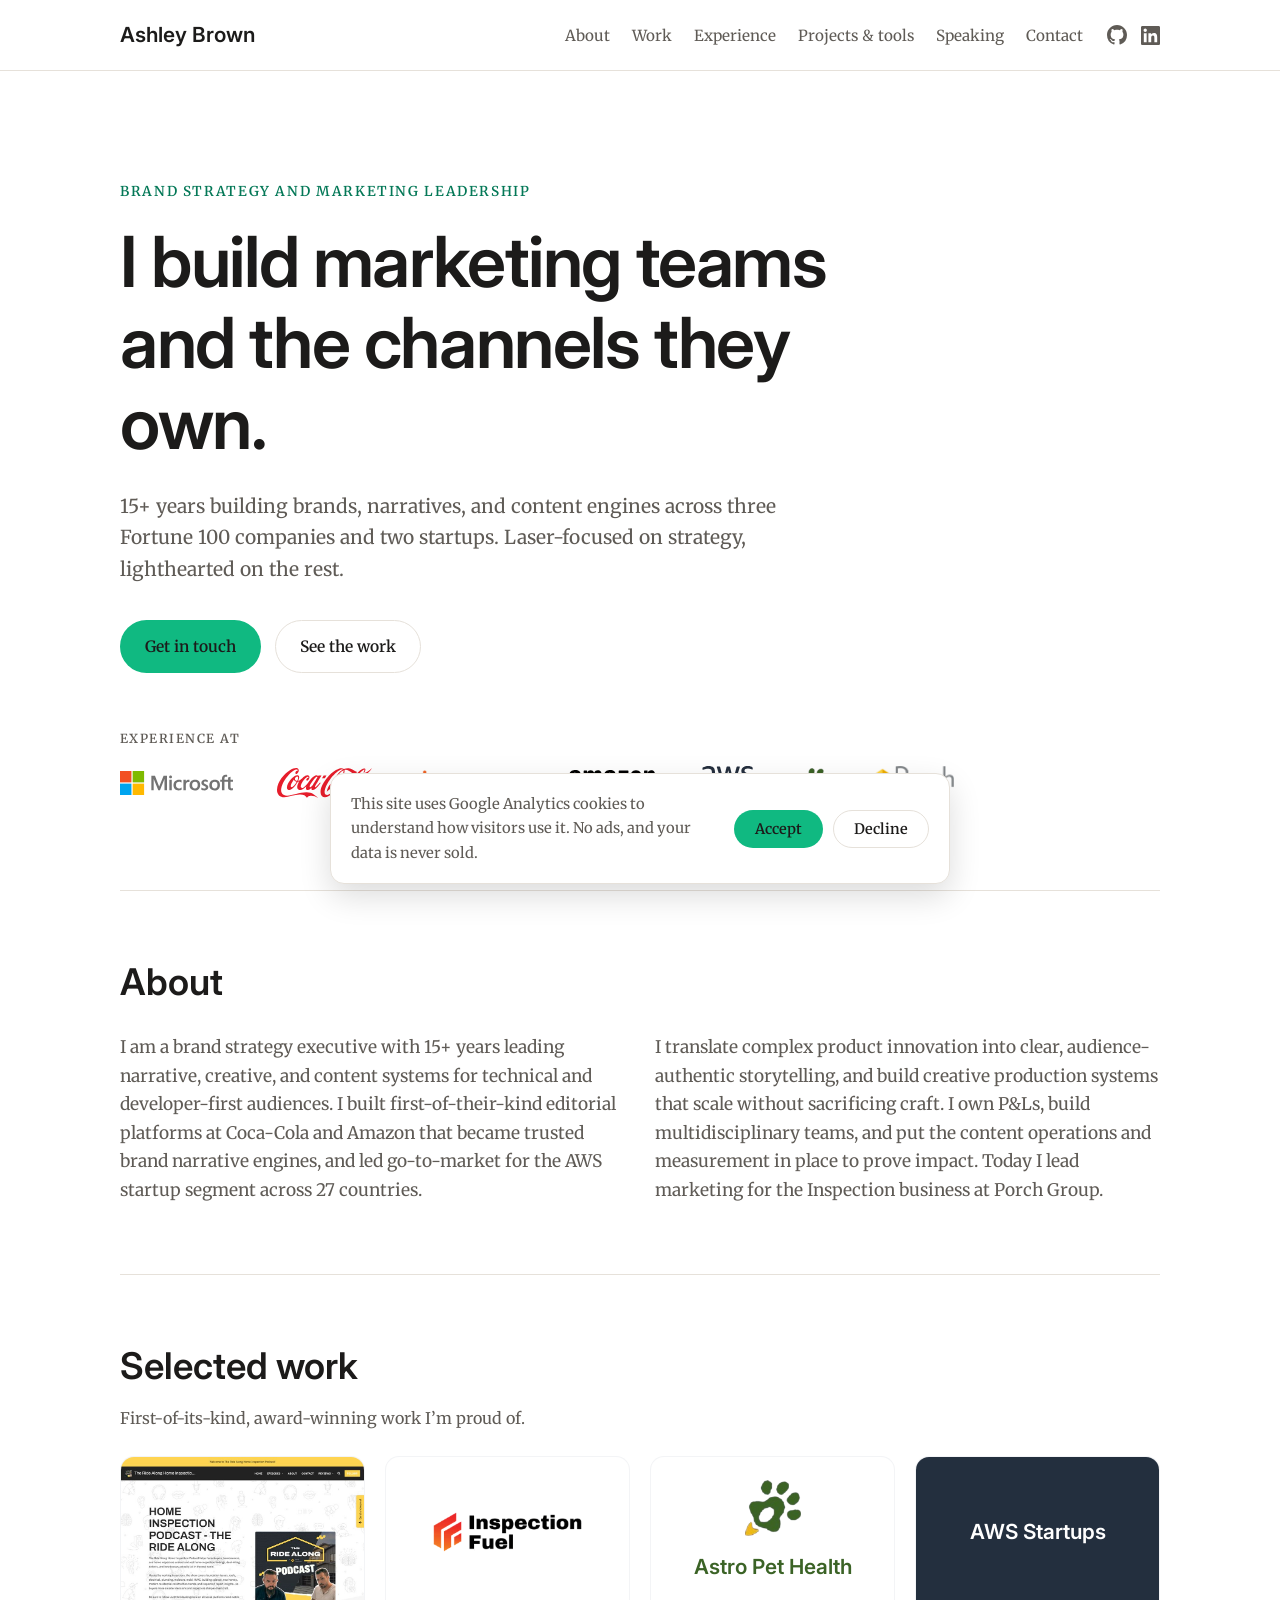
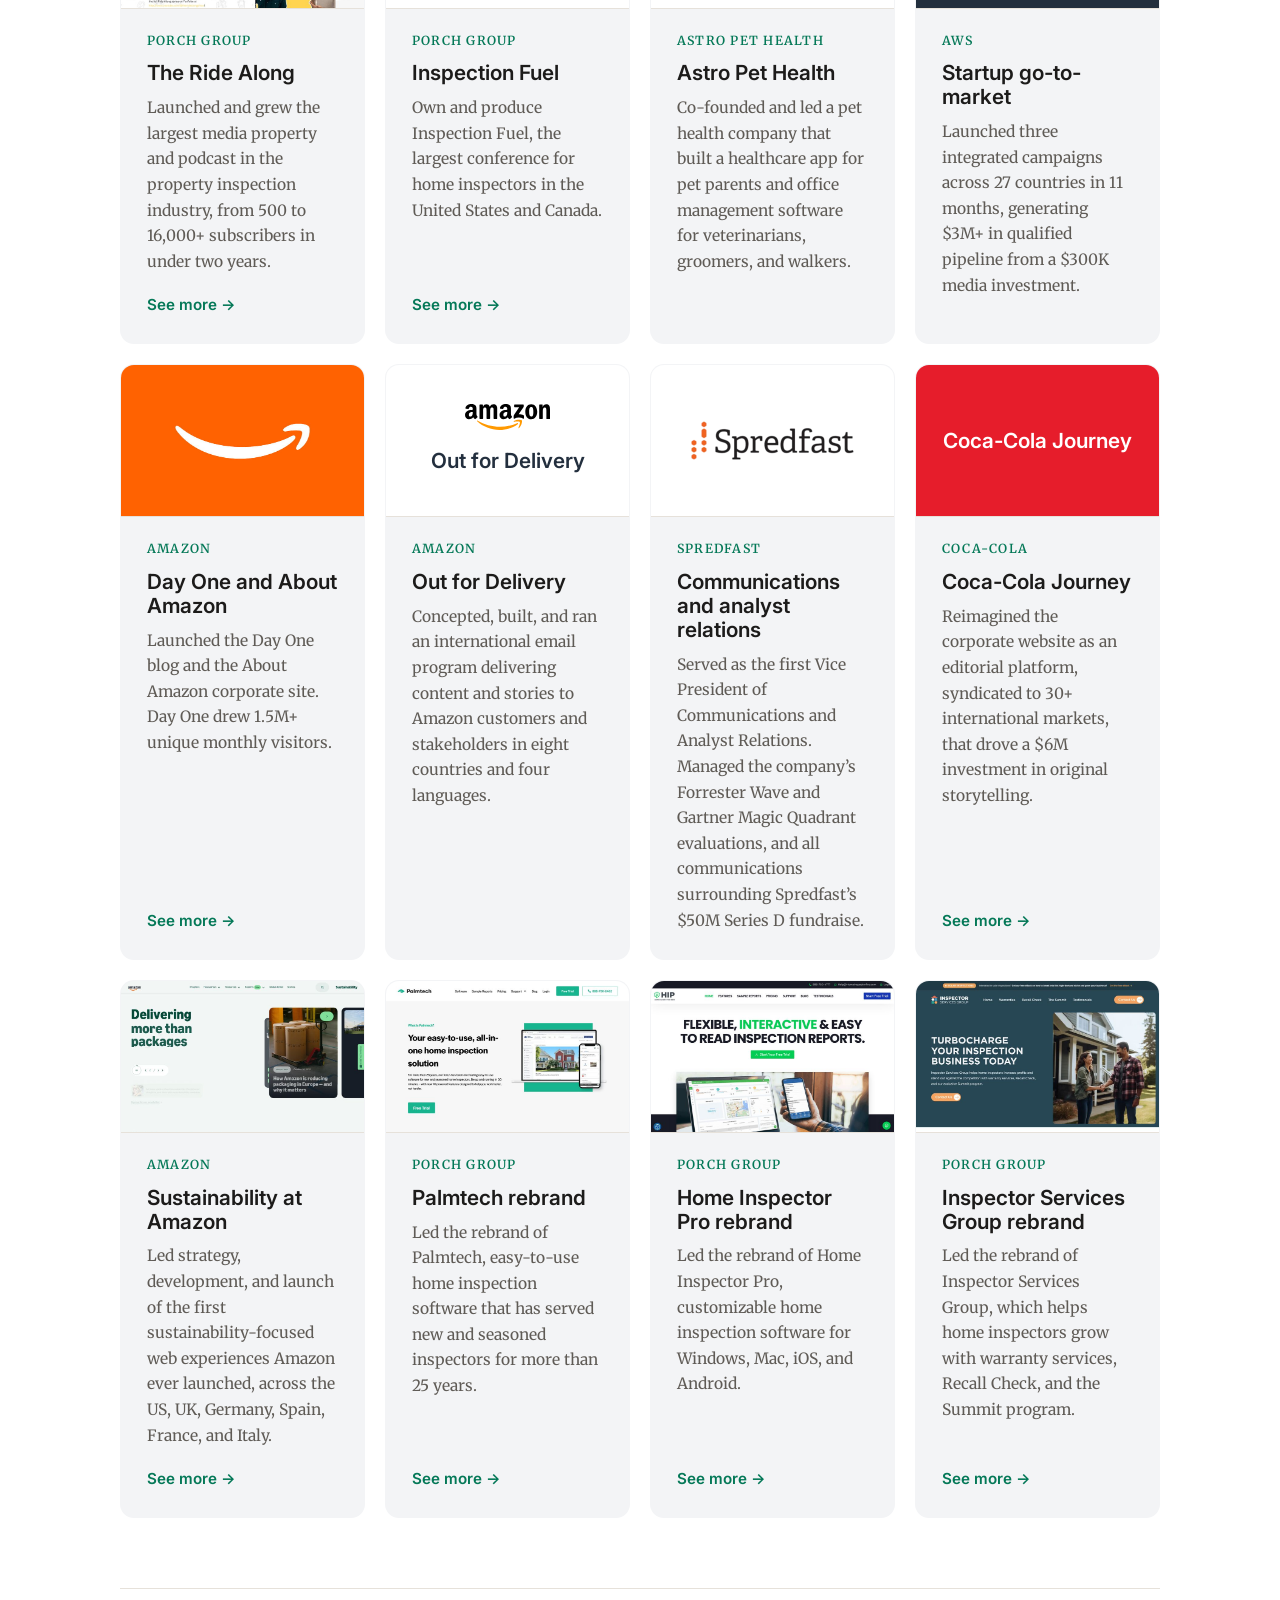
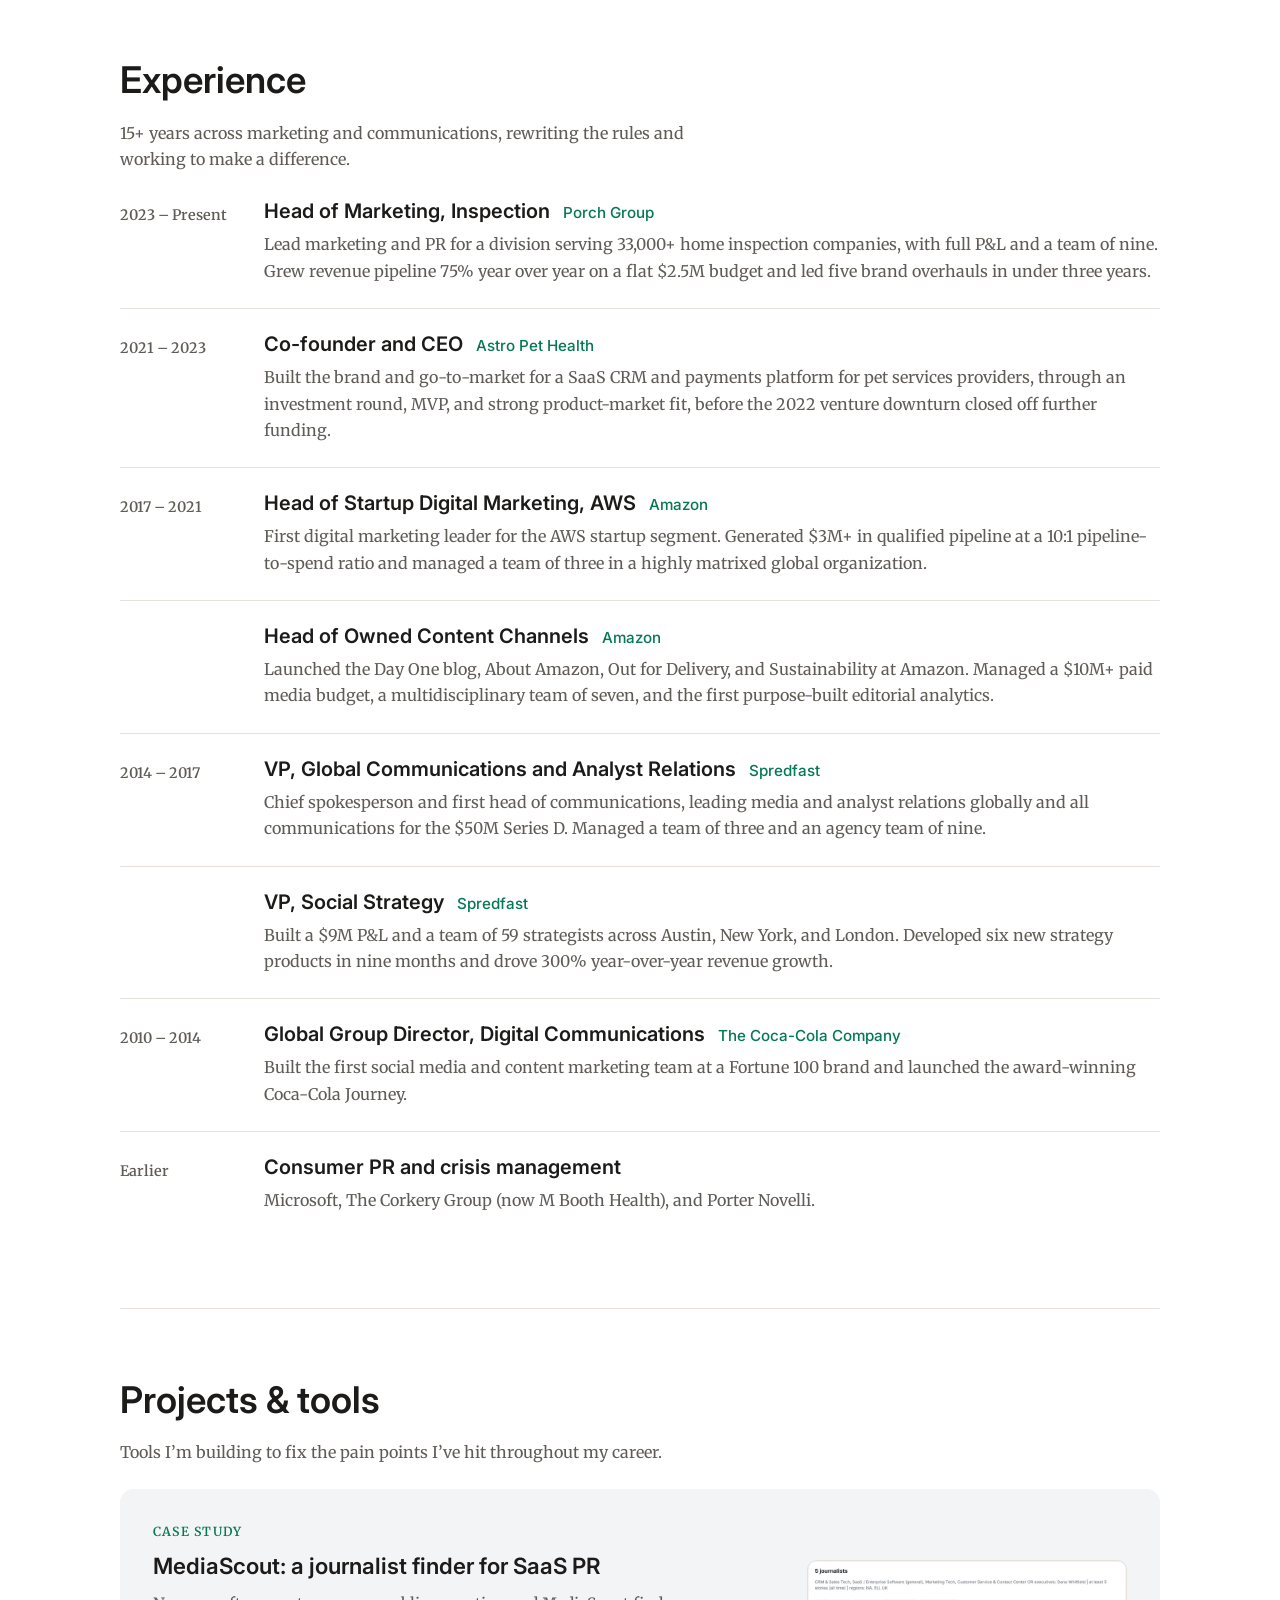
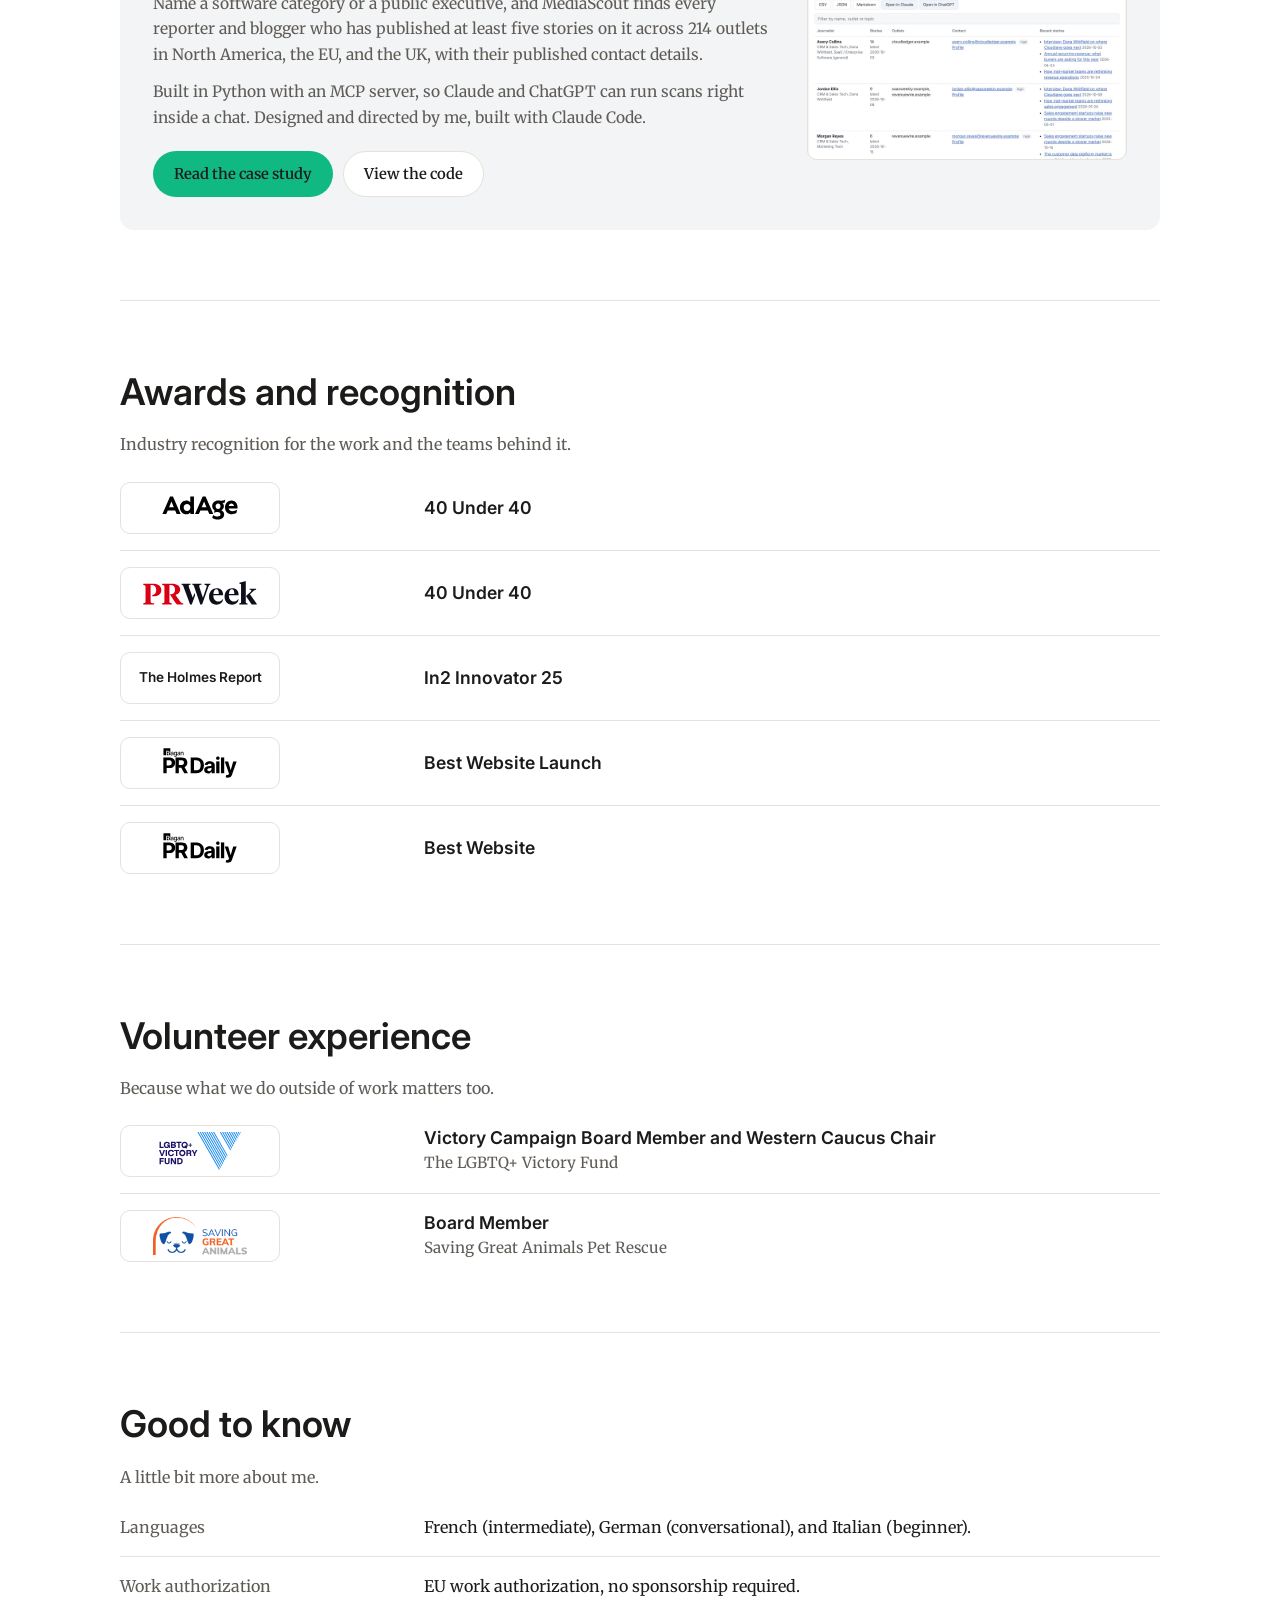
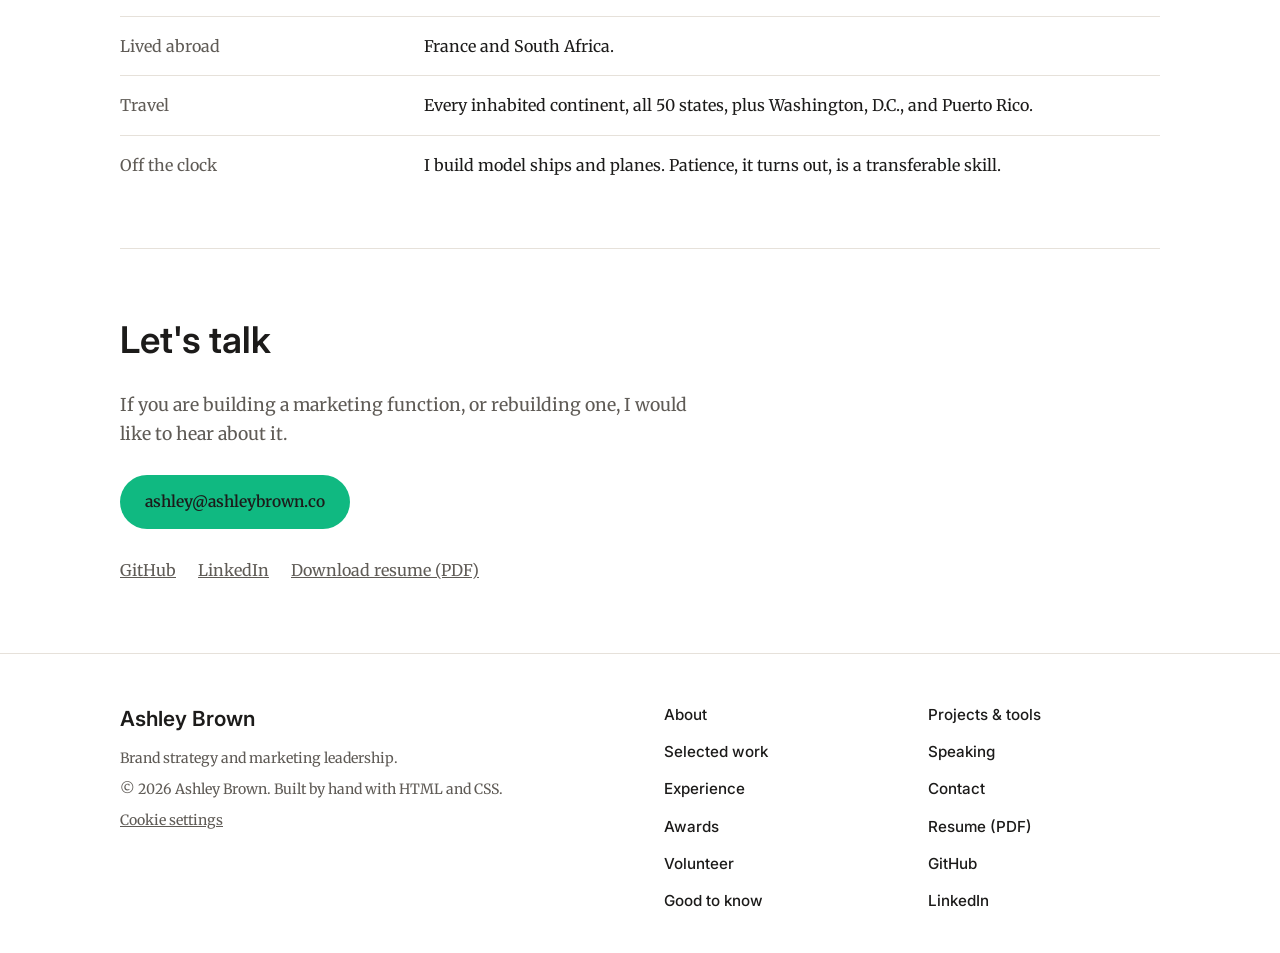
==== index.html @ cc3331e8 "Show organization names under Volunteer experience roles Add the full name of each organization in g" ====
<!DOCTYPE html>
<html lang="en">
<head>
  <!-- Google tag (gtag.js) -->
  <script async src="https://www.googletagmanager.com/gtag/js?id=G-5WRWM00K4S"></script>
  <script>
    window.dataLayer = window.dataLayer || [];
    function gtag(){dataLayer.push(arguments);}
    // Consent Mode: no ads storage; analytics stays on unless the visitor declines
    gtag('consent', 'default', { ad_storage: 'denied', ad_user_data: 'denied', ad_personalization: 'denied', analytics_storage: 'granted' });
    try {
      var saved = localStorage.getItem('ga-consent');
      if (saved === 'granted' || saved === 'denied') gtag('consent', 'update', { analytics_storage: saved });
    } catch (e) {}
    gtag('js', new Date());

    gtag('config', 'G-5WRWM00K4S');
  </script>
  <meta charset="UTF-8">
  <meta name="viewport" content="width=device-width, initial-scale=1.0">
  <title>Ashley Brown | Brand Strategy and Marketing Executive</title>
  <link rel="canonical" href="https://ashleybrown.co/">
  <meta name="description" content="Brand strategy and marketing executive. 15+ years leading narrative, creative, and content systems at Coca-Cola, Amazon, AWS, Spredfast, and Porch Group.">
  <link rel="preconnect" href="https://fonts.googleapis.com">
  <link rel="preconnect" href="https://fonts.gstatic.com" crossorigin>
  <link href="https://fonts.googleapis.com/css2?family=Inter:wght@500;600&family=Merriweather:ital,wght@0,400;0,600;0,700;1,400&display=swap" rel="stylesheet">
  <link rel="stylesheet" href="style.css">
</head>
<body>

  <header class="site-header">
    <a class="brand" href="#top">Ashley Brown</a>
    <nav aria-label="Primary">
      <a href="#about">About</a>
      <a href="#work">Work</a>
      <a href="#experience">Experience</a>
      <a href="projects.html">Projects &amp; tools</a>
      <a href="speaking.html">Speaking</a>
      <a href="#contact">Contact</a>
    </nav>
    <div class="header-social">
      <a href="https://github.com/ashleyastro" target="_blank" rel="me noopener noreferrer" aria-label="GitHub (opens in a new tab)" title="GitHub">
        <svg viewBox="0 0 16 16" width="20" height="20" aria-hidden="true" focusable="false"><path fill="currentColor" d="M8 0c4.42 0 8 3.58 8 8a8.013 8.013 0 0 1-5.45 7.59c-.4.08-.55-.17-.55-.38 0-.27.01-1.13.01-2.2 0-.75-.25-1.23-.54-1.48 1.78-.2 3.65-.88 3.65-3.95 0-.88-.31-1.59-.82-2.15.08-.2.36-1.02-.08-2.12 0 0-.67-.22-2.2.82-.64-.18-1.32-.27-2-.27-.68 0-1.36.09-2 .27-1.53-1.03-2.2-.82-2.2-.82-.44 1.1-.16 1.92-.08 2.12-.51.56-.82 1.28-.82 2.15 0 3.06 1.86 3.75 3.64 3.95-.23.2-.44.55-.51 1.07-.46.21-1.61.55-2.33-.66-.15-.24-.6-.83-1.23-.82-.67.01-.27.38.01.53.34.19.73.9.82 1.13.16.45.68 1.31 2.69.94 0 .67.01 1.3.01 1.49 0 .21-.15.45-.55.38A7.995 7.995 0 0 1 0 8c0-4.42 3.58-8 8-8Z"/></svg>
      </a>
      <a href="https://www.linkedin.com/in/tashleybrown/" target="_blank" rel="me noopener noreferrer" aria-label="LinkedIn (opens in a new tab)" title="LinkedIn">
        <svg viewBox="0 0 24 24" width="19" height="19" aria-hidden="true" focusable="false"><path fill="currentColor" d="M20.447 20.452h-3.554v-5.569c0-1.328-.027-3.037-1.852-3.037-1.853 0-2.136 1.445-2.136 2.939v5.667H9.351V9h3.414v1.561h.046c.477-.9 1.637-1.85 3.37-1.85 3.601 0 4.267 2.37 4.267 5.455v6.286zM5.337 7.433c-1.144 0-2.063-.926-2.063-2.065 0-1.138.92-2.063 2.063-2.063 1.14 0 2.064.925 2.064 2.063 0 1.139-.925 2.065-2.064 2.065zm1.782 13.019H3.555V9h3.564v11.452zM22.225 0H1.771C.792 0 0 .774 0 1.729v20.542C0 23.227.792 24 1.771 24h20.451C23.2 24 24 23.227 24 22.271V1.729C24 .774 23.2 0 22.222 0h.003z"/></svg>
      </a>
    </div>
  </header>

  <main id="top">

    <section class="hero">
      <p class="eyebrow">Brand strategy and marketing leadership</p>
      <h1>I build marketing teams and the channels they own.</h1>
      <p class="lede">15+ years building brands, narratives, and content engines across three Fortune 100 companies and two startups. Laser-focused on strategy, lighthearted on the rest.</p>
      <div class="actions">
        <a class="btn btn-primary" href="#contact">Get in touch</a>
        <a class="btn btn-ghost" href="#work">See the work</a>
      </div>
      <div class="logo-row">
        <p class="logo-row-label">Experience at</p>
        <ul>
          <li><picture><source srcset="images/companies/microsoft-dark.svg" media="(prefers-color-scheme: dark)"><img src="images/companies/microsoft.svg" alt="Microsoft" width="113" height="24" style="--h: 24px"></picture></li>
          <li><img src="images/companies/cocacola.svg" alt="Coca-Cola" width="96" height="30" style="--h: 30px"></li>
          <li><picture><source srcset="images/companies/spredfast-dark.png" media="(prefers-color-scheme: dark)"><img src="images/companies/spredfast.png" alt="Spredfast" width="109" height="26" style="--h: 26px"></picture></li>
          <li><picture><source srcset="images/companies/amazon-dark.svg" media="(prefers-color-scheme: dark)"><img src="images/companies/amazon.svg" alt="Amazon" width="86" height="26" style="--h: 26px"></picture></li>
          <li><picture><source srcset="images/companies/aws-dark.svg" media="(prefers-color-scheme: dark)"><img src="images/companies/aws.svg" alt="AWS" width="57" height="34" style="--h: 34px"></picture></li>
          <li><picture><source srcset="images/companies/astro-dark.png" media="(prefers-color-scheme: dark)"><img src="images/companies/astro.png" alt="Astro Pet Health" width="30" height="30" style="--h: 30px"></picture></li>
          <li><picture><source srcset="images/companies/porch-dark.png" media="(prefers-color-scheme: dark)"><img src="images/companies/porch.png" alt="Porch Group" width="80" height="34" style="--h: 34px"></picture></li>
        </ul>
      </div>
    </section>

    <section id="about" class="section">
      <h2>About</h2>
      <div class="about-grid">
        <p>I am a brand strategy executive with 15+ years leading narrative, creative, and content systems for technical and developer-first audiences. I built first-of-their-kind editorial platforms at Coca-Cola and Amazon that became trusted brand narrative engines, and led go-to-market for the AWS startup segment across 27 countries.</p>
        <p>I translate complex product innovation into clear, audience-authentic storytelling, and build creative production systems that scale without sacrificing craft. I own P&amp;Ls, build multidisciplinary teams, and put the content operations and measurement in place to prove impact. Today I lead marketing for the Inspection business at Porch Group.</p>
      </div>
    </section>

    <section id="work" class="section">
      <h2>Selected work</h2>
      <p class="section-intro">First-of-its-kind, award-winning work I&rsquo;m proud of.</p>
      <div class="cards">
        <article class="card">
          <img class="card-thumb" src="images/ridealong.jpg" alt="The Ride Along podcast homepage" width="800" height="500" loading="lazy">
          <p class="card-tag">Porch Group</p>
          <h3>The Ride Along</h3>
          <p>Launched and grew the largest media property and podcast in the property inspection industry, from 500 to 16,000+ subscribers in under two years.</p>
          <a class="card-link" href="https://theridealong.show" target="_blank" rel="noopener noreferrer" aria-label="See more about The Ride Along (opens in a new tab)">See more <span aria-hidden="true">&rarr;</span></a>
        </article>
        <article class="card">
          <div class="card-thumb card-thumb-text thumb-fuel" aria-hidden="true"><img src="images/companies/inspectionfuel.png" alt="" width="246" height="71"></div>
          <p class="card-tag">Porch Group</p>
          <h3>Inspection Fuel</h3>
          <p>Own and produce Inspection Fuel, the largest conference for home inspectors in the United States and Canada.</p>
          <a class="card-link" href="https://inspectionfuel.com" target="_blank" rel="noopener noreferrer" aria-label="See more about Inspection Fuel (opens in a new tab)">See more <span aria-hidden="true">&rarr;</span></a>
        </article>
        <article class="card">
          <div class="card-thumb card-thumb-text thumb-astro" aria-hidden="true"><img src="images/companies/astro.png" alt="" width="56" height="56">Astro Pet Health</div>
          <p class="card-tag">Astro Pet Health</p>
          <h3>Astro Pet Health</h3>
          <p>Co-founded and led a pet health company that built a healthcare app for pet parents and office management software for veterinarians, groomers, and walkers.</p>
        </article>
        <article class="card">
          <div class="card-thumb card-thumb-text thumb-aws" aria-hidden="true">AWS Startups</div>
          <p class="card-tag">AWS</p>
          <h3>Startup go-to-market</h3>
          <p>Launched three integrated campaigns across 27 countries in 11 months, generating $3M+ in qualified pipeline from a $300K media investment.</p>
        </article>
        <article class="card">
          <img class="card-thumb" src="images/aboutamazon.jpg" alt="Amazon smile logo on orange" width="800" height="500" loading="lazy">
          <p class="card-tag">Amazon</p>
          <h3>Day One and About Amazon</h3>
          <p>Launched the Day One blog and the About Amazon corporate site. Day One drew 1.5M+ unique monthly visitors.</p>
          <a class="card-link" href="https://www.aboutamazon.com" target="_blank" rel="noopener noreferrer" aria-label="See more about Day One and About Amazon (opens in a new tab)">See more <span aria-hidden="true">&rarr;</span></a>
        </article>
        <article class="card">
          <div class="card-thumb card-thumb-text thumb-amazon" aria-hidden="true"><img src="images/companies/amazon.svg" alt="" width="150" height="45">Out for Delivery</div>
          <p class="card-tag">Amazon</p>
          <h3>Out for Delivery</h3>
          <p>Concepted, built, and ran an international email program delivering content and stories to Amazon customers and stakeholders in eight countries and four languages.</p>
        </article>
        <article class="card">
          <div class="card-thumb card-thumb-text thumb-spredfast" aria-hidden="true"><img src="images/companies/spredfast.png" alt="" width="326" height="78"></div>
          <p class="card-tag">Spredfast</p>
          <h3>Communications and analyst relations</h3>
          <p>Served as the first Vice President of Communications and Analyst Relations. Managed the company&rsquo;s Forrester Wave and Gartner Magic Quadrant evaluations, and all communications surrounding Spredfast&rsquo;s $50M Series D fundraise.</p>
        </article>
        <article class="card">
          <div class="card-thumb card-thumb-text thumb-coke" aria-hidden="true">Coca-Cola Journey</div>
          <p class="card-tag">Coca-Cola</p>
          <h3>Coca-Cola Journey</h3>
          <p>Reimagined the corporate website as an editorial platform, syndicated to 30+ international markets, that drove a $6M investment in original storytelling.</p>
          <a class="card-link" href="https://www.nytimes.com/2012/11/12/business/media/coke-revamps-web-site-to-tell-its-story.html" target="_blank" rel="noopener noreferrer" aria-label="See more about Coca-Cola Journey (opens in a new tab)">See more <span aria-hidden="true">&rarr;</span></a>
        </article>
        <article class="card">
          <img class="card-thumb" src="images/sustainability.jpg" alt="Sustainability at Amazon homepage" width="800" height="500" loading="lazy">
          <p class="card-tag">Amazon</p>
          <h3>Sustainability at Amazon</h3>
          <p>Led strategy, development, and launch of the first sustainability-focused web experiences Amazon ever launched, across the US, UK, Germany, Spain, France, and Italy.</p>
          <a class="card-link" href="https://sustainability.aboutamazon.com" target="_blank" rel="noopener noreferrer" aria-label="See more about Sustainability at Amazon (opens in a new tab)">See more <span aria-hidden="true">&rarr;</span></a>
        </article>
        <article class="card">
          <img class="card-thumb" src="images/palmtech.jpg" alt="Palmtech homepage" width="800" height="500" loading="lazy">
          <p class="card-tag">Porch Group</p>
          <h3>Palmtech rebrand</h3>
          <p>Led the rebrand of Palmtech, easy-to-use home inspection software that has served new and seasoned inspectors for more than 25 years.</p>
          <a class="card-link" href="https://www.palmtech.com" target="_blank" rel="noopener noreferrer" aria-label="See more about Palmtech rebrand (opens in a new tab)">See more <span aria-hidden="true">&rarr;</span></a>
        </article>
        <article class="card">
          <img class="card-thumb" src="images/hip.jpg" alt="Home Inspector Pro homepage" width="800" height="500" loading="lazy">
          <p class="card-tag">Porch Group</p>
          <h3>Home Inspector Pro rebrand</h3>
          <p>Led the rebrand of Home Inspector Pro, customizable home inspection software for Windows, Mac, iOS, and Android.</p>
          <a class="card-link" href="https://homeinspectorpro.com" target="_blank" rel="noopener noreferrer" aria-label="See more about Home Inspector Pro rebrand (opens in a new tab)">See more <span aria-hidden="true">&rarr;</span></a>
        </article>
        <article class="card">
          <img class="card-thumb" src="images/isg.jpg" alt="Inspector Services Group homepage" width="800" height="500" loading="lazy">
          <p class="card-tag">Porch Group</p>
          <h3>Inspector Services Group rebrand</h3>
          <p>Led the rebrand of Inspector Services Group, which helps home inspectors grow with warranty services, Recall Check, and the Summit program.</p>
          <a class="card-link" href="https://inspectorservicesgroup.com" target="_blank" rel="noopener noreferrer" aria-label="See more about Inspector Services Group rebrand (opens in a new tab)">See more <span aria-hidden="true">&rarr;</span></a>
        </article>
      </div>
    </section>

    <section id="experience" class="section">
      <h2>Experience</h2>
      <p class="section-intro">15+ years across marketing and communications, rewriting the rules and working to make a difference.</p>
      <ul class="timeline">
        <li>
          <div class="when">2023 – Present</div>
          <div class="what">
            <h3>Head of Marketing, Inspection <span>Porch Group</span></h3>
            <p>Lead marketing and PR for a division serving 33,000+ home inspection companies, with full P&amp;L and a team of nine. Grew revenue pipeline 75% year over year on a flat $2.5M budget and led five brand overhauls in under three years.</p>
          </div>
        </li>
        <li>
          <div class="when">2021 – 2023</div>
          <div class="what">
            <h3>Co-founder and CEO <span>Astro Pet Health</span></h3>
            <p>Built the brand and go-to-market for a SaaS CRM and payments platform for pet services providers, through an investment round, MVP, and strong product-market fit, before the 2022 venture downturn closed off further funding.</p>
          </div>
        </li>
        <li>
          <div class="when">2017 – 2021</div>
          <div class="what">
            <h3>Head of Startup Digital Marketing, AWS <span>Amazon</span></h3>
            <p>First digital marketing leader for the AWS startup segment. Generated $3M+ in qualified pipeline at a 10:1 pipeline-to-spend ratio and managed a team of three in a highly matrixed global organization.</p>
          </div>
        </li>
        <li>
          <div class="when"></div>
          <div class="what">
            <h3>Head of Owned Content Channels <span>Amazon</span></h3>
            <p>Launched the Day One blog, About Amazon, Out for Delivery, and Sustainability at Amazon. Managed a $10M+ paid media budget, a multidisciplinary team of seven, and the first purpose-built editorial analytics.</p>
          </div>
        </li>
        <li>
          <div class="when">2014 – 2017</div>
          <div class="what">
            <h3>VP, Global Communications and Analyst Relations <span>Spredfast</span></h3>
            <p>Chief spokesperson and first head of communications, leading media and analyst relations globally and all communications for the $50M Series D. Managed a team of three and an agency team of nine.</p>
          </div>
        </li>
        <li>
          <div class="when"></div>
          <div class="what">
            <h3>VP, Social Strategy <span>Spredfast</span></h3>
            <p>Built a $9M P&amp;L and a team of 59 strategists across Austin, New York, and London. Developed six new strategy products in nine months and drove 300% year-over-year revenue growth.</p>
          </div>
        </li>
        <li>
          <div class="when">2010 – 2014</div>
          <div class="what">
            <h3>Global Group Director, Digital Communications <span>The Coca-Cola Company</span></h3>
            <p>Built the first social media and content marketing team at a Fortune 100 brand and launched the award-winning Coca-Cola Journey.</p>
          </div>
        </li>
        <li>
          <div class="when">Earlier</div>
          <div class="what">
            <h3>Consumer PR and crisis management</h3>
            <p>Microsoft, The Corkery Group (now M Booth Health), and Porter Novelli.</p>
          </div>
        </li>
      </ul>
    </section>

    <section id="projects" class="section">
      <h2>Projects &amp; tools</h2>
      <p class="section-intro">Tools I&rsquo;m building to fix the pain points I&rsquo;ve hit throughout my career.</p>
      <article class="feature">
        <div class="feature-body">
          <p class="card-tag">Case study</p>
          <h3>MediaScout: a journalist finder for SaaS PR</h3>
          <p>Name a software category or a public executive, and MediaScout finds every reporter and blogger who has published at least five stories on it across 214 outlets in North America, the EU, and the UK, with their published contact details.</p>
          <p>Built in Python with an MCP server, so Claude and ChatGPT can run scans right inside a chat. Designed and directed by me, built with Claude Code.</p>
          <div class="actions">
            <a class="btn btn-primary" href="projects.html#mediascout">Read the case study</a>
            <a class="btn btn-ghost" href="https://github.com/ashleyastro/mediascout" target="_blank" rel="noopener noreferrer">View the code</a>
          </div>
        </div>
        <a class="feature-media" href="projects.html#mediascout" tabindex="-1" aria-hidden="true">
          <img src="images/mediascout.jpg" alt="" width="1600" height="1000" loading="lazy">
        </a>
      </article>
    </section>

    <section id="awards" class="section">
      <h2>Awards and recognition</h2>
      <p class="section-intro">Industry recognition for the work and the teams behind it.</p>
      <ul class="honors honors-logos">
        <li>
          <span class="logo-chip"><img class="logo" src="images/logos/adage.svg" alt="Advertising Age" width="78" height="24" loading="lazy"></span>
          <h3>40 Under 40</h3>
        </li>
        <li>
          <span class="logo-chip"><img class="logo" src="images/logos/prweek.svg" alt="PR Week" width="116" height="24" loading="lazy"></span>
          <h3>40 Under 40</h3>
        </li>
        <li>
          <span class="logo-chip logo-chip-text">The Holmes Report</span>
          <h3>In2 Innovator 25</h3>
        </li>
        <li>
          <span class="logo-chip"><img class="logo logo-tall" src="images/logos/prdaily.svg" alt="Ragan PR Daily" width="75" height="30" loading="lazy"></span>
          <h3>Best Website Launch</h3>
        </li>
        <li>
          <span class="logo-chip"><img class="logo logo-tall" src="images/logos/prdaily.svg" alt="Ragan PR Daily" width="75" height="30" loading="lazy"></span>
          <h3>Best Website</h3>
        </li>
      </ul>
    </section>

    <section id="volunteer" class="section">
      <h2>Volunteer experience</h2>
      <p class="section-intro">Because what we do outside of work matters too.</p>
      <ul class="honors honors-logos">
        <li>
          <span class="logo-chip"><img class="logo logo-xl" src="images/logos/victoryfund.svg" alt="" width="83" height="38" loading="lazy"></span>
          <div>
            <h3>Victory Campaign Board Member and Western Caucus Chair</h3>
            <p class="honors-org">The LGBTQ+ Victory Fund</p>
          </div>
        </li>
        <li>
          <span class="logo-chip"><img class="logo logo-xl" src="images/logos/savinggreatanimals.png" alt="" width="94" height="38" loading="lazy"></span>
          <div>
            <h3>Board Member</h3>
            <p class="honors-org">Saving Great Animals Pet Rescue</p>
          </div>
        </li>
      </ul>
    </section>

    <section id="facts" class="section">
      <h2>Good to know</h2>
      <p class="section-intro">A little bit more about me.</p>
      <ul class="honors">
        <li>
          <p>Languages</p>
          <p class="fact">French (intermediate), German (conversational), and Italian (beginner).</p>
        </li>
        <li>
          <p>Work authorization</p>
          <p class="fact">EU work authorization, no sponsorship required.</p>
        </li>
        <li>
          <p>Lived abroad</p>
          <p class="fact">France and South Africa.</p>
        </li>
        <li>
          <p>Travel</p>
          <p class="fact">Every inhabited continent, all 50 states, plus Washington, D.C., and Puerto Rico.</p>
        </li>
        <li>
          <p>Off the clock</p>
          <p class="fact">I build model ships and planes. Patience, it turns out, is a transferable skill.</p>
        </li>
      </ul>
    </section>

    <section id="contact" class="section contact">
      <h2>Let's talk</h2>
      <p>If you are building a marketing function, or rebuilding one, I would like to hear about it.</p>
      <a class="btn btn-primary" href="mailto:ashley@ashleybrown.co">ashley@ashleybrown.co</a>
      <ul class="links">
        <li><a href="https://github.com/ashleyastro" target="_blank" rel="me noopener noreferrer">GitHub</a></li>
        <li><a href="https://www.linkedin.com/in/tashleybrown/" target="_blank" rel="me noopener noreferrer">LinkedIn</a></li>
        <li><a href="Ashley_Brown_Resume.pdf" download>Download resume (PDF)</a></li>
      </ul>
    </section>

  </main>

  <footer class="site-footer">
    <div class="footer-inner">
      <div class="footer-id">
        <a class="brand" href="#top">Ashley Brown</a>
        <p>Brand strategy and marketing leadership.</p>
        <p>&copy; <span id="year">2026</span> Ashley Brown. Built by hand with HTML and CSS.</p>
        <p><button type="button" class="link-button" id="consent-settings">Cookie settings</button></p>
      </div>
      <nav class="footer-nav" aria-label="Footer">
        <a href="#about">About</a>
        <a href="#work">Selected work</a>
        <a href="#experience">Experience</a>
        <a href="#awards">Awards</a>
        <a href="#volunteer">Volunteer</a>
        <a href="#facts">Good to know</a>
        <a href="projects.html">Projects &amp; tools</a>
        <a href="speaking.html">Speaking</a>
        <a href="#contact">Contact</a>
        <a href="Ashley_Brown_Resume.pdf" download>Resume (PDF)</a>
        <a href="https://github.com/ashleyastro" target="_blank" rel="me noopener noreferrer">GitHub</a>
        <a href="https://www.linkedin.com/in/tashleybrown/" target="_blank" rel="me noopener noreferrer">LinkedIn</a>
      </nav>
    </div>
  </footer>

  <div class="consent" id="consent" role="region" aria-label="Cookie consent" hidden>
    <p>This site uses Google Analytics cookies to understand how visitors use it. No ads, and your data is never sold.</p>
    <div class="consent-actions">
      <button type="button" class="btn btn-primary" id="consent-accept">Accept</button>
      <button type="button" class="btn btn-ghost" id="consent-decline">Decline</button>
    </div>
  </div>

  <script src="site.js"></script>
</body>
</html>
---- style.css ----
:root {
  --bg: #FFFFFF;
  --surface: #ffffff;
  --card: #F3F4F6;
  --text: #1c1b1a;
  --muted: #5f5b56;
  --line: #e6e1da;
  --accent: #10B981;
  --accent-text: #047857;
  --accent-ink: #1c1b1a;
  --radius: 14px;
  --max: 1040px;
}

@media (prefers-color-scheme: dark) {
  :root {
    --bg: #141312;
    --surface: #1d1b1a;
    --card: #1d1b1a;
    --text: #f2efea;
    --muted: #a8a29a;
    --line: #2d2a28;
    --accent: #10B981;
    --accent-text: #10B981;
    --accent-ink: #141312;
  }
}

* { box-sizing: border-box; }

html { scroll-behavior: smooth; }

body {
  margin: 0;
  background: var(--bg);
  color: var(--text);
  font-family: "Merriweather", Georgia, "Times New Roman", serif;
  line-height: 1.65;
  -webkit-font-smoothing: antialiased;
}

a { color: inherit; }

h1, h2, h3 {
  font-family: "Inter", system-ui, -apple-system, "Segoe UI", sans-serif;
  font-weight: 600;
  line-height: 1.15;
  margin: 0;
}

/* Header */
.site-header {
  position: sticky;
  top: 0;
  z-index: 10;
  display: flex;
  justify-content: space-between;
  align-items: center;
  padding: 18px max(24px, calc((100% - var(--max)) / 2));
  background: color-mix(in srgb, var(--bg) 88%, transparent);
  backdrop-filter: blur(10px);
  border-bottom: 1px solid var(--line);
}

.brand {
  font-family: "Inter", system-ui, -apple-system, "Segoe UI", sans-serif;
  font-size: 1.3rem;
  font-weight: 600;
  text-decoration: none;
}

.site-header nav { display: flex; gap: 22px; margin-left: auto; }

.header-social {
  display: flex;
  align-items: center;
  gap: 14px;
  margin-left: 24px;
}

.header-social a {
  display: flex;
  color: var(--muted);
  transition: color 0.2s;
}

.header-social a:hover { color: var(--accent-text); }

.site-header nav a {
  text-decoration: none;
  font-size: 0.95rem;
  color: var(--muted);
  transition: color 0.2s;
}

.site-header nav a:hover,
.site-header nav a[aria-current="page"] { color: var(--accent-text); }

/* Layout */
main { padding: 0 24px; }

.hero,
.section {
  max-width: var(--max);
  margin: 0 auto;
}

.hero { padding: 110px 0 90px; }

.eyebrow {
  margin: 0 0 18px;
  font-size: 0.85rem;
  font-weight: 600;
  letter-spacing: 0.12em;
  text-transform: uppercase;
  color: var(--accent-text);
}

.hero h1 {
  font-size: clamp(2.4rem, 6vw, 4.4rem);
  max-width: 16ch;
  letter-spacing: -0.02em;
}

.lede {
  max-width: 56ch;
  margin: 26px 0 34px;
  font-size: 1.2rem;
  color: var(--muted);
}

.actions { display: flex; flex-wrap: wrap; gap: 14px; }

/* Company logo row */
.logo-row { margin-top: 56px; }

.logo-row-label {
  margin: 0 0 16px;
  font-size: 0.78rem;
  font-weight: 600;
  letter-spacing: 0.12em;
  text-transform: uppercase;
  color: var(--muted);
}

.logo-row ul {
  display: flex;
  flex-wrap: wrap;
  align-items: center;
  gap: 22px 44px;
  margin: 0;
  padding: 0;
  list-style: none;
}

/* Full-color logos; dark mode swaps in white-text versions via <picture> */
.logo-row picture { display: block; }

.logo-row img {
  display: block;
  width: auto;
  height: var(--h);
}



/* Buttons */
.btn {
  display: inline-block;
  padding: 13px 24px;
  border-radius: 999px;
  font-weight: 600;
  font-size: 0.97rem;
  text-decoration: none;
  border: 1px solid transparent;
  transition: transform 0.15s, background 0.2s, border-color 0.2s;
}

.btn:hover { transform: translateY(-2px); }

.btn-primary {
  background: var(--accent);
  color: var(--accent-ink);
}

.btn-ghost {
  border-color: var(--line);
  background: var(--surface);
}

.btn-ghost:hover { border-color: var(--accent); }

/* Sections */
.section {
  padding: 70px 0;
  border-top: 1px solid var(--line);
}

.section h2 {
  font-size: clamp(1.7rem, 3.5vw, 2.3rem);
  margin-bottom: 30px;
}

.about-grid {
  display: grid;
  grid-template-columns: repeat(auto-fit, minmax(280px, 1fr));
  gap: 30px;
  font-size: 1.08rem;
  color: var(--muted);
}

.about-grid p { margin: 0; }

/* Cards */
.cards {
  display: grid;
  grid-template-columns: repeat(auto-fit, minmax(240px, 1fr));
  gap: 20px;
}

.card {
  display: flex;
  flex-direction: column;
  overflow: hidden;
  padding: 26px;
  background: var(--card);
  border: 1px solid transparent;
  border-radius: var(--radius);
  transition: transform 0.2s, border-color 0.2s;
}

.card:hover {
  transform: translateY(-4px);
  border-color: var(--accent);
}

.card-tag {
  margin: 0 0 10px;
  font-size: 0.78rem;
  font-weight: 600;
  letter-spacing: 0.1em;
  text-transform: uppercase;
  color: var(--accent-text);
}

.card h3 { font-size: 1.3rem; margin-bottom: 10px; }
.card h3 + p { margin: 0; color: var(--muted); font-size: 0.97rem; }

.card-thumb {
  display: block;
  width: calc(100% + 52px);
  height: auto;
  aspect-ratio: 16 / 10;
  margin: -26px -26px 22px;
  object-fit: cover;
  object-position: top;
  border-bottom: 1px solid var(--line);
}

.card-thumb-text {
  display: flex;
  align-items: center;
  justify-content: center;
  padding: 0 20px;
  font-family: "Inter", system-ui, -apple-system, "Segoe UI", sans-serif;
  font-size: 1.3rem;
  font-weight: 600;
  text-align: center;
  color: #ffffff;
}

.thumb-coke { background: #E61D2B; }
.thumb-aws { background: #232F3E; }
.thumb-astro { background: #ffffff; color: #3B6326; }
.thumb-fuel { background: #ffffff; }
.thumb-spredfast { background: #ffffff; }
.thumb-spredfast img { width: 80%; max-width: 326px; height: auto; }
.thumb-fuel img { width: 75%; max-width: 246px; height: auto; }
.thumb-amazon { background: #ffffff; color: #232F3E; }

/* Logo tiles: logo stacked above the label */
.thumb-astro, .thumb-amazon { flex-direction: column; gap: 14px; }
.thumb-astro img { width: 56px; height: 56px; }
.thumb-amazon img { width: 42%; max-width: 150px; height: auto; }

.card-link {
  margin-top: auto;
  padding-top: 18px;
  font-family: "Inter", system-ui, -apple-system, "Segoe UI", sans-serif;
  font-size: 0.95rem;
  font-weight: 600;
  color: var(--accent-text);
  text-decoration: none;
}

.card-link:hover { text-decoration: underline; }

/* Projects feature */
.section-intro { max-width: 62ch; margin: -12px 0 24px; color: var(--muted); }
.section-intro + .timeline > li:first-child { padding-top: 4px; }

.feature {
  display: grid;
  grid-template-columns: minmax(0, 1fr) 320px;
  gap: 36px;
  align-items: center;
  padding: 32px;
  background: var(--card);
  border: 1px solid transparent;
  border-radius: var(--radius);
  transition: border-color 0.2s;
}

.feature:hover { border-color: var(--accent); }

.feature-body h3 { font-size: 1.4rem; margin-bottom: 12px; }
.feature-body p:not(.card-tag) { margin: 0 0 12px; color: var(--muted); font-size: 0.97rem; }
.feature-body .actions { gap: 10px; margin-top: 20px; }
.feature-body .btn { padding: 10px 20px; font-size: 0.92rem; }

.feature-media { display: block; }

.feature-media img {
  display: block;
  width: 100%;
  height: auto;
  aspect-ratio: 16 / 10;
  object-fit: cover;
  object-position: left top;
  border: 1px solid var(--line);
  border-radius: 10px;
}

/* Timeline */
.timeline {
  list-style: none;
  margin: 0;
  padding: 0;
}

.timeline li {
  display: grid;
  grid-template-columns: 120px 1fr;
  gap: 24px;
  padding: 24px 0;
  border-bottom: 1px solid var(--line);
}

.timeline li:last-child { border-bottom: 0; }

.when {
  font-size: 0.9rem;
  font-weight: 600;
  color: var(--muted);
  padding-top: 4px;
}

.what h3 { font-size: 1.25rem; }

.what h3 span {
  font-family: "Inter", sans-serif;
  font-size: 0.95rem;
  font-weight: 500;
  color: var(--accent-text);
  margin-left: 8px;
}

.what p { margin: 8px 0 0; color: var(--muted); }

/* Speaking */
.speaking-hero {
  display: grid;
  grid-template-columns: minmax(0, 1fr) 240px;
  gap: 64px;
  align-items: center;
  padding: 72px 0 64px;
}

.speaking-hero h1 {
  max-width: 18ch;
  font-size: clamp(2.2rem, 4.6vw, 3.4rem);
}

.speaking-hero .lede { max-width: 60ch; margin: 22px 0 30px; }

.headshot {
  display: block;
  width: 100%;
  height: auto;
  aspect-ratio: 1;
  object-fit: cover;
  border-radius: 50%;
}

.cards-2 { grid-template-columns: repeat(2, minmax(0, 1fr)); }

.cta-band {
  display: flex;
  flex-wrap: wrap;
  align-items: center;
  justify-content: space-between;
  gap: 18px 32px;
  margin-top: 20px;
  padding: 28px 32px;
  background: var(--card);
  border-radius: var(--radius);
}

.cta-band h3 { font-size: 1.3rem; }
.cta-band p { margin: 6px 0 0; color: var(--muted); }

/* Projects and tools */
.projects-hero { padding: 72px 0 56px; }
.projects-hero h1 { font-size: clamp(2.2rem, 4.6vw, 3.4rem); max-width: 18ch; }
.projects-hero .lede { max-width: 60ch; margin: 22px 0 0; }

.case-study h2 { margin-bottom: 18px; }
.case-summary { max-width: 62ch; margin: 0 0 28px; font-size: 1.12rem; color: var(--muted); }

.case-figure { margin: 40px 0 0; }
.case-figure img {
  display: block;
  width: 100%;
  height: auto;
  border: 1px solid var(--line);
  border-radius: var(--radius);
}
.case-figure figcaption { margin-top: 10px; font-size: 0.88rem; color: var(--muted); }

.case-grid {
  display: grid;
  grid-template-columns: repeat(2, minmax(0, 1fr));
  gap: 20px;
  margin-top: 40px;
}
.case-block { padding: 26px; background: var(--card); border-radius: var(--radius); }
.case-block h3 { font-size: 1.2rem; margin-bottom: 12px; }
.case-block p { margin: 0; color: var(--muted); font-size: 0.97rem; }
.case-list { margin: 0; padding-left: 1.1em; color: var(--muted); font-size: 0.97rem; }
.case-list li + li { margin-top: 8px; }

/* Awards and volunteer */
.honors {
  list-style: none;
  margin: 0;
  padding: 0;
}

.honors li {
  display: grid;
  grid-template-columns: 280px minmax(0, 1fr);
  gap: 24px;
  align-items: baseline;
  padding: 16px 0;
  border-bottom: 1px solid var(--line);
}

.honors li:first-child { padding-top: 0; }
.honors li:last-child { border-bottom: 0; padding-bottom: 0; }

.honors h3 { font-size: 1.1rem; }
.honors p { margin: 0; color: var(--muted); }
.honors .fact { color: var(--text); }
.honors .honors-org { margin-top: 2px; font-size: 0.95rem; }

.honors-logos li { align-items: center; }

.logo-chip {
  display: flex;
  align-items: center;
  justify-content: center;
  width: 160px;
  height: 52px;
  padding: 0 16px;
  background: #ffffff;
  border: 1px solid var(--line);
  border-radius: 10px;
}

.logo-chip .logo { display: block; width: auto; max-width: 100%; height: 24px; }
.logo-chip .logo-tall { height: 30px; }
.logo-chip .logo-xl { height: 38px; }

.logo-chip-text {
  font-family: "Inter", system-ui, -apple-system, "Segoe UI", sans-serif;
  font-size: 0.85rem;
  font-weight: 600;
  line-height: 1.2;
  text-align: center;
  color: #1c1b1a;
}

/* Contact */
.contact p { max-width: 52ch; margin: 0 0 26px; color: var(--muted); font-size: 1.1rem; }

.links {
  display: flex;
  flex-wrap: wrap;
  gap: 12px 22px;
  list-style: none;
  padding: 0;
  margin: 28px 0 0;
}

.links a { color: var(--muted); }
.links a:hover { color: var(--accent-text); }

/* Footer */
.site-footer {
  padding: 48px 24px 40px;
  font-size: 0.88rem;
  color: var(--muted);
  border-top: 1px solid var(--line);
}

.footer-inner {
  display: grid;
  grid-template-columns: minmax(0, 1fr) minmax(0, 1fr);
  gap: 32px 48px;
  max-width: var(--max);
  margin: 0 auto;
}

.site-footer p { margin: 0; }
.footer-id .brand { display: inline-block; margin-bottom: 10px; color: var(--text); }
.footer-id p + p { margin-top: 8px; }

.footer-nav {
  display: grid;
  grid-template-columns: repeat(2, minmax(0, 1fr));
  grid-template-rows: repeat(6, auto);
  grid-auto-flow: column;
  gap: 12px 32px;
  align-content: start;
}

.footer-nav a {
  font-family: "Inter", system-ui, -apple-system, "Segoe UI", sans-serif;
  font-size: 0.95rem;
  font-weight: 500;
  color: var(--text);
  text-decoration: none;
}

.footer-nav a:hover,
.footer-nav a[aria-current="page"] { color: var(--accent-text); }

.link-button {
  padding: 0;
  border: 0;
  background: none;
  font: inherit;
  color: inherit;
  text-decoration: underline;
  cursor: pointer;
}

.link-button:hover { color: var(--accent-text); }

/* Consent banner */
.consent {
  position: fixed;
  left: 50%;
  bottom: 16px;
  z-index: 20;
  transform: translateX(-50%);
  display: flex;
  flex-wrap: wrap;
  align-items: center;
  gap: 14px 20px;
  width: calc(100% - 32px);
  max-width: 620px;
  padding: 18px 20px;
  background: var(--surface);
  border: 1px solid var(--line);
  border-radius: var(--radius);
  box-shadow: 0 12px 32px rgba(0, 0, 0, 0.14);
}

.consent[hidden] { display: none; }

.consent p {
  flex: 1 1 280px;
  margin: 0;
  font-size: 0.92rem;
  color: var(--muted);
}

.consent-actions { display: flex; gap: 10px; }

.consent .btn {
  padding: 9px 20px;
  font-family: inherit;
  font-size: 0.9rem;
  cursor: pointer;
}

.consent .btn-ghost { color: var(--text); }

/* Mobile */
@media (max-width: 640px) {
  .site-header nav { gap: 14px; }
  .site-header nav a { font-size: 0.85rem; }
  .hero { padding: 70px 0 60px; }
  .logo-row { margin-top: 44px; }
  .logo-row ul { gap: 16px 22px; }
  .logo-row img { height: calc(var(--h) * 0.72); }
  .site-header { flex-wrap: wrap; row-gap: 10px; }
  .site-header nav { width: 100%; justify-content: space-between; order: 2; }
  .header-social { order: 1; }
  .speaking-hero { grid-template-columns: 1fr; gap: 28px; padding: 48px 0 44px; }
  .headshot { width: 160px; order: -1; }
  .footer-inner { grid-template-columns: 1fr; }
  .cta-band { padding: 24px; }
  .cards-2 { grid-template-columns: 1fr; }
  .feature { grid-template-columns: 1fr; gap: 20px; padding: 24px; }
  .feature-media { order: -1; max-width: 320px; }
  .feature-body .actions { flex-direction: column; }
  .feature-body .btn { text-align: center; }
  .case-grid { grid-template-columns: 1fr; }
  .projects-hero { padding: 48px 0 40px; }
  .site-header nav { display: grid; grid-template-columns: repeat(3, auto); justify-content: space-between; row-gap: 6px; }
  .timeline li { grid-template-columns: 1fr; gap: 4px; }
  .honors li { grid-template-columns: 1fr; gap: 4px; }
  .honors-logos li { gap: 10px; }
}

@media (prefers-reduced-motion: reduce) {
  html { scroll-behavior: auto; }
  * { transition: none !important; }
}
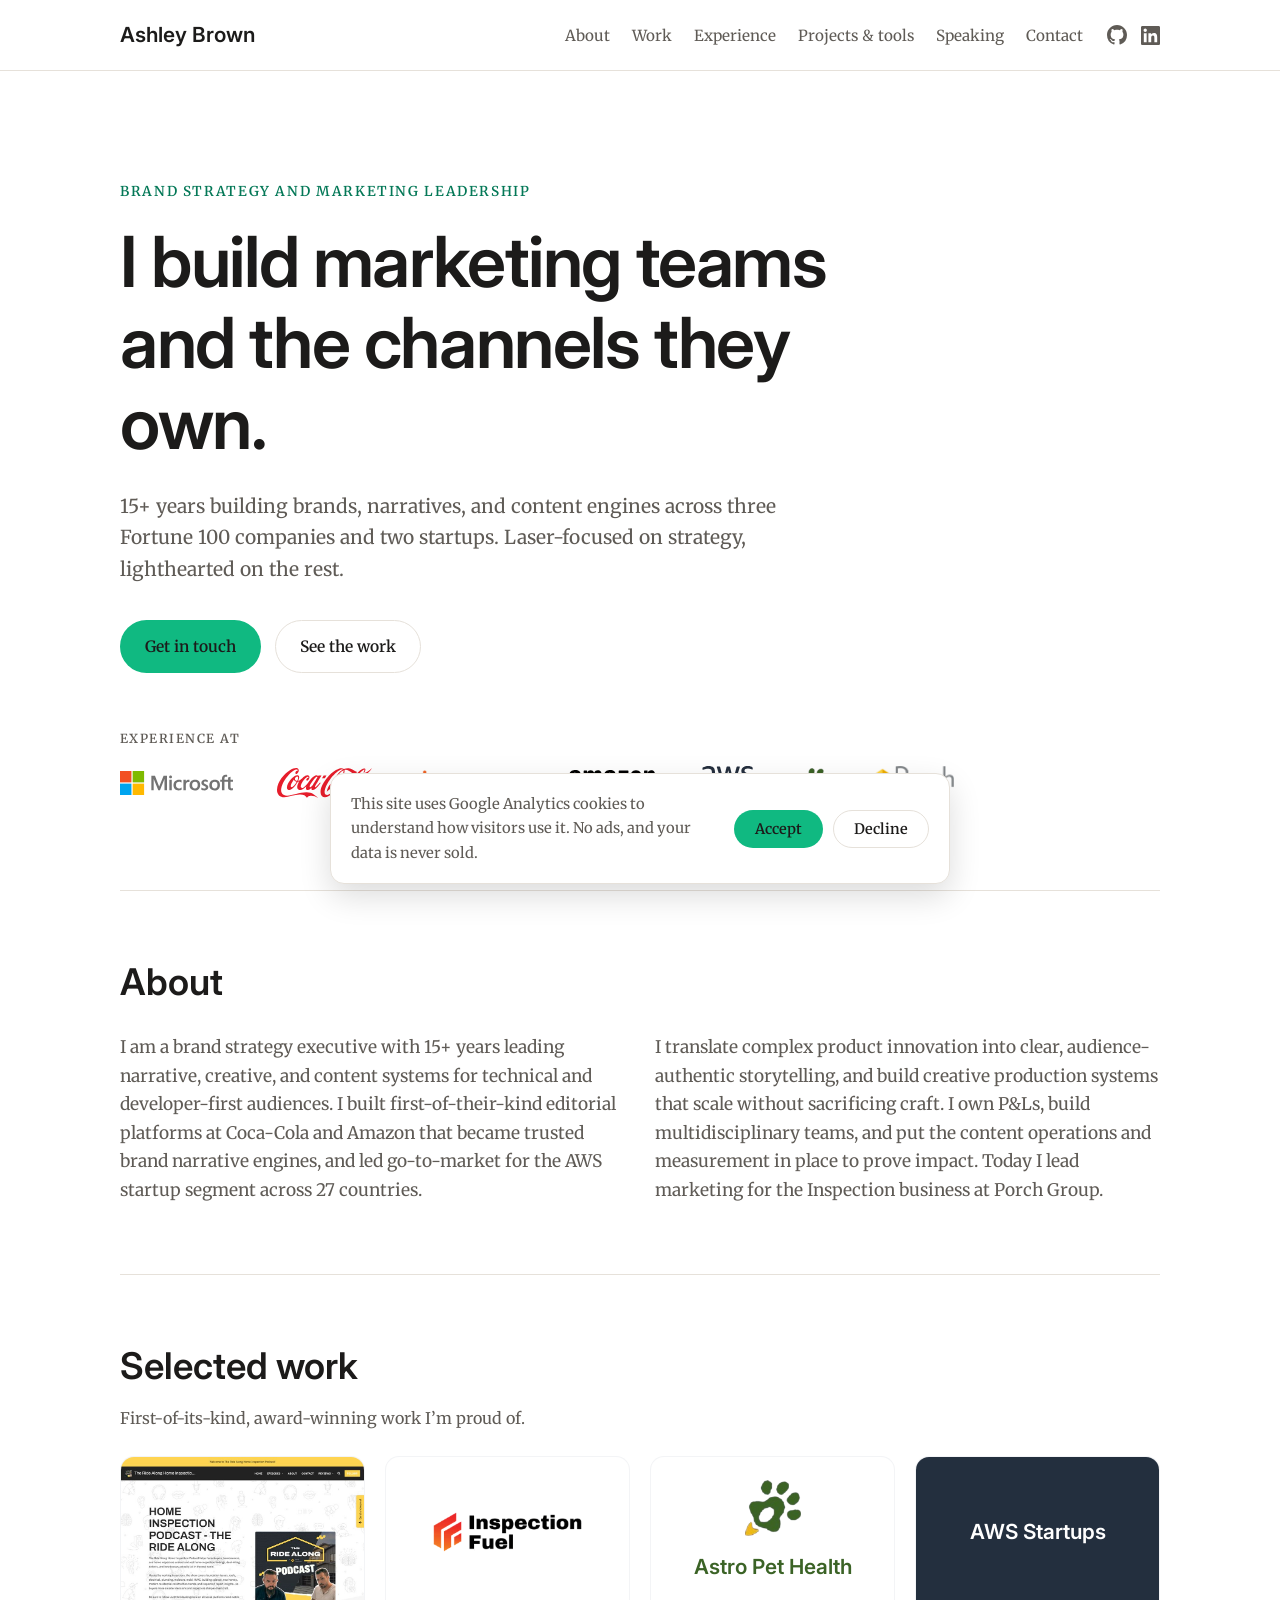
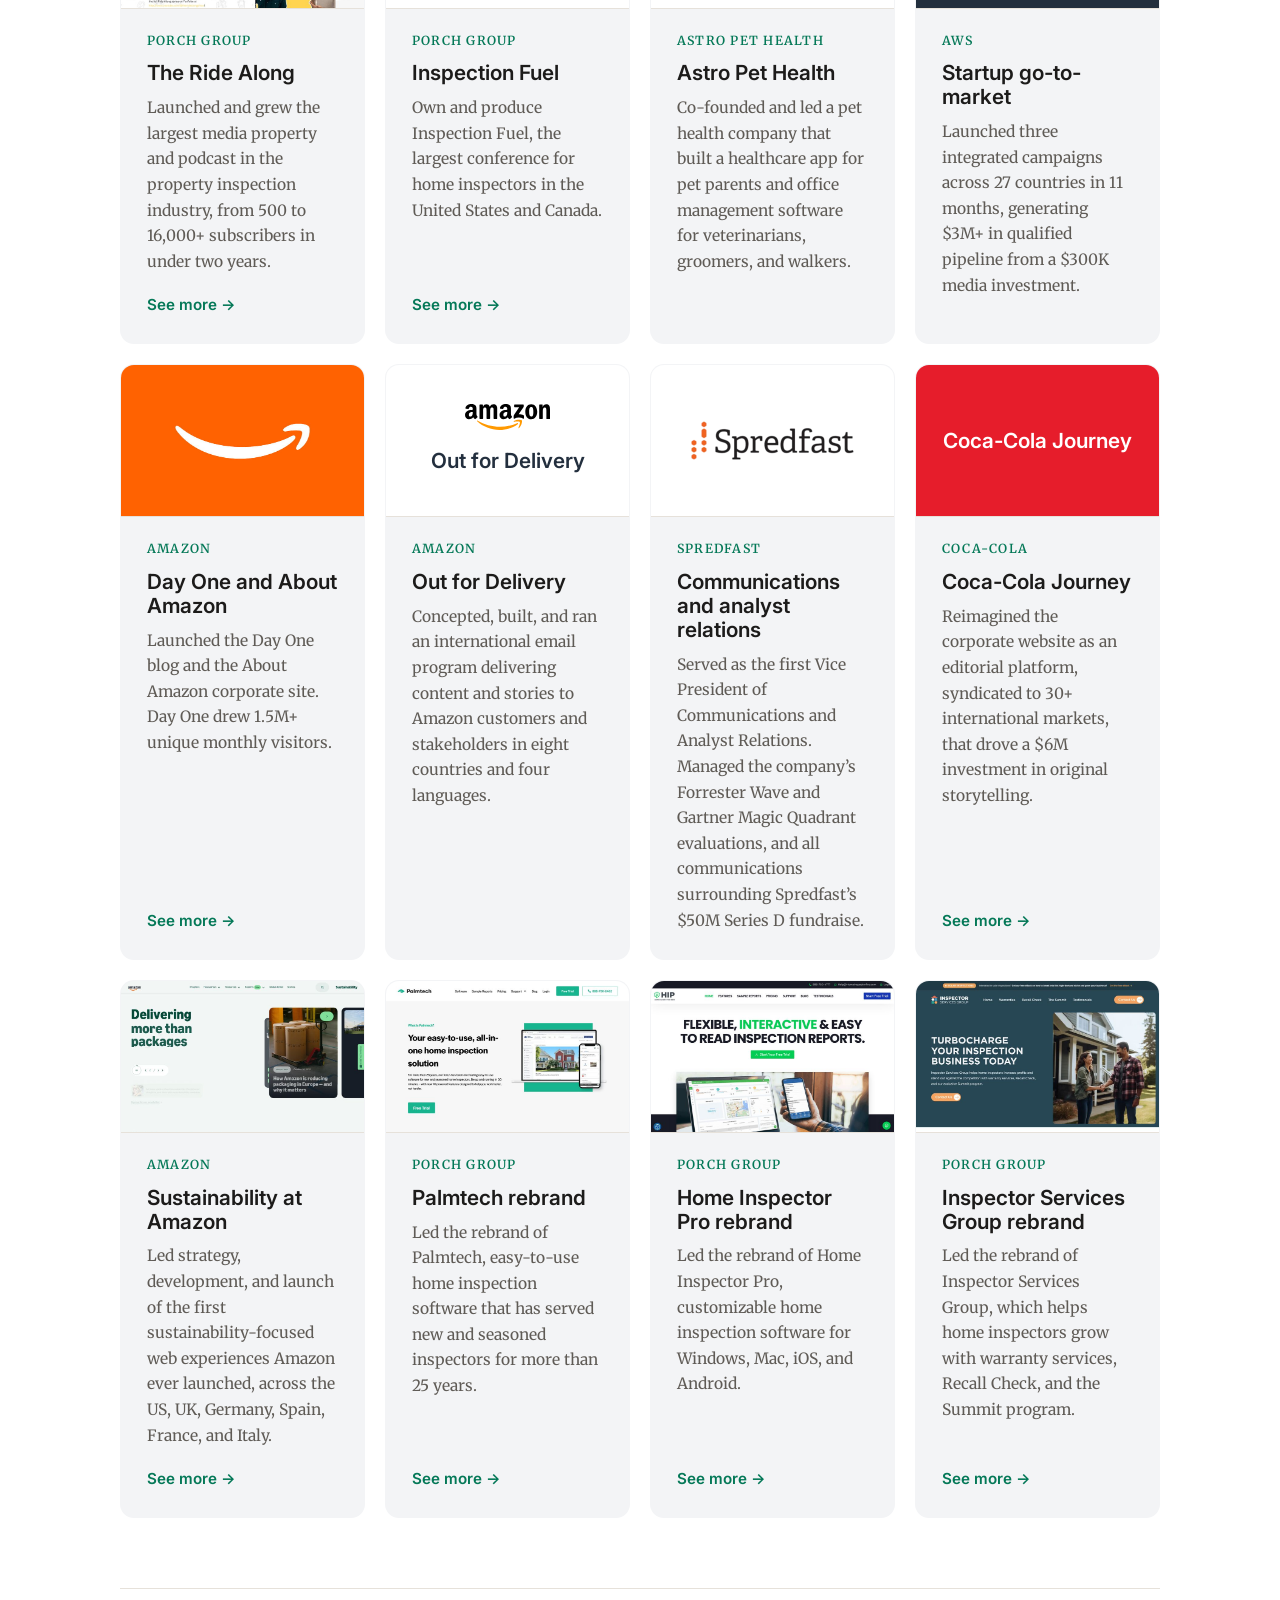
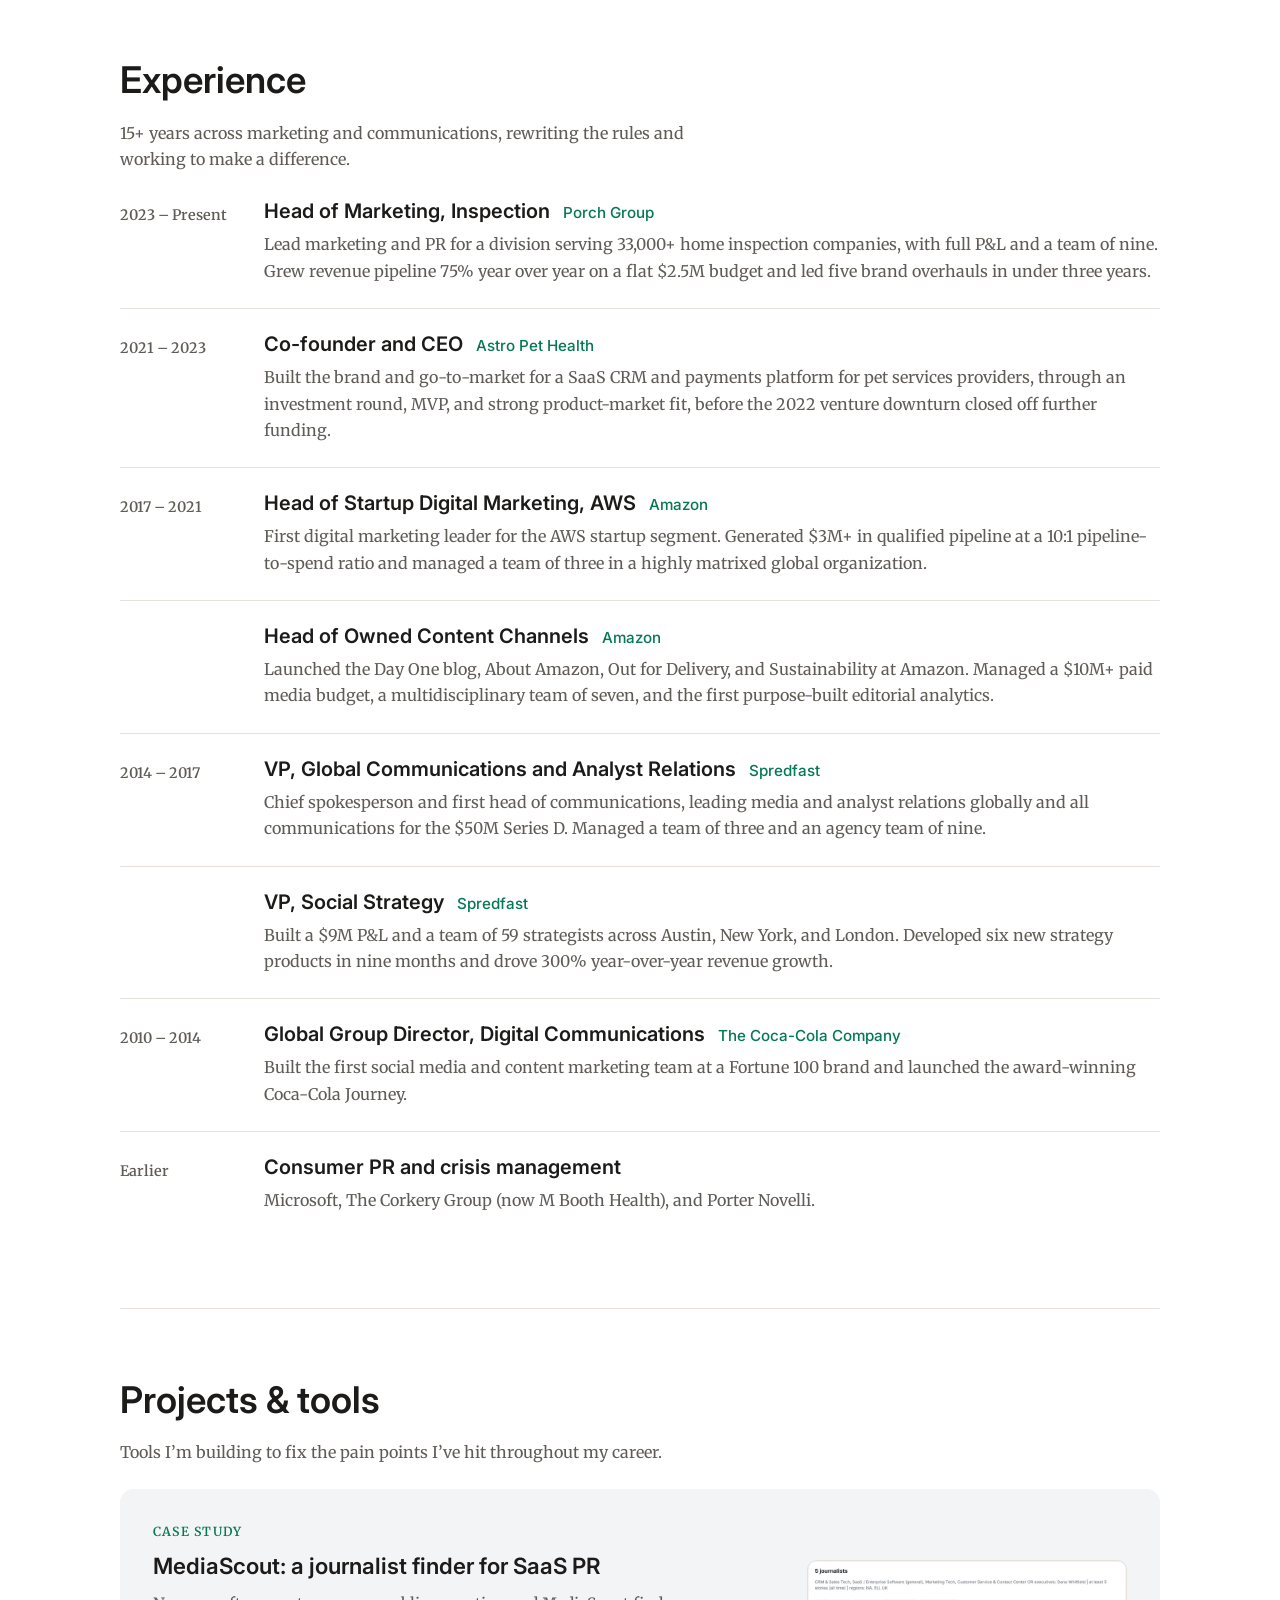
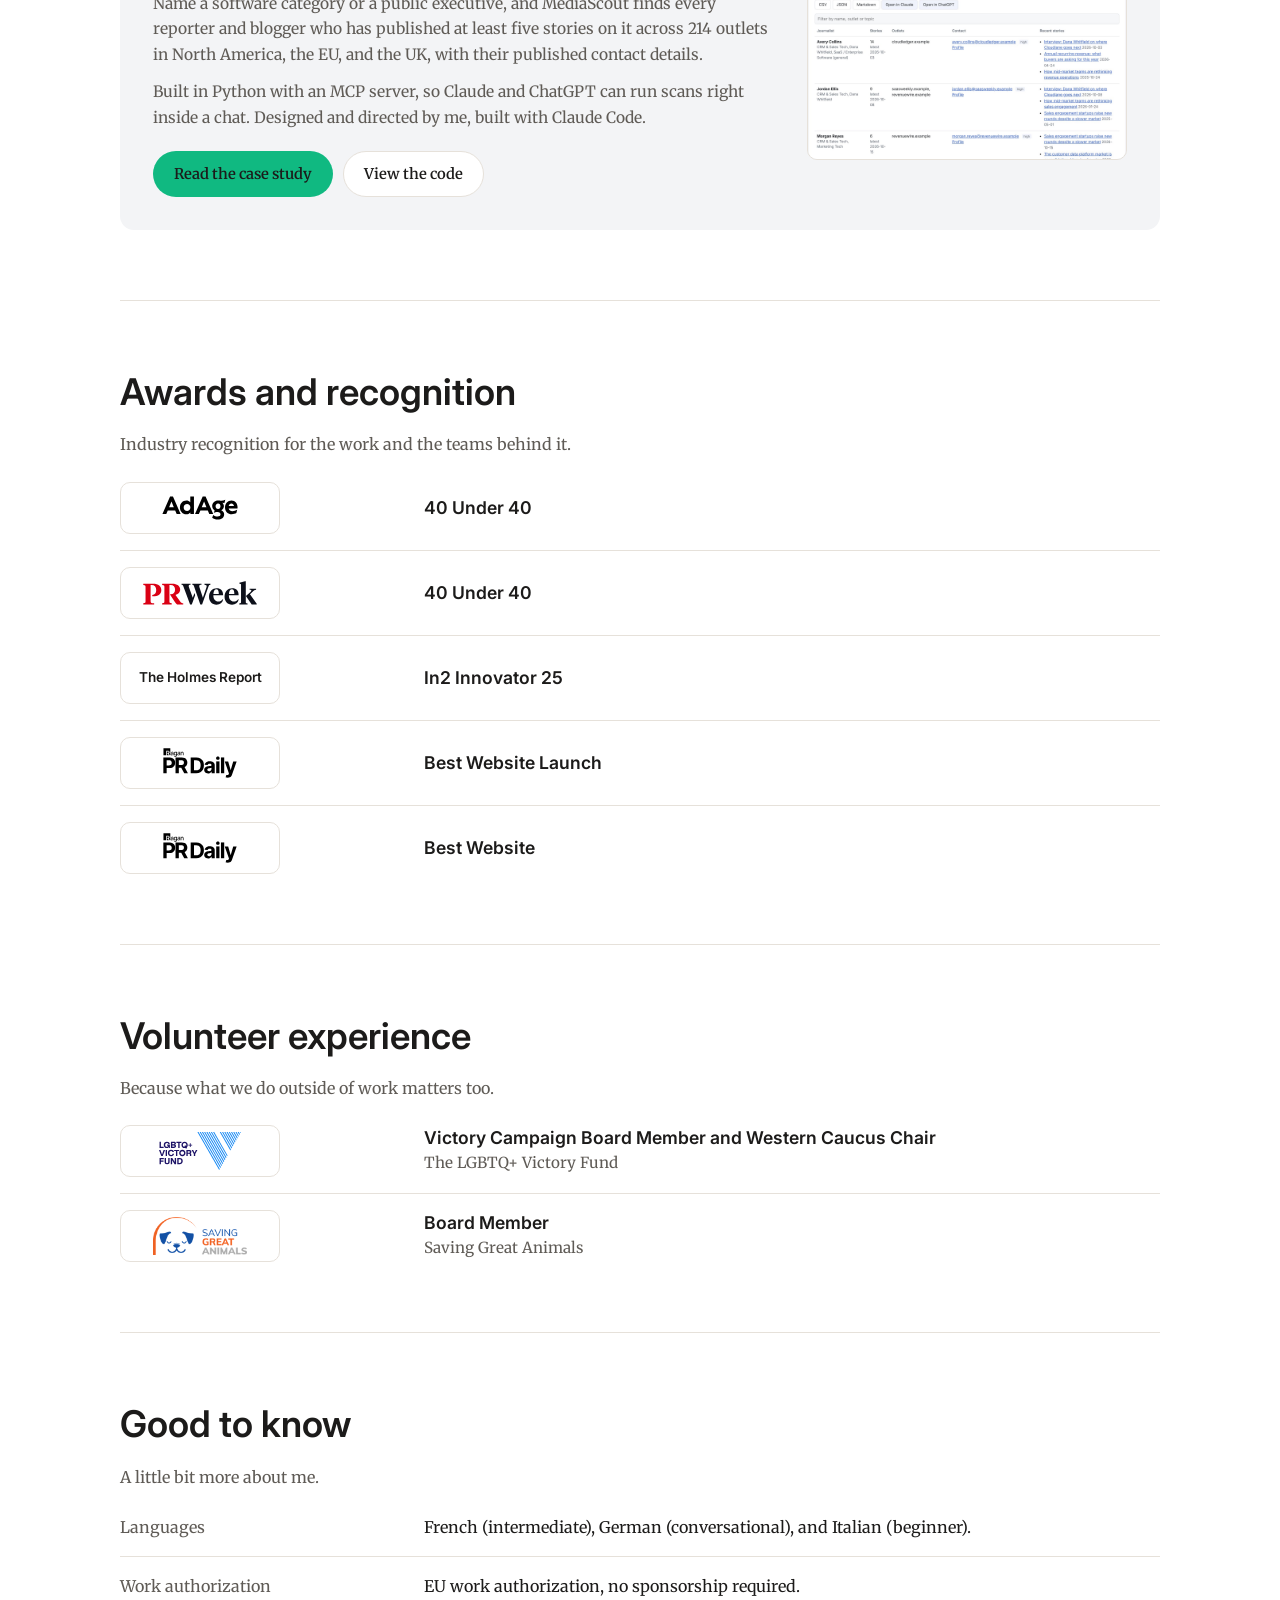
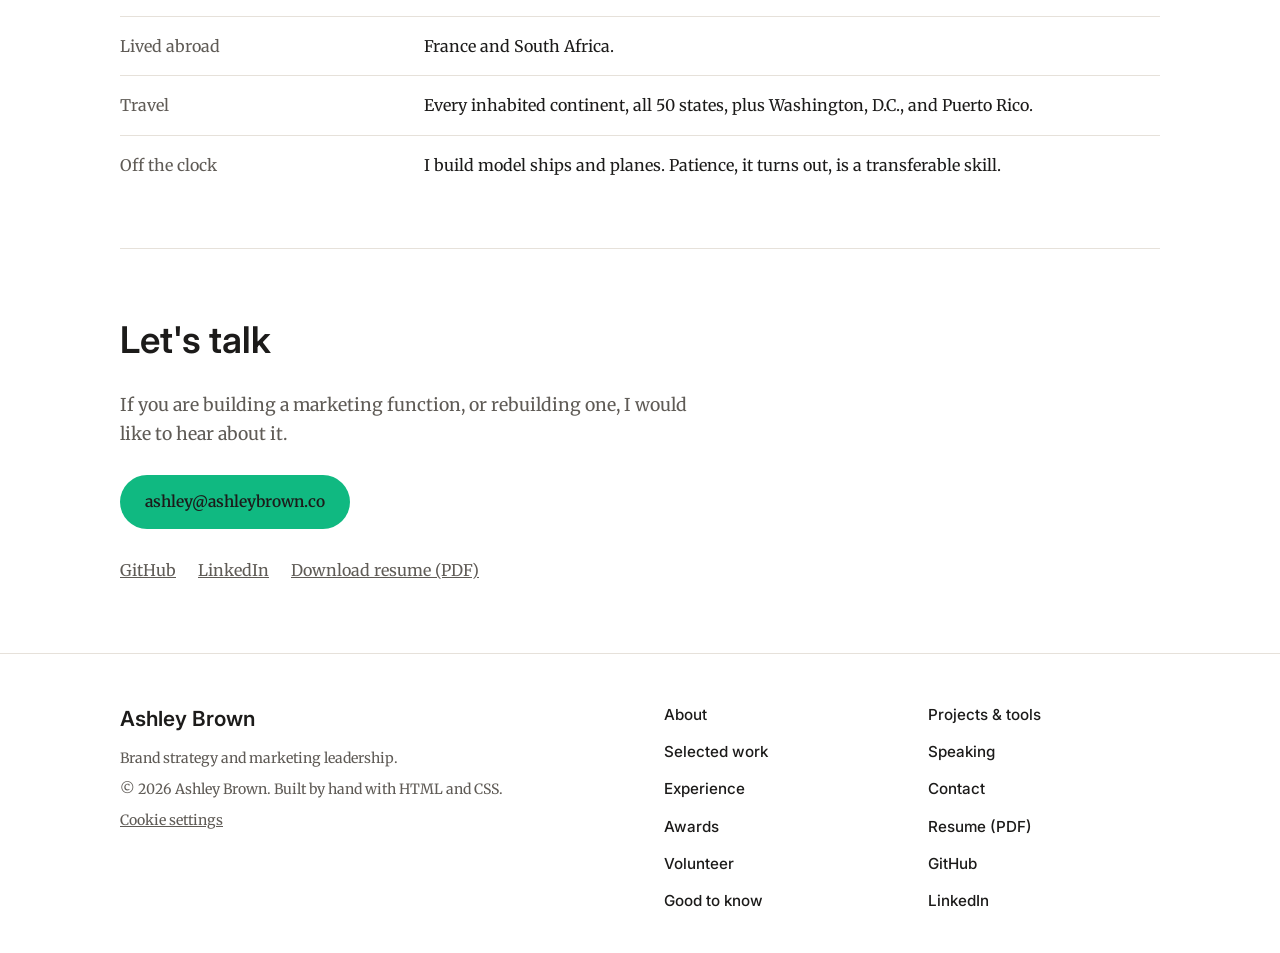
==== commit 75a7cb21: "Correct the Saving Great Animals name Drop "Pet Rescue" from the organization name in Volunteer expe" ====
--- a/index.html
+++ b/index.html
@@ -292,7 +292,7 @@
           <span class="logo-chip"><img class="logo logo-xl" src="images/logos/savinggreatanimals.png" alt="" width="94" height="38" loading="lazy"></span>
           <div>
             <h3>Board Member</h3>
-            <p class="honors-org">Saving Great Animals Pet Rescue</p>
+            <p class="honors-org">Saving Great Animals</p>
           </div>
         </li>
       </ul>
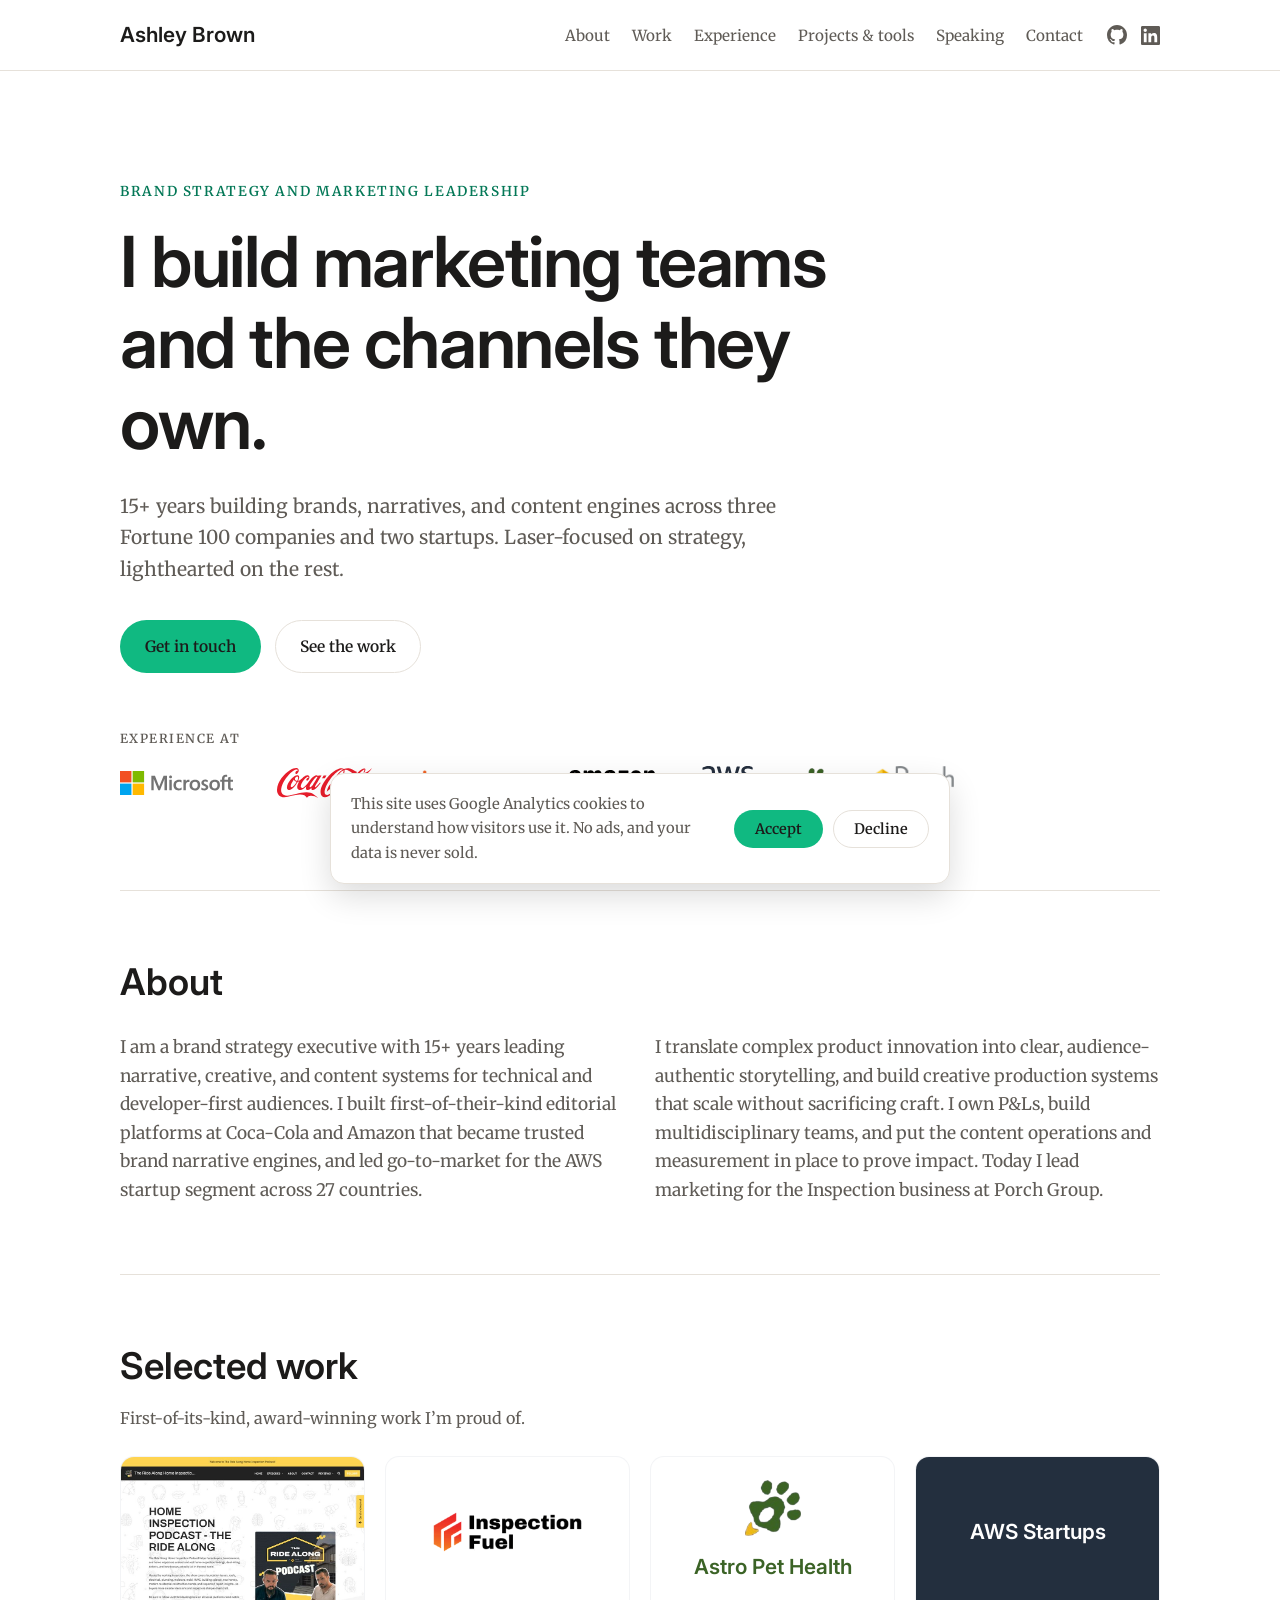
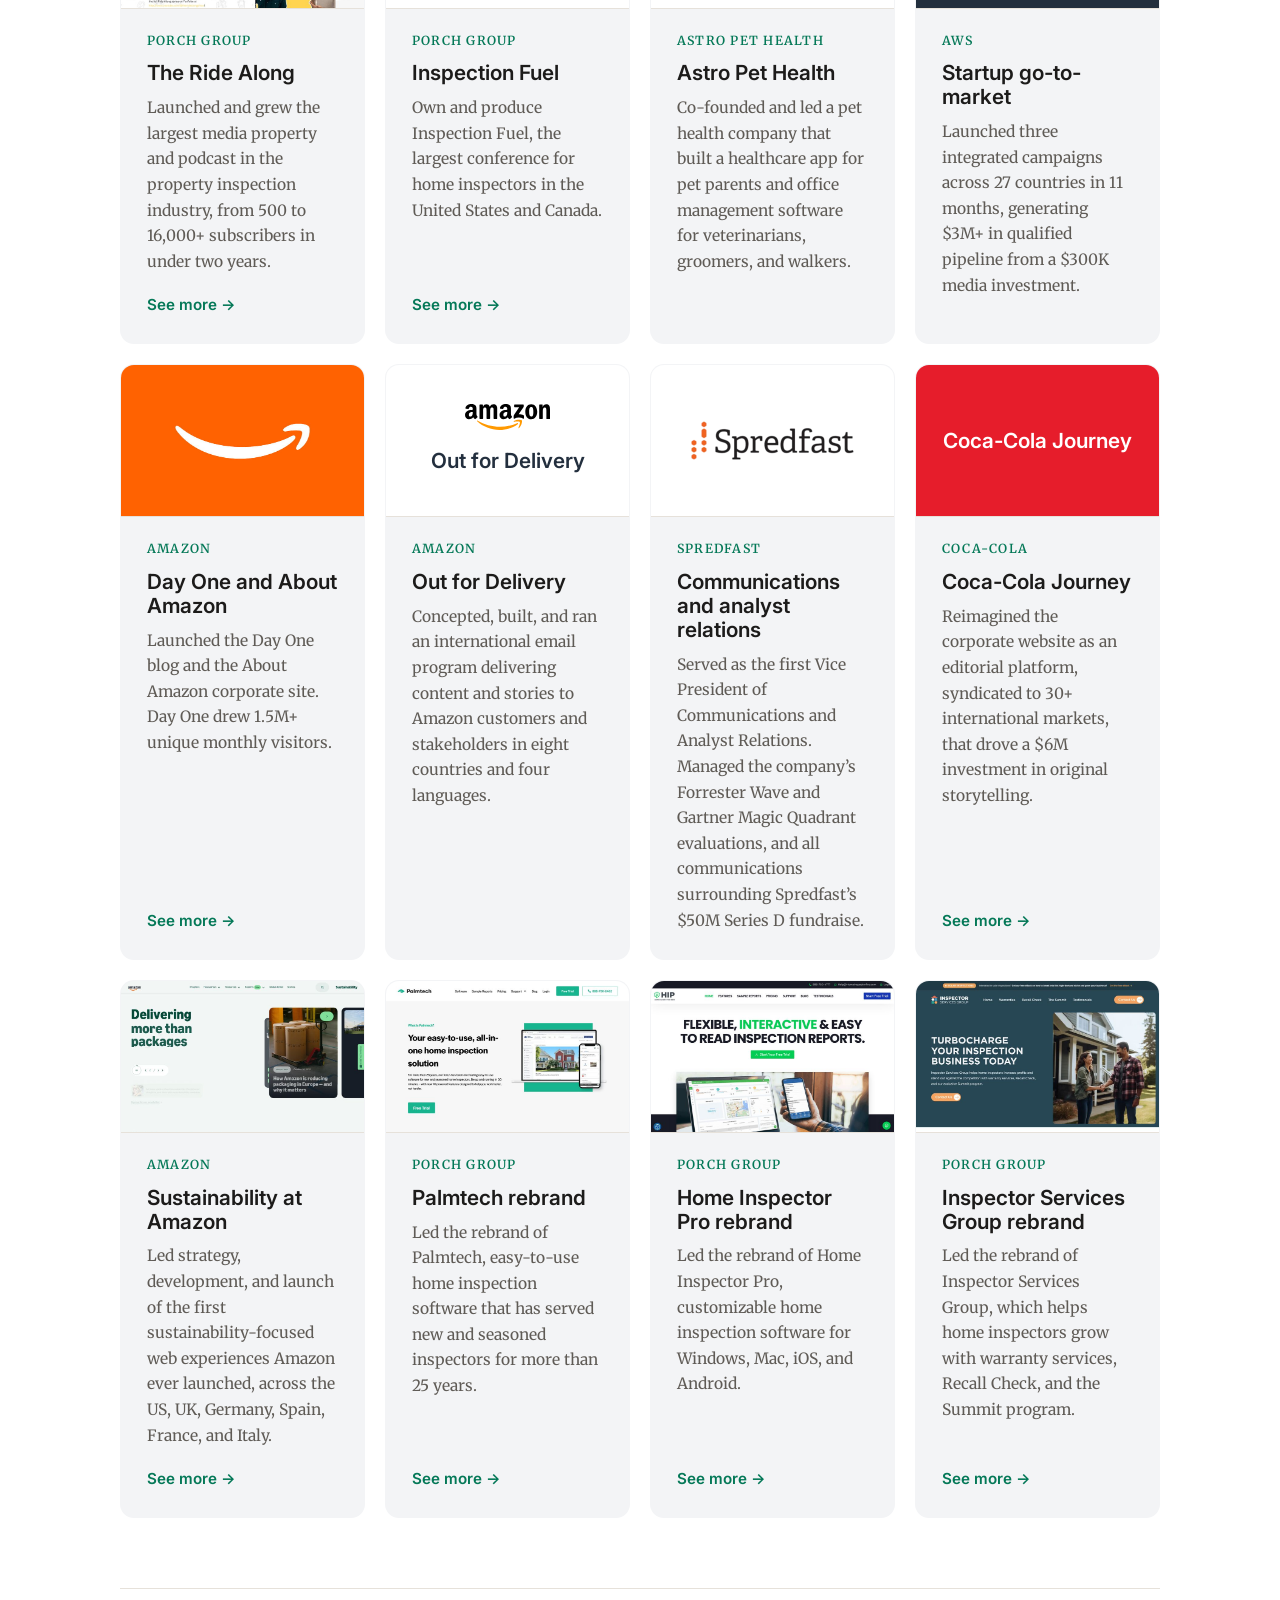
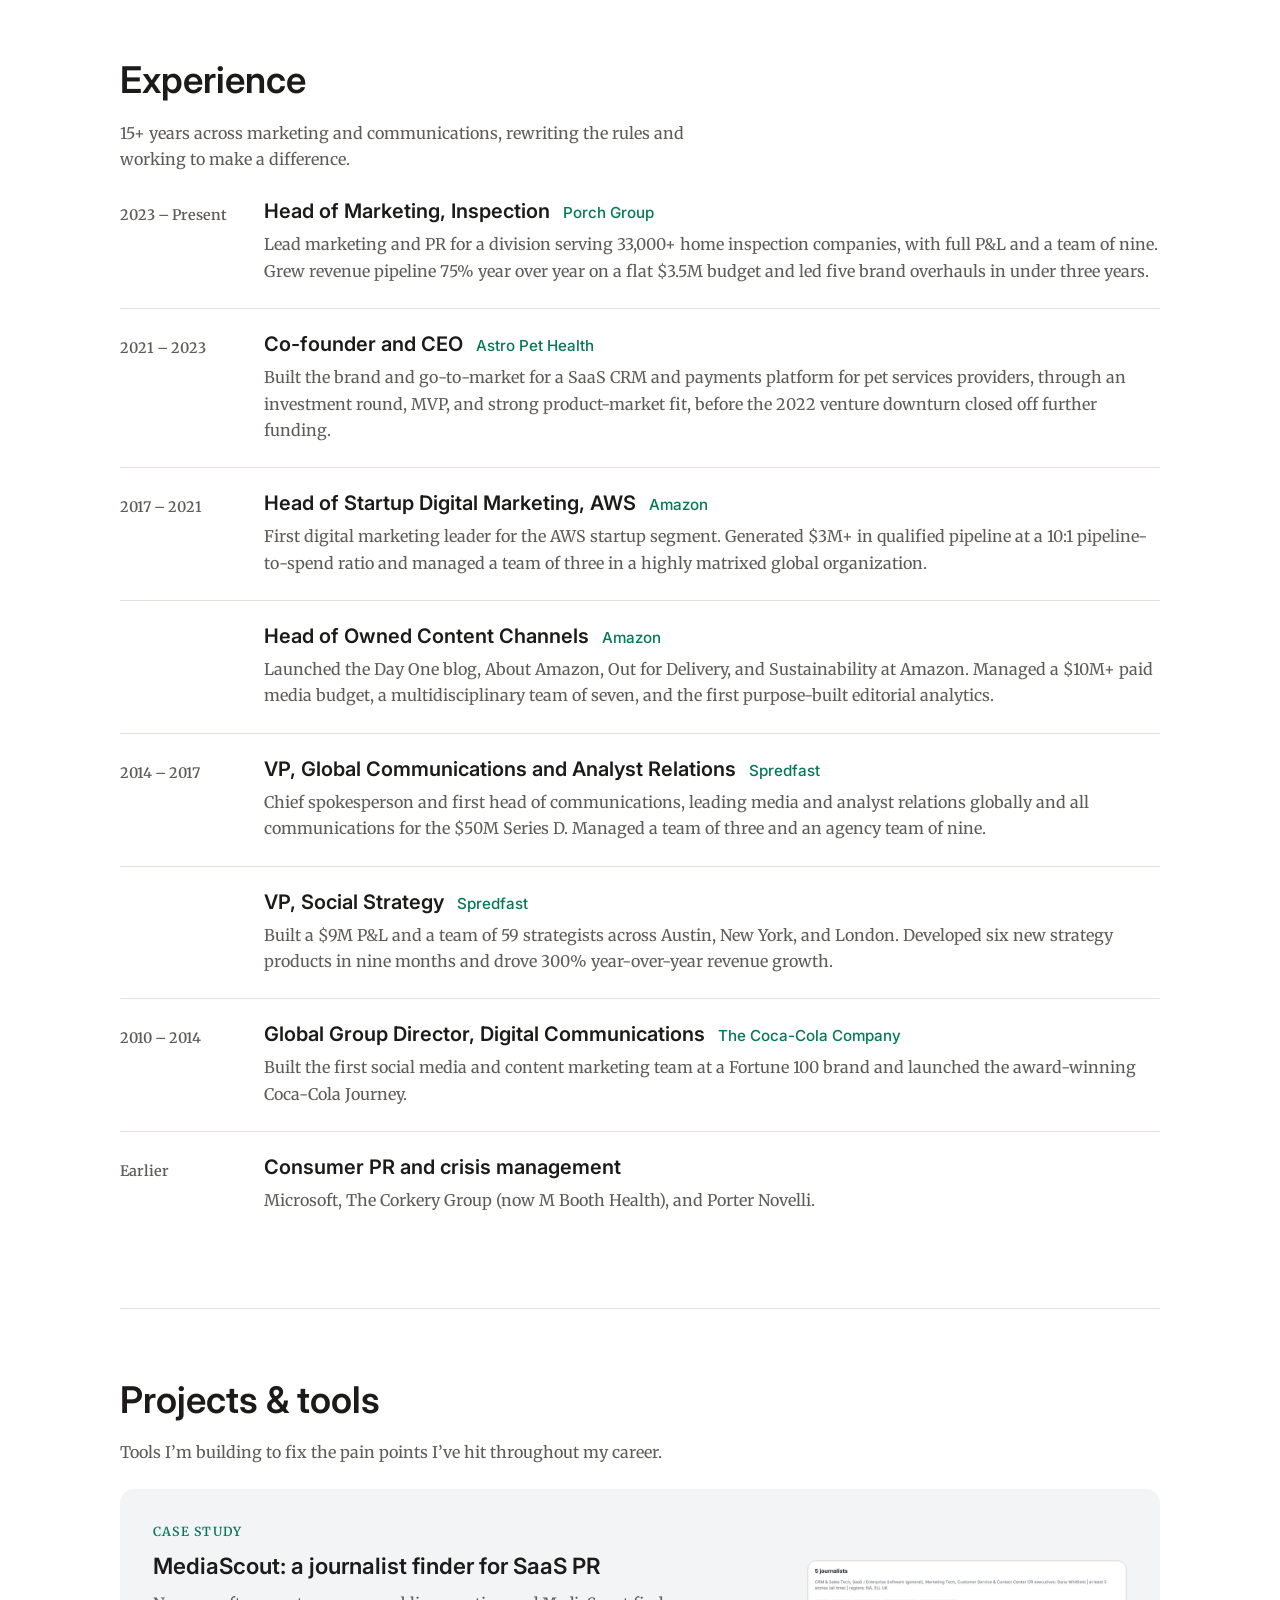
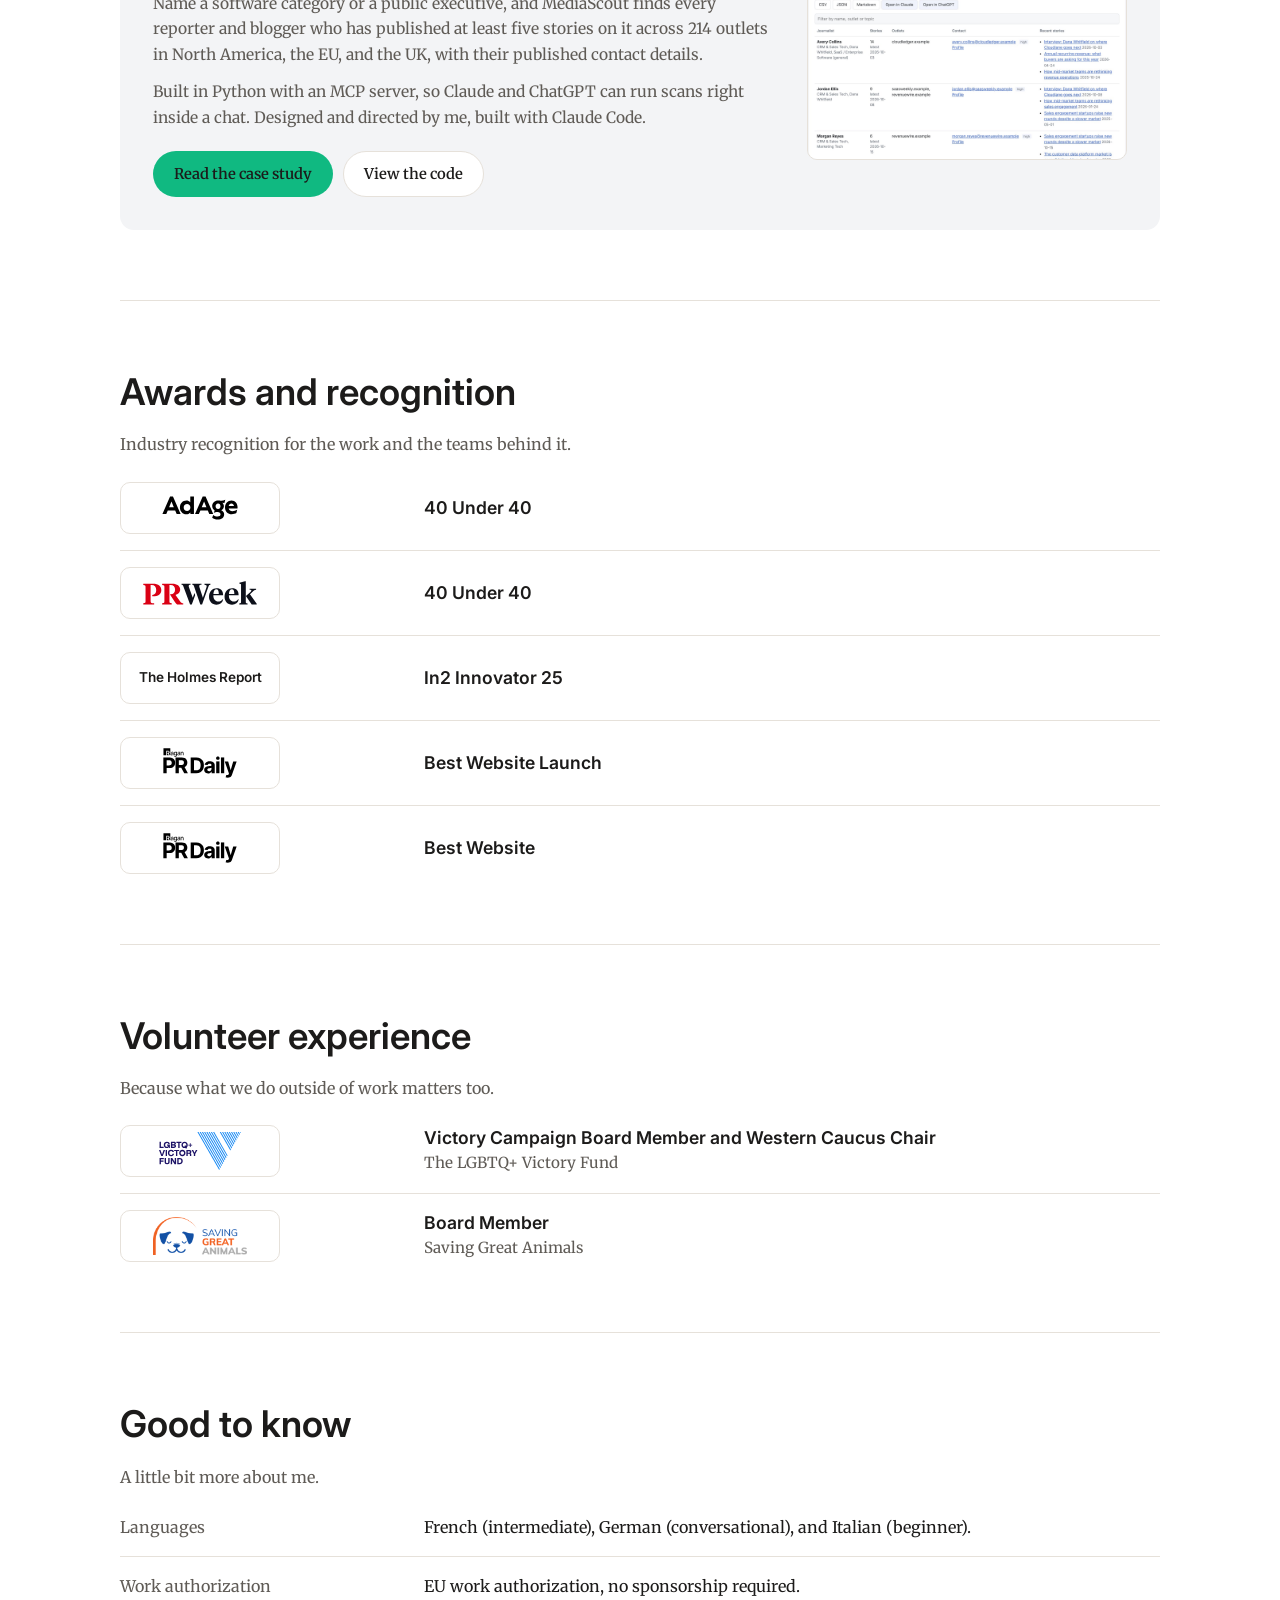
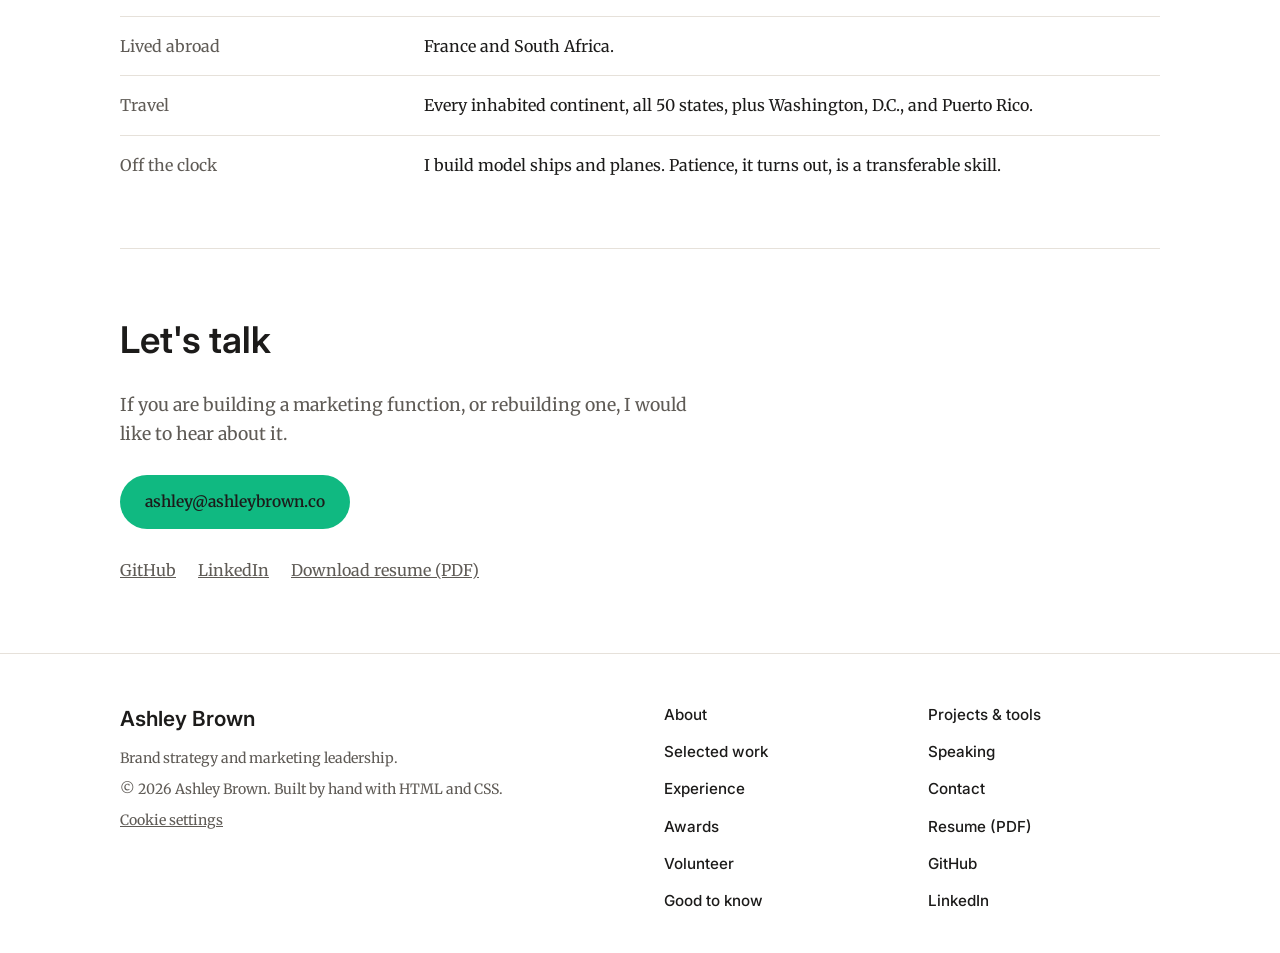
==== commit 4408fe21: "Update the resume and correct the Porch Group budget Replace Ashley_Brown_Resume.pdf with the final " ====
--- a/index.html
+++ b/index.html
@@ -61,13 +61,13 @@
       <div class="logo-row">
         <p class="logo-row-label">Experience at</p>
         <ul>
-          <li><picture><source srcset="images/companies/microsoft-dark.svg" media="(prefers-color-scheme: dark)"><img src="images/companies/microsoft.svg" alt="Microsoft" width="113" height="24" style="--h: 24px"></picture></li>
-          <li><img src="images/companies/cocacola.svg" alt="Coca-Cola" width="96" height="30" style="--h: 30px"></li>
+          <li><a class="logo-link" href="https://www.microsoft.com" target="_blank" rel="noopener noreferrer" aria-label="Microsoft (opens in a new tab)"><picture><source srcset="images/companies/microsoft-dark.svg" media="(prefers-color-scheme: dark)"><img src="images/companies/microsoft.svg" alt="Microsoft" width="113" height="24" style="--h: 24px"></picture></a></li>
+          <li><a class="logo-link" href="https://www.coca-colacompany.com" target="_blank" rel="noopener noreferrer" aria-label="Coca-Cola (opens in a new tab)"><img src="images/companies/cocacola.svg" alt="Coca-Cola" width="96" height="30" style="--h: 30px"></a></li>
           <li><picture><source srcset="images/companies/spredfast-dark.png" media="(prefers-color-scheme: dark)"><img src="images/companies/spredfast.png" alt="Spredfast" width="109" height="26" style="--h: 26px"></picture></li>
-          <li><picture><source srcset="images/companies/amazon-dark.svg" media="(prefers-color-scheme: dark)"><img src="images/companies/amazon.svg" alt="Amazon" width="86" height="26" style="--h: 26px"></picture></li>
-          <li><picture><source srcset="images/companies/aws-dark.svg" media="(prefers-color-scheme: dark)"><img src="images/companies/aws.svg" alt="AWS" width="57" height="34" style="--h: 34px"></picture></li>
+          <li><a class="logo-link" href="https://www.aboutamazon.com" target="_blank" rel="noopener noreferrer" aria-label="Amazon (opens in a new tab)"><picture><source srcset="images/companies/amazon-dark.svg" media="(prefers-color-scheme: dark)"><img src="images/companies/amazon.svg" alt="Amazon" width="86" height="26" style="--h: 26px"></picture></a></li>
+          <li><a class="logo-link" href="https://aws.amazon.com" target="_blank" rel="noopener noreferrer" aria-label="AWS (opens in a new tab)"><picture><source srcset="images/companies/aws-dark.svg" media="(prefers-color-scheme: dark)"><img src="images/companies/aws.svg" alt="AWS" width="57" height="34" style="--h: 34px"></picture></a></li>
           <li><picture><source srcset="images/companies/astro-dark.png" media="(prefers-color-scheme: dark)"><img src="images/companies/astro.png" alt="Astro Pet Health" width="30" height="30" style="--h: 30px"></picture></li>
-          <li><picture><source srcset="images/companies/porch-dark.png" media="(prefers-color-scheme: dark)"><img src="images/companies/porch.png" alt="Porch Group" width="80" height="34" style="--h: 34px"></picture></li>
+          <li><a class="logo-link" href="https://porchgroup.com" target="_blank" rel="noopener noreferrer" aria-label="Porch Group (opens in a new tab)"><picture><source srcset="images/companies/porch-dark.png" media="(prefers-color-scheme: dark)"><img src="images/companies/porch.png" alt="Porch Group" width="80" height="34" style="--h: 34px"></picture></a></li>
         </ul>
       </div>
     </section>
@@ -175,7 +175,7 @@
           <div class="when">2023 – Present</div>
           <div class="what">
             <h3>Head of Marketing, Inspection <span>Porch Group</span></h3>
-            <p>Lead marketing and PR for a division serving 33,000+ home inspection companies, with full P&amp;L and a team of nine. Grew revenue pipeline 75% year over year on a flat $2.5M budget and led five brand overhauls in under three years.</p>
+            <p>Lead marketing and PR for a division serving 33,000+ home inspection companies, with full P&amp;L and a team of nine. Grew revenue pipeline 75% year over year on a flat $3.5M budget and led five brand overhauls in under three years.</p>
           </div>
         </li>
         <li>
@@ -282,14 +282,14 @@
       <p class="section-intro">Because what we do outside of work matters too.</p>
       <ul class="honors honors-logos">
         <li>
-          <span class="logo-chip"><img class="logo logo-xl" src="images/logos/victoryfund.svg" alt="" width="83" height="38" loading="lazy"></span>
+          <a class="logo-chip" href="https://victoryfund.org" target="_blank" rel="noopener noreferrer" aria-label="The LGBTQ+ Victory Fund (opens in a new tab)"><img class="logo logo-xl" src="images/logos/victoryfund.svg" alt="" width="83" height="38" loading="lazy"></a>
           <div>
             <h3>Victory Campaign Board Member and Western Caucus Chair</h3>
             <p class="honors-org">The LGBTQ+ Victory Fund</p>
           </div>
         </li>
         <li>
-          <span class="logo-chip"><img class="logo logo-xl" src="images/logos/savinggreatanimals.png" alt="" width="94" height="38" loading="lazy"></span>
+          <a class="logo-chip" href="https://savinggreatanimals.org" target="_blank" rel="noopener noreferrer" aria-label="Saving Great Animals (opens in a new tab)"><img class="logo logo-xl" src="images/logos/savinggreatanimals.png" alt="" width="94" height="38" loading="lazy"></a>
           <div>
             <h3>Board Member</h3>
             <p class="honors-org">Saving Great Animals</p>
--- a/style.css
+++ b/style.css
@@ -155,6 +155,13 @@
 
 /* Full-color logos; dark mode swaps in white-text versions via <picture> */
 .logo-row picture { display: block; }
+
+/* Linked logos: company sites in the Experience row, organization sites in Volunteer */
+.logo-link { display: block; border-radius: 4px; transition: opacity 0.15s ease; }
+.logo-link:hover { opacity: 0.7; }
+a.logo-chip { transition: border-color 0.15s ease; }
+a.logo-chip:hover { border-color: var(--accent); }
+.logo-link:focus-visible, a.logo-chip:focus-visible { outline: 2px solid var(--accent); outline-offset: 3px; }
 
 .logo-row img {
   display: block;
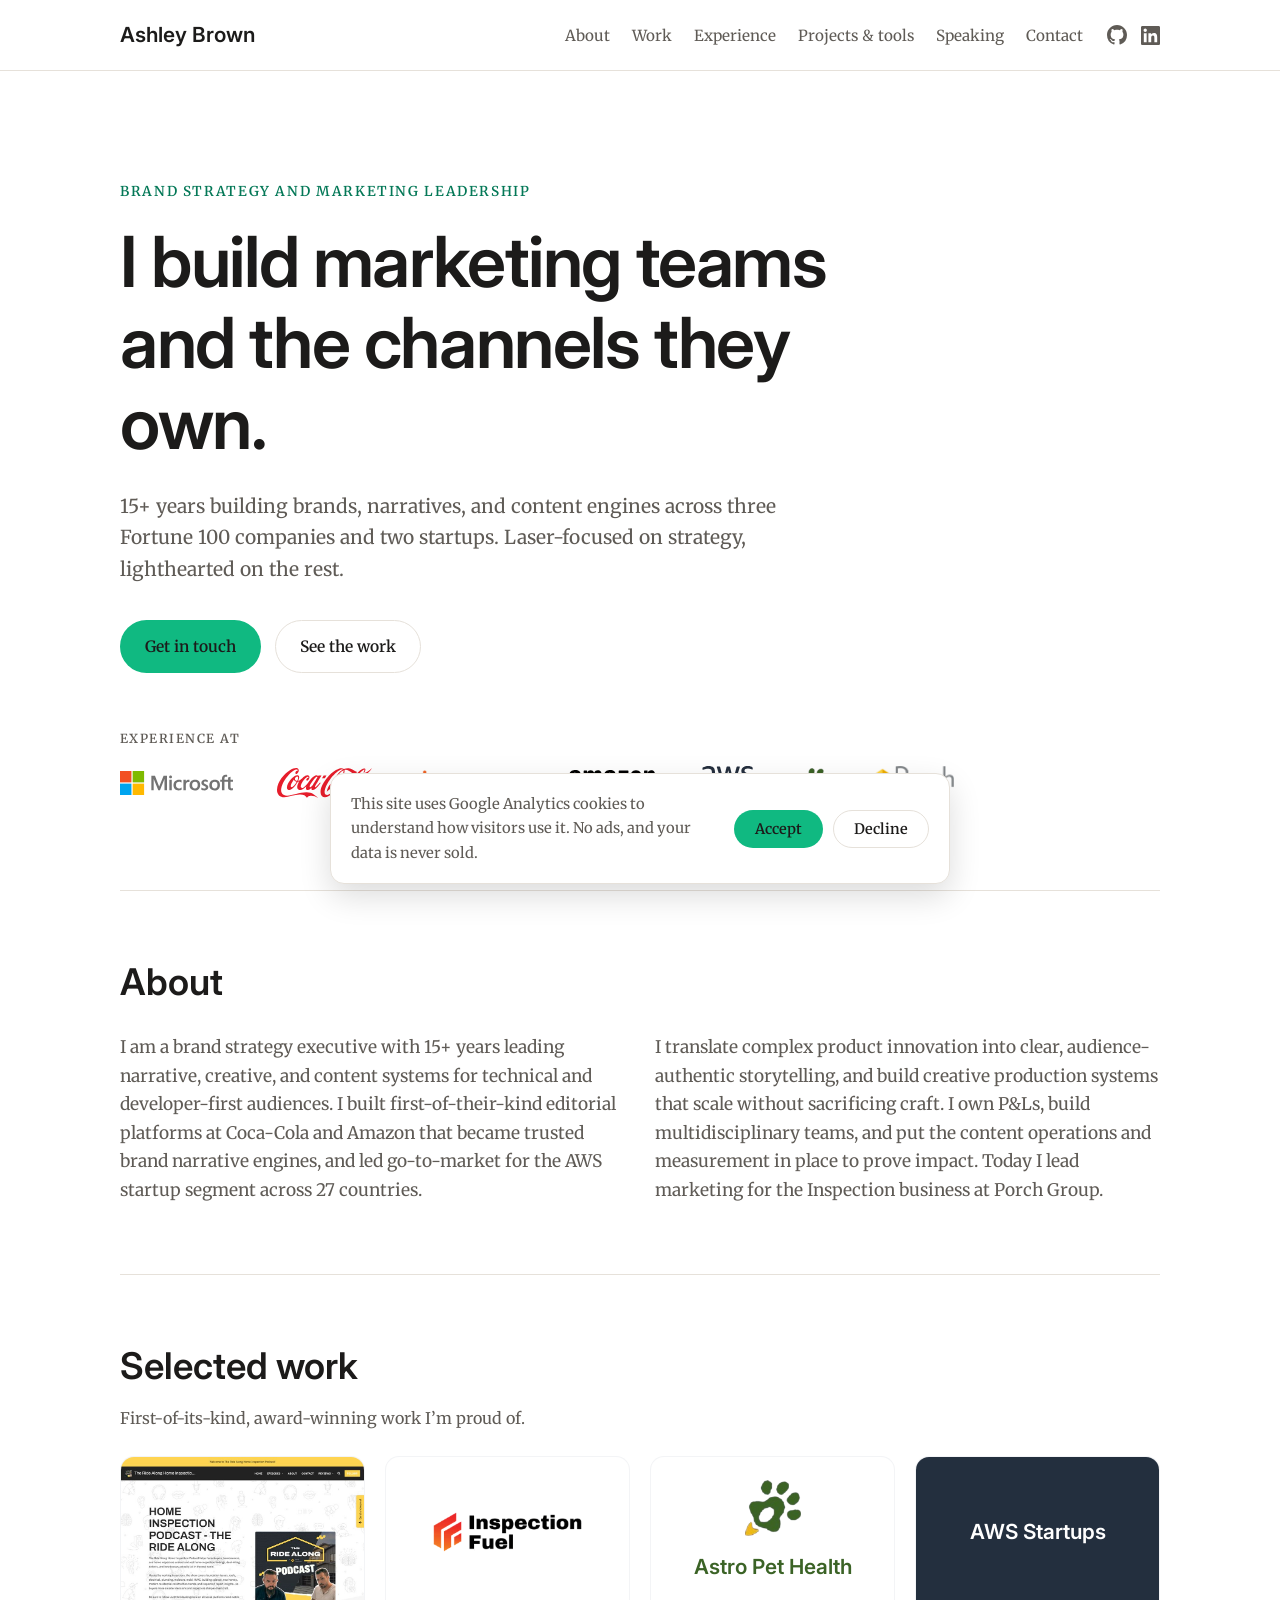
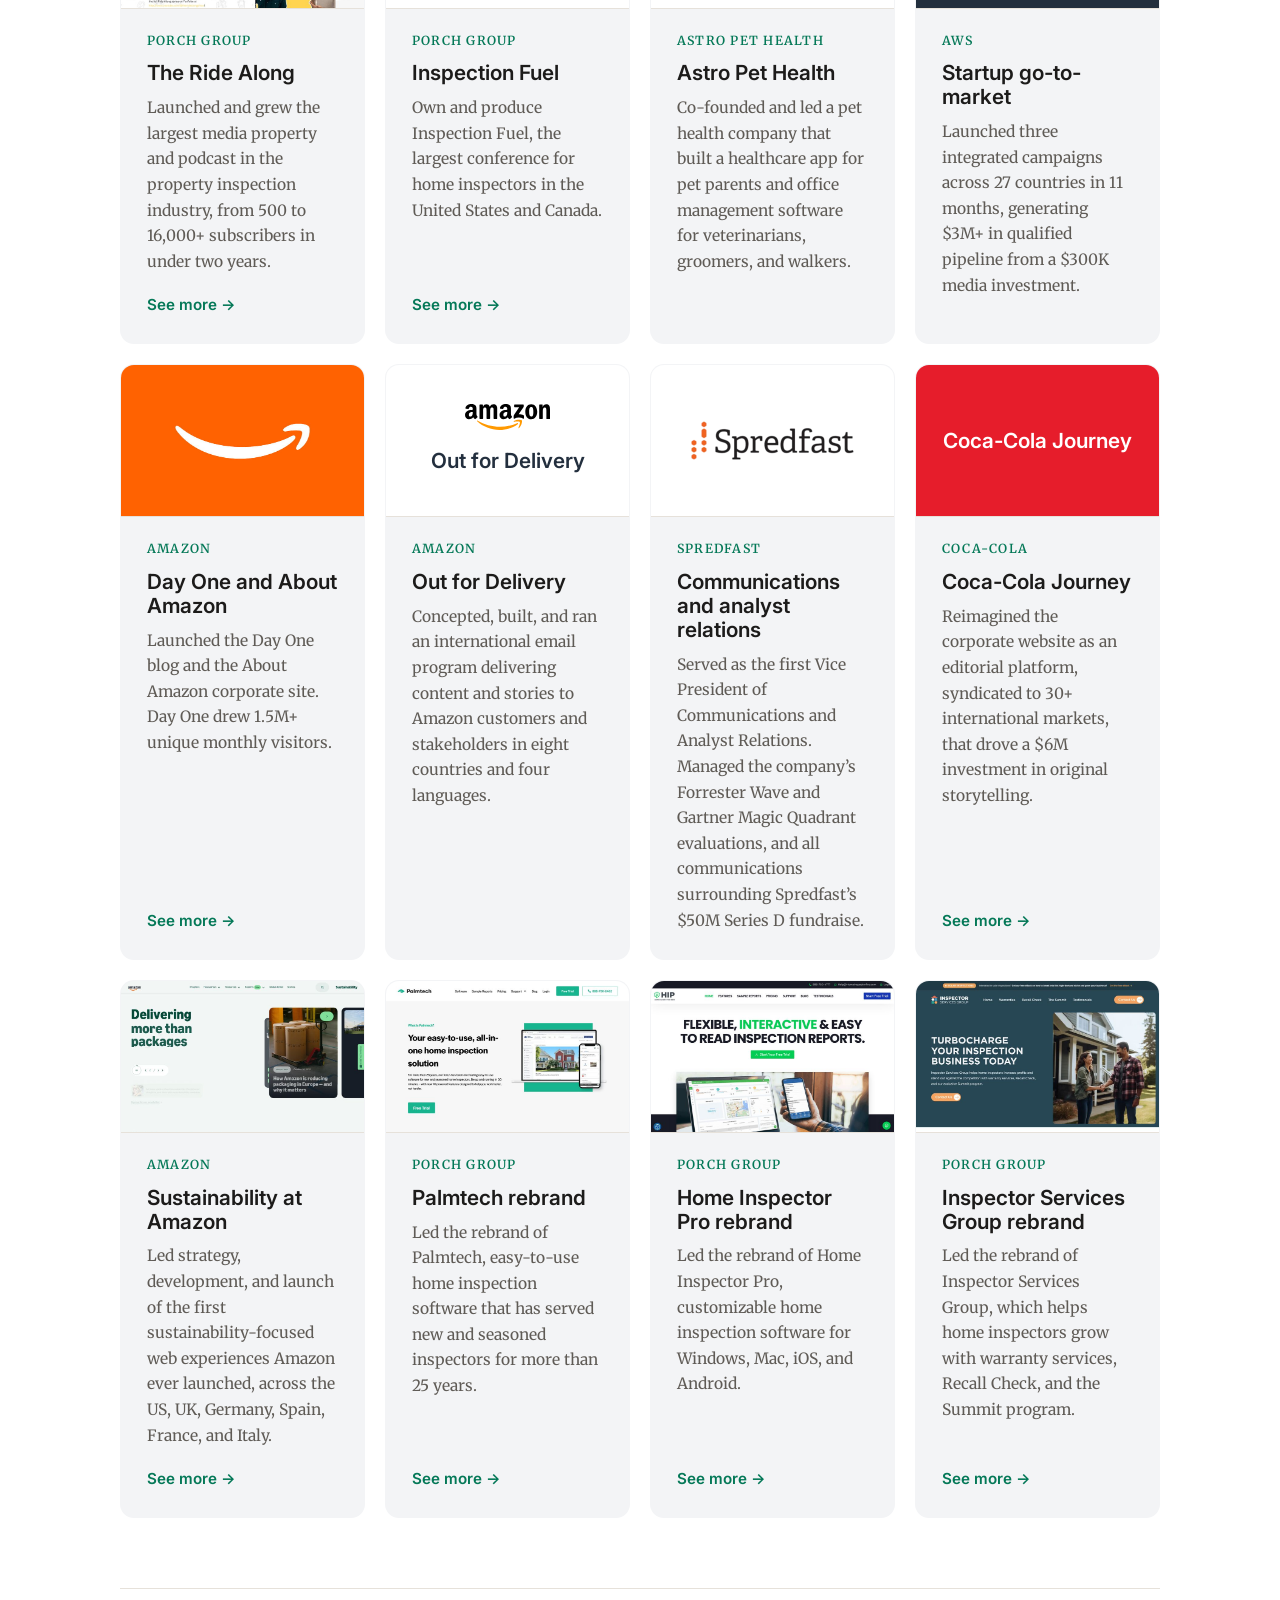
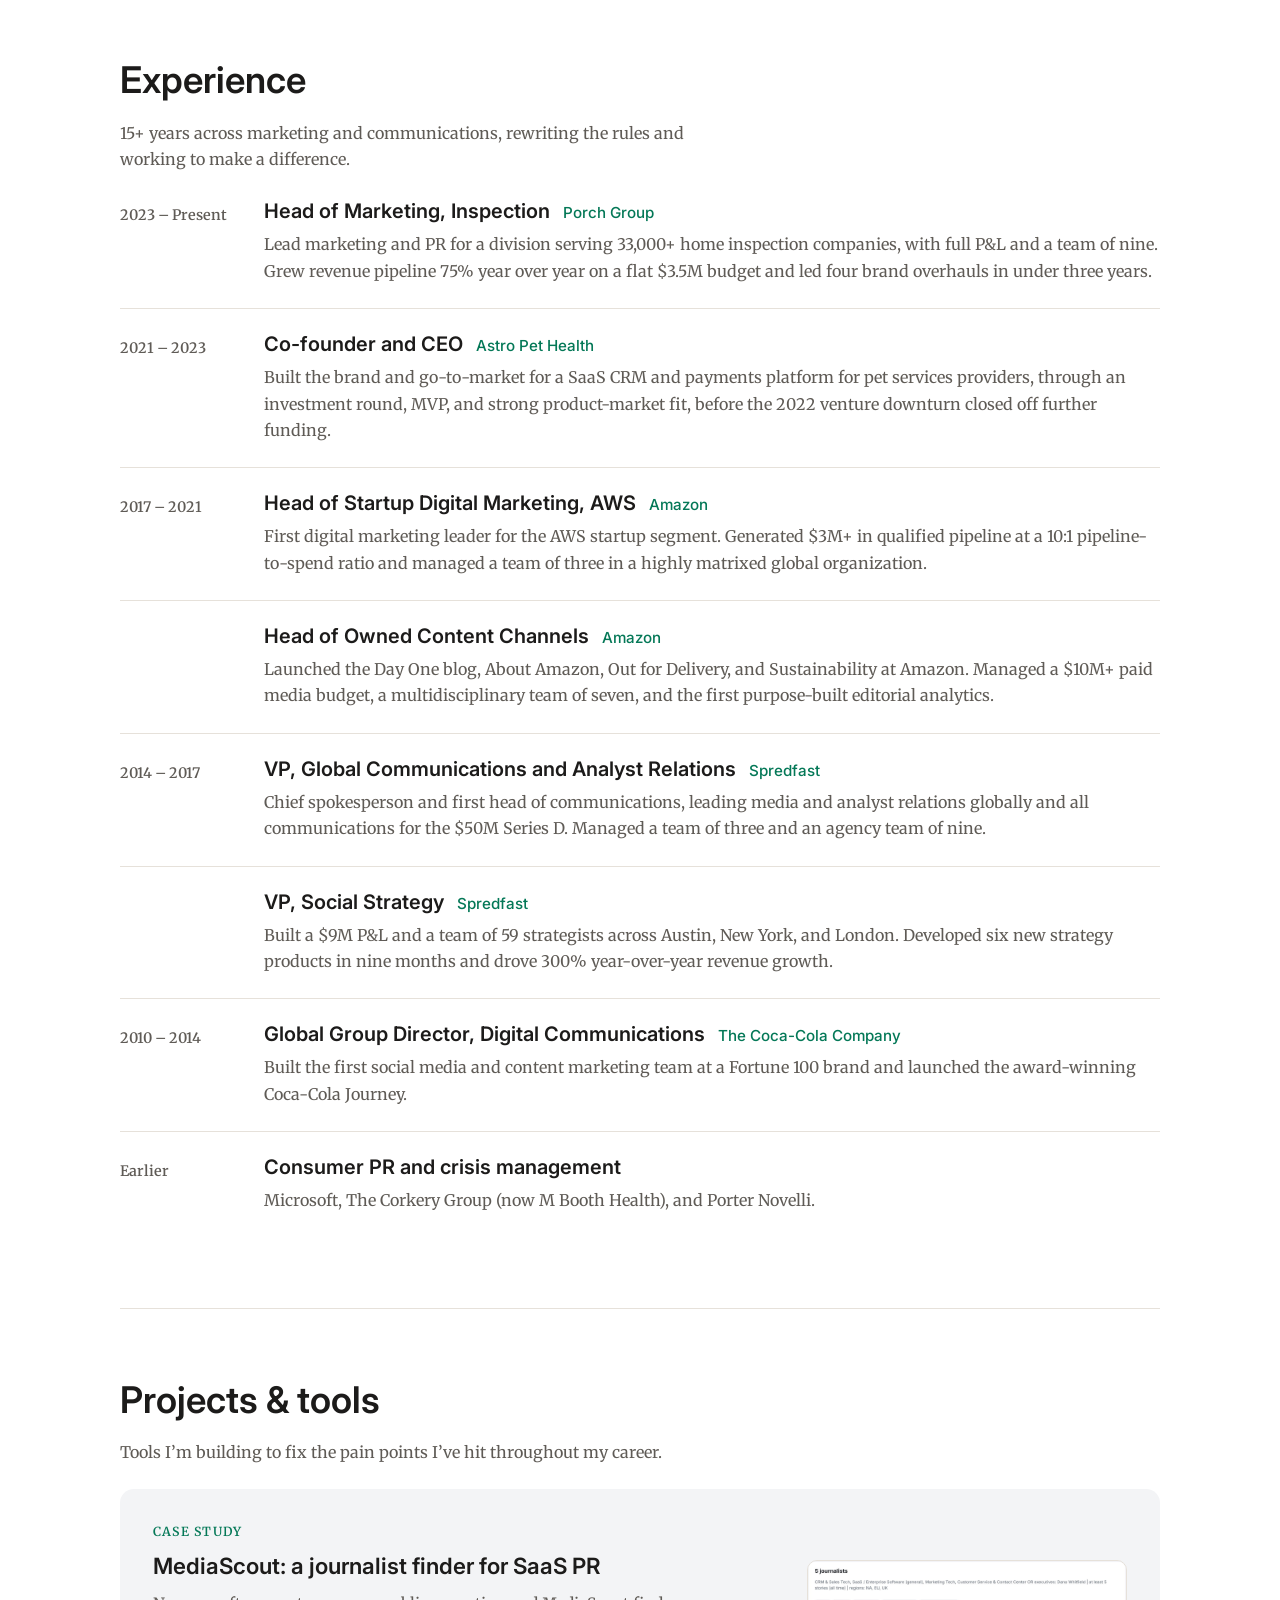
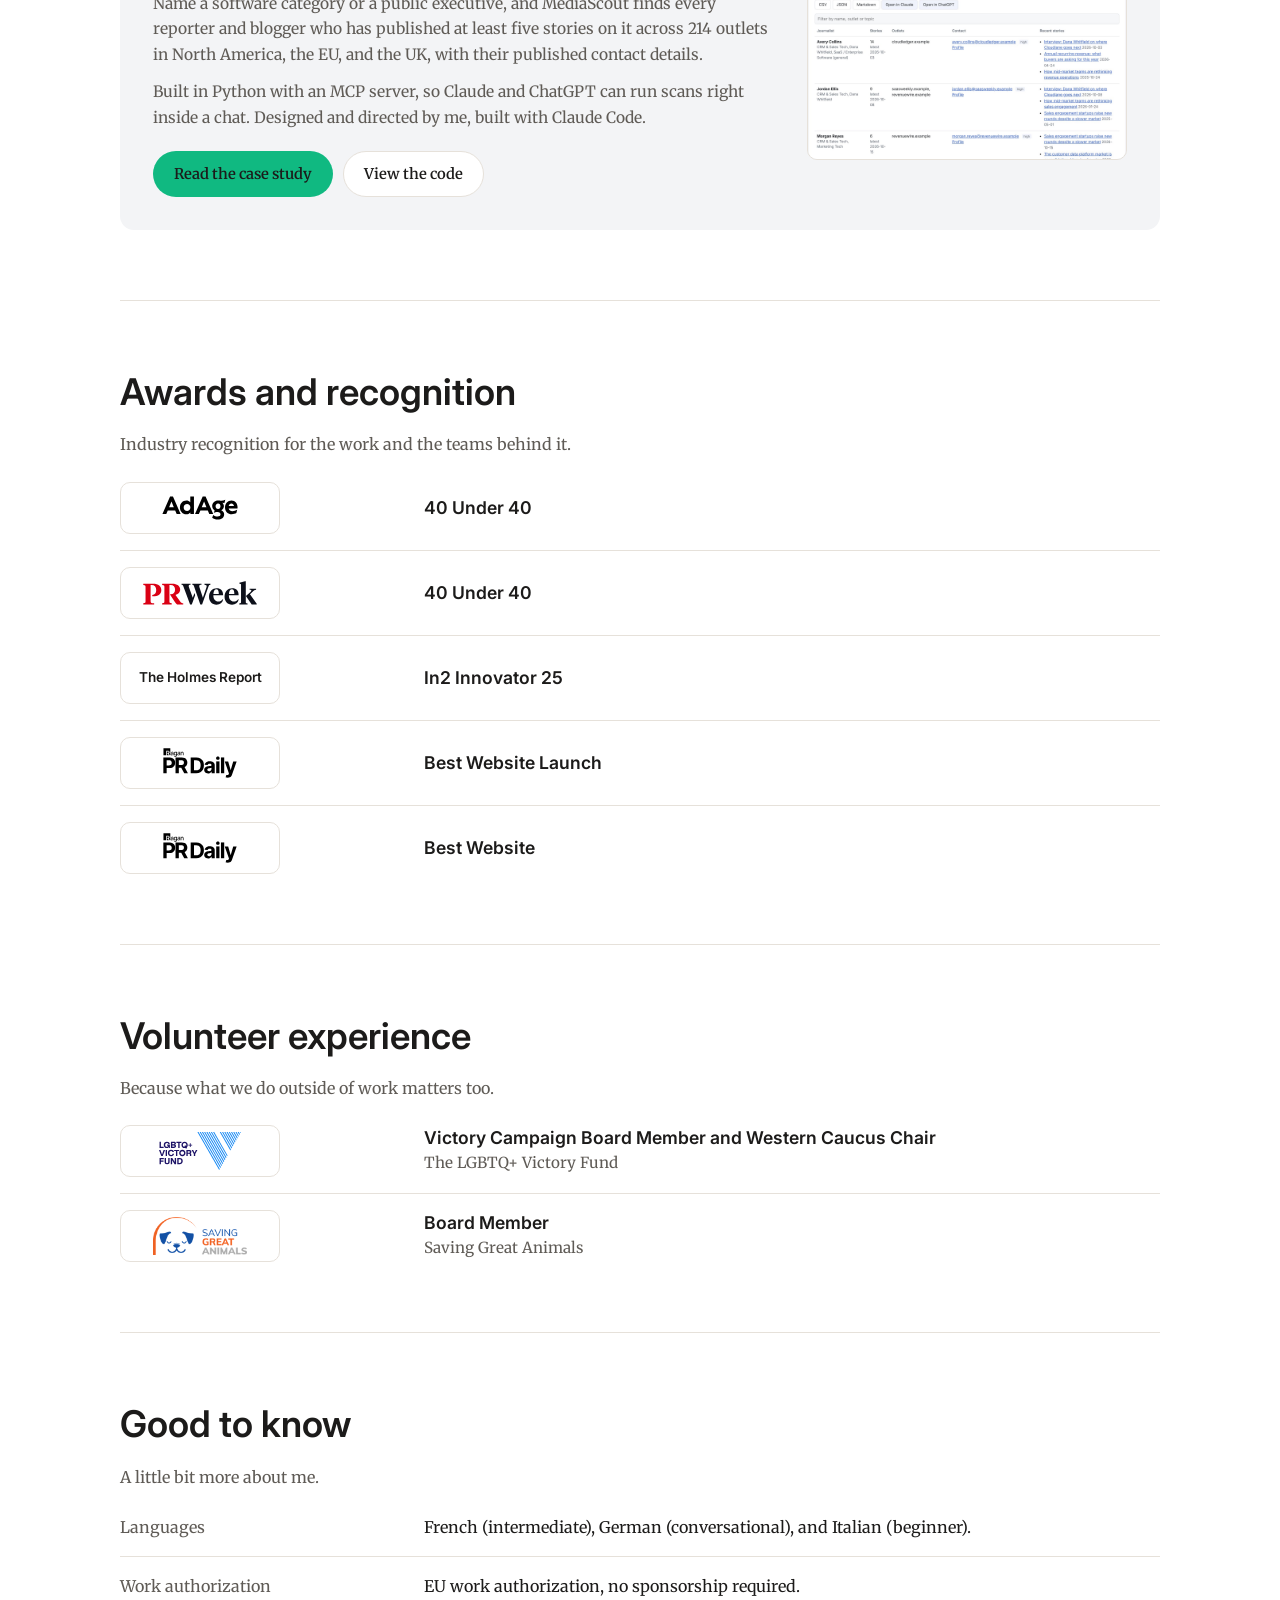
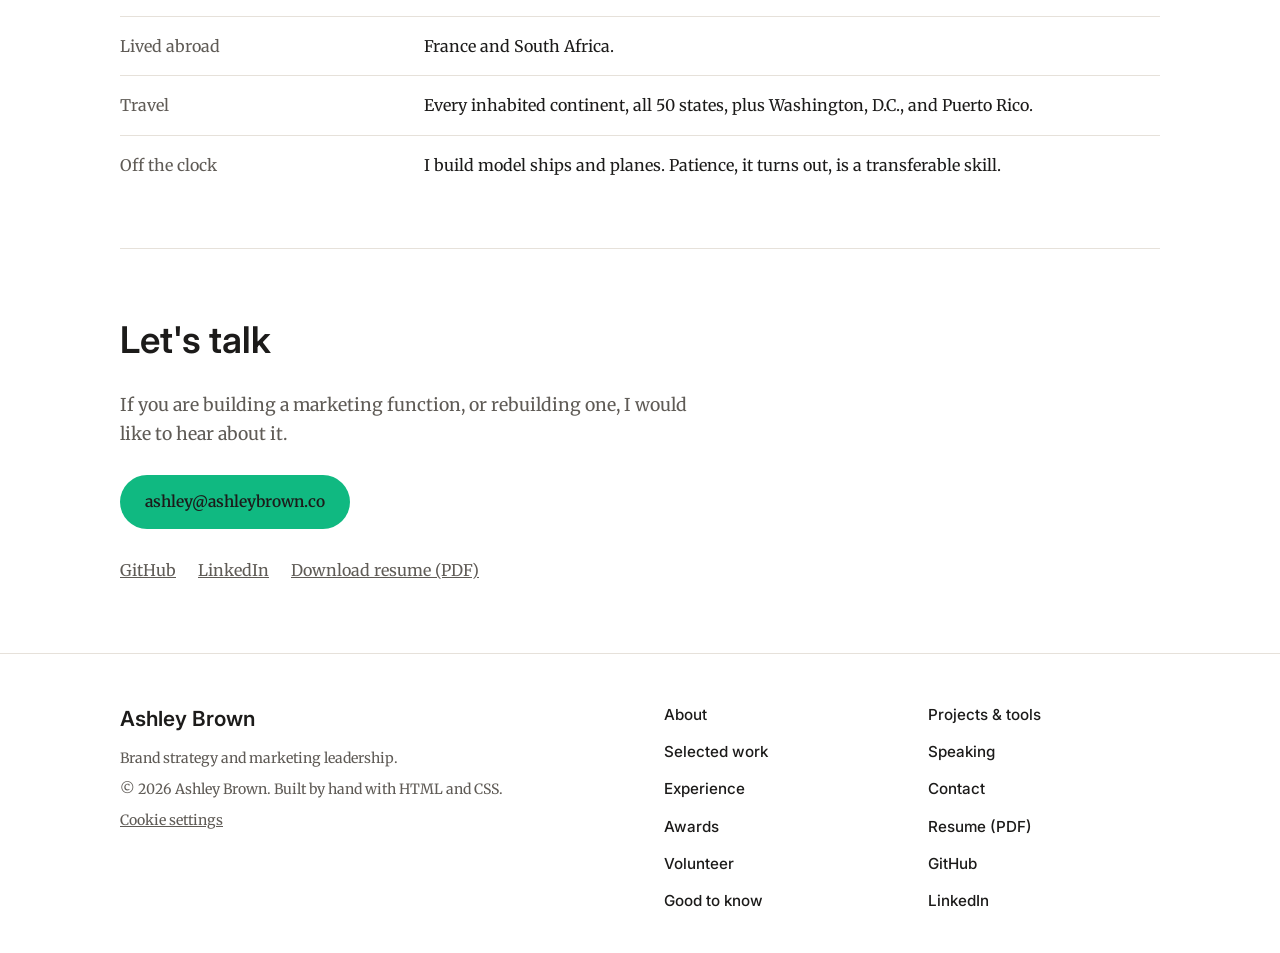
==== commit 8f98c947: "Correct the Porch Group rebrand count to four Change "five brand overhauls" to "four" in the Experie" ====
--- a/index.html
+++ b/index.html
@@ -175,7 +175,7 @@
           <div class="when">2023 – Present</div>
           <div class="what">
             <h3>Head of Marketing, Inspection <span>Porch Group</span></h3>
-            <p>Lead marketing and PR for a division serving 33,000+ home inspection companies, with full P&amp;L and a team of nine. Grew revenue pipeline 75% year over year on a flat $3.5M budget and led five brand overhauls in under three years.</p>
+            <p>Lead marketing and PR for a division serving 33,000+ home inspection companies, with full P&amp;L and a team of nine. Grew revenue pipeline 75% year over year on a flat $3.5M budget and led four brand overhauls in under three years.</p>
           </div>
         </li>
         <li>
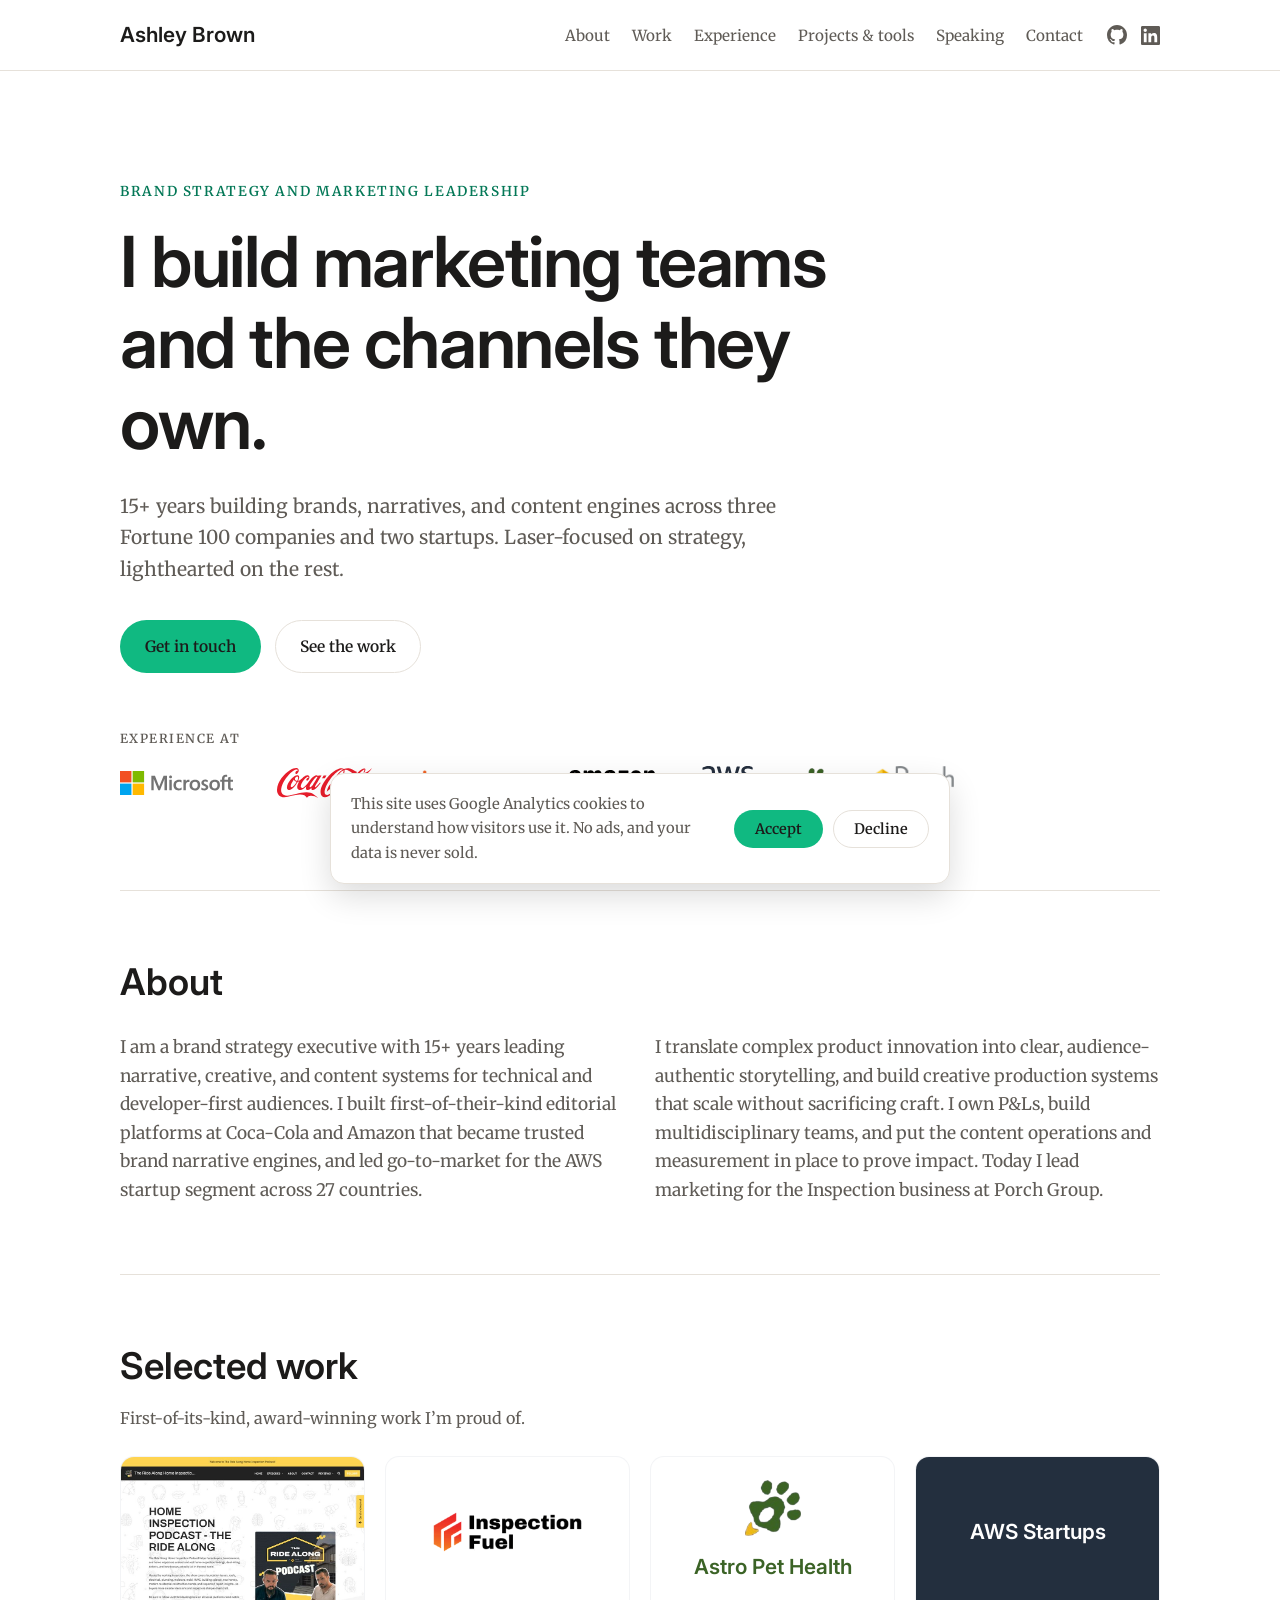
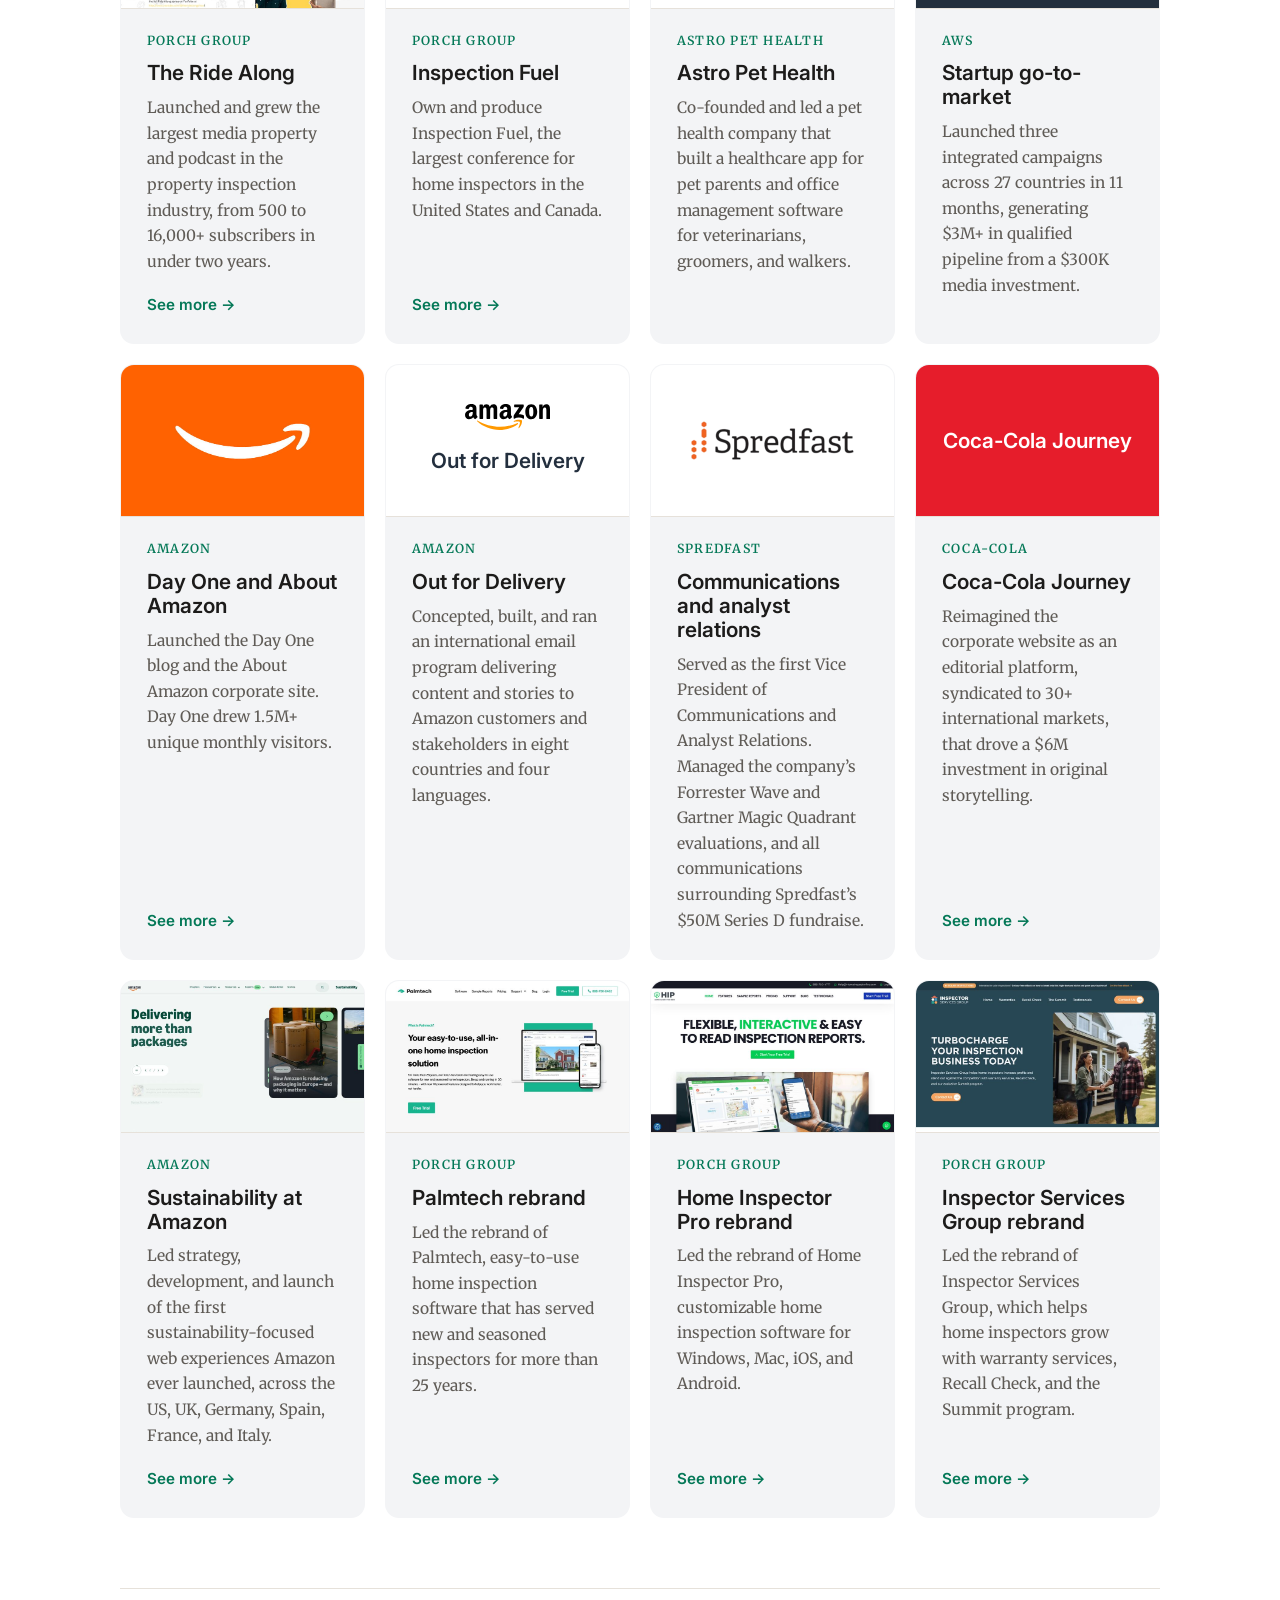
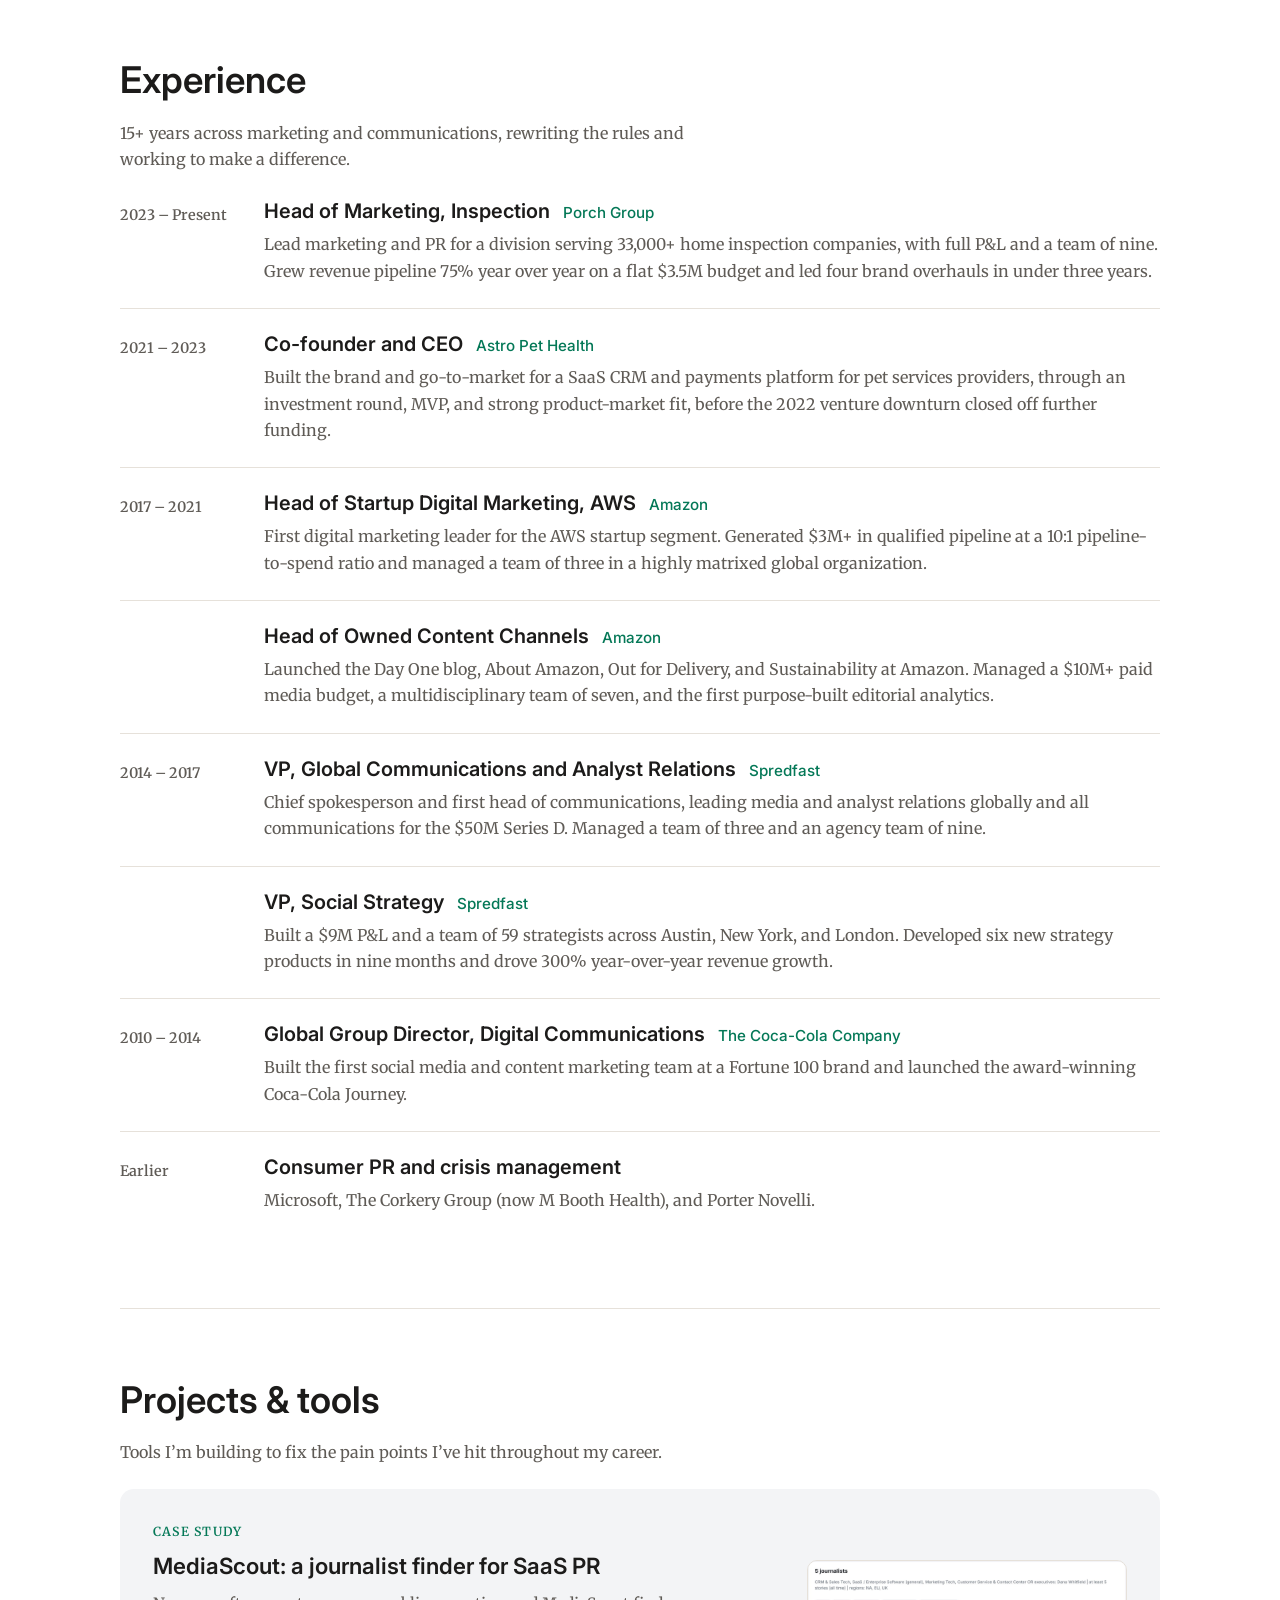
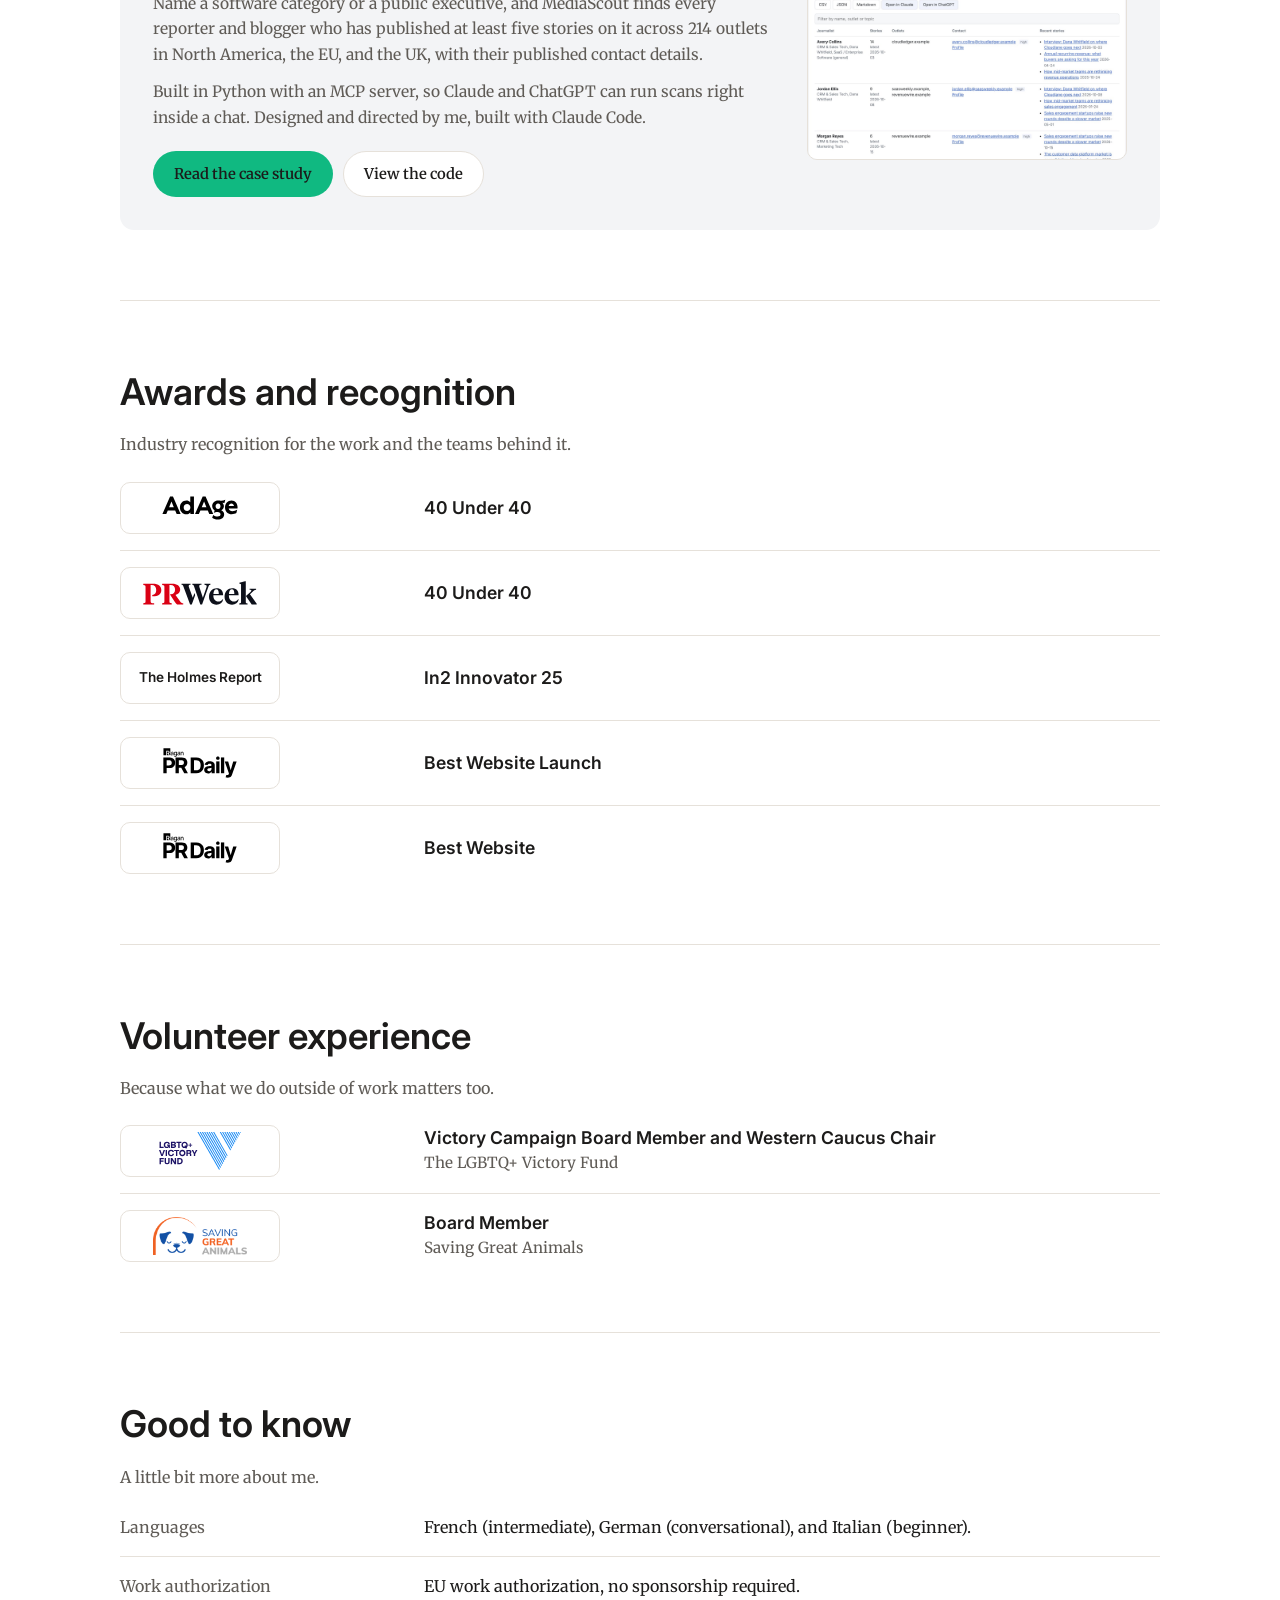
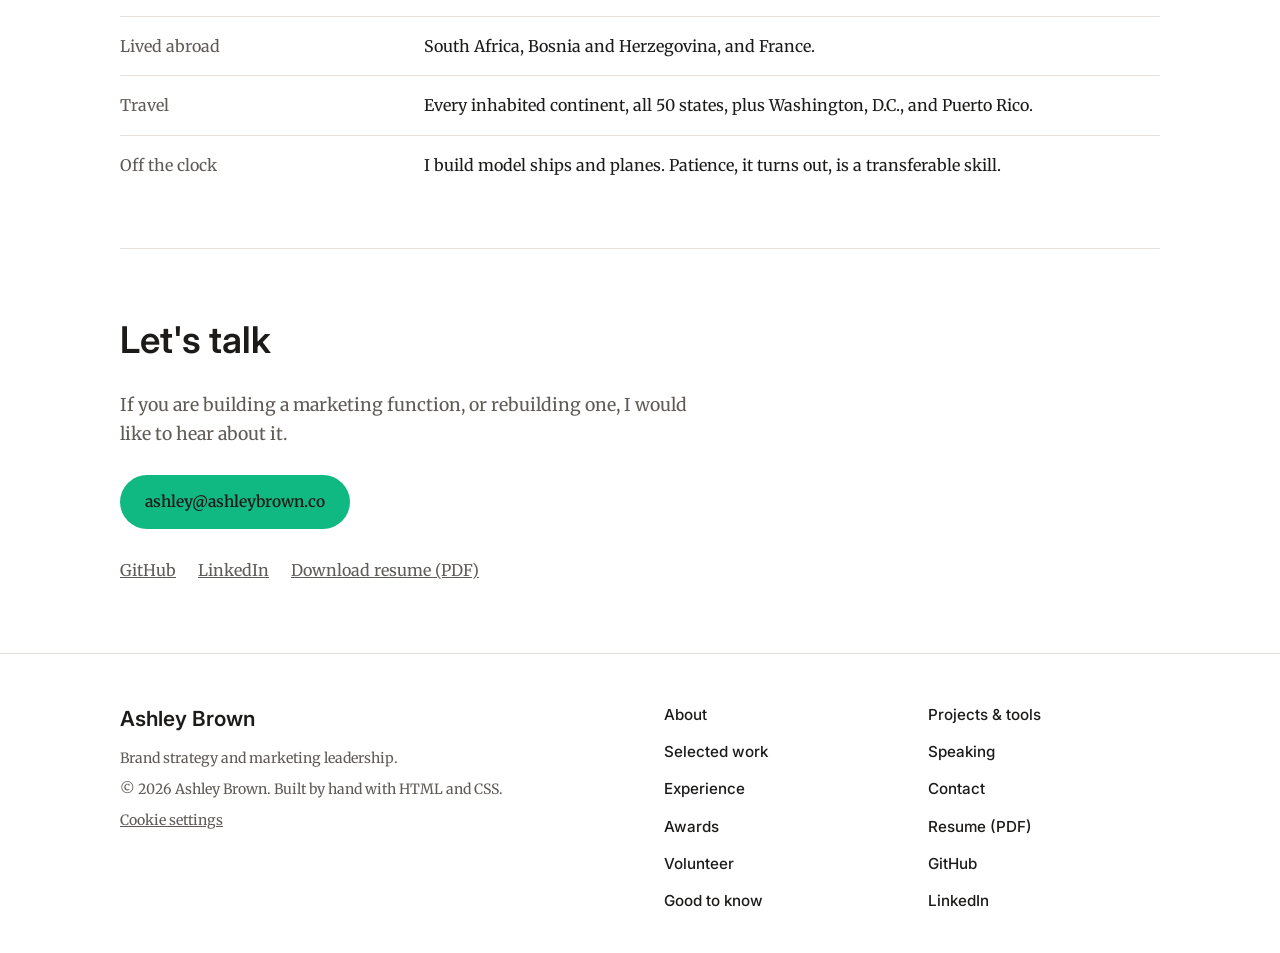
==== commit 30bad7d4: "Add Bosnia and Herzegovina to Lived abroad Update the Good to know entry to read South Africa, Bosni" ====
--- a/index.html
+++ b/index.html
@@ -312,7 +312,7 @@
         </li>
         <li>
           <p>Lived abroad</p>
-          <p class="fact">France and South Africa.</p>
+          <p class="fact">South Africa, Bosnia and Herzegovina, and France.</p>
         </li>
         <li>
           <p>Travel</p>
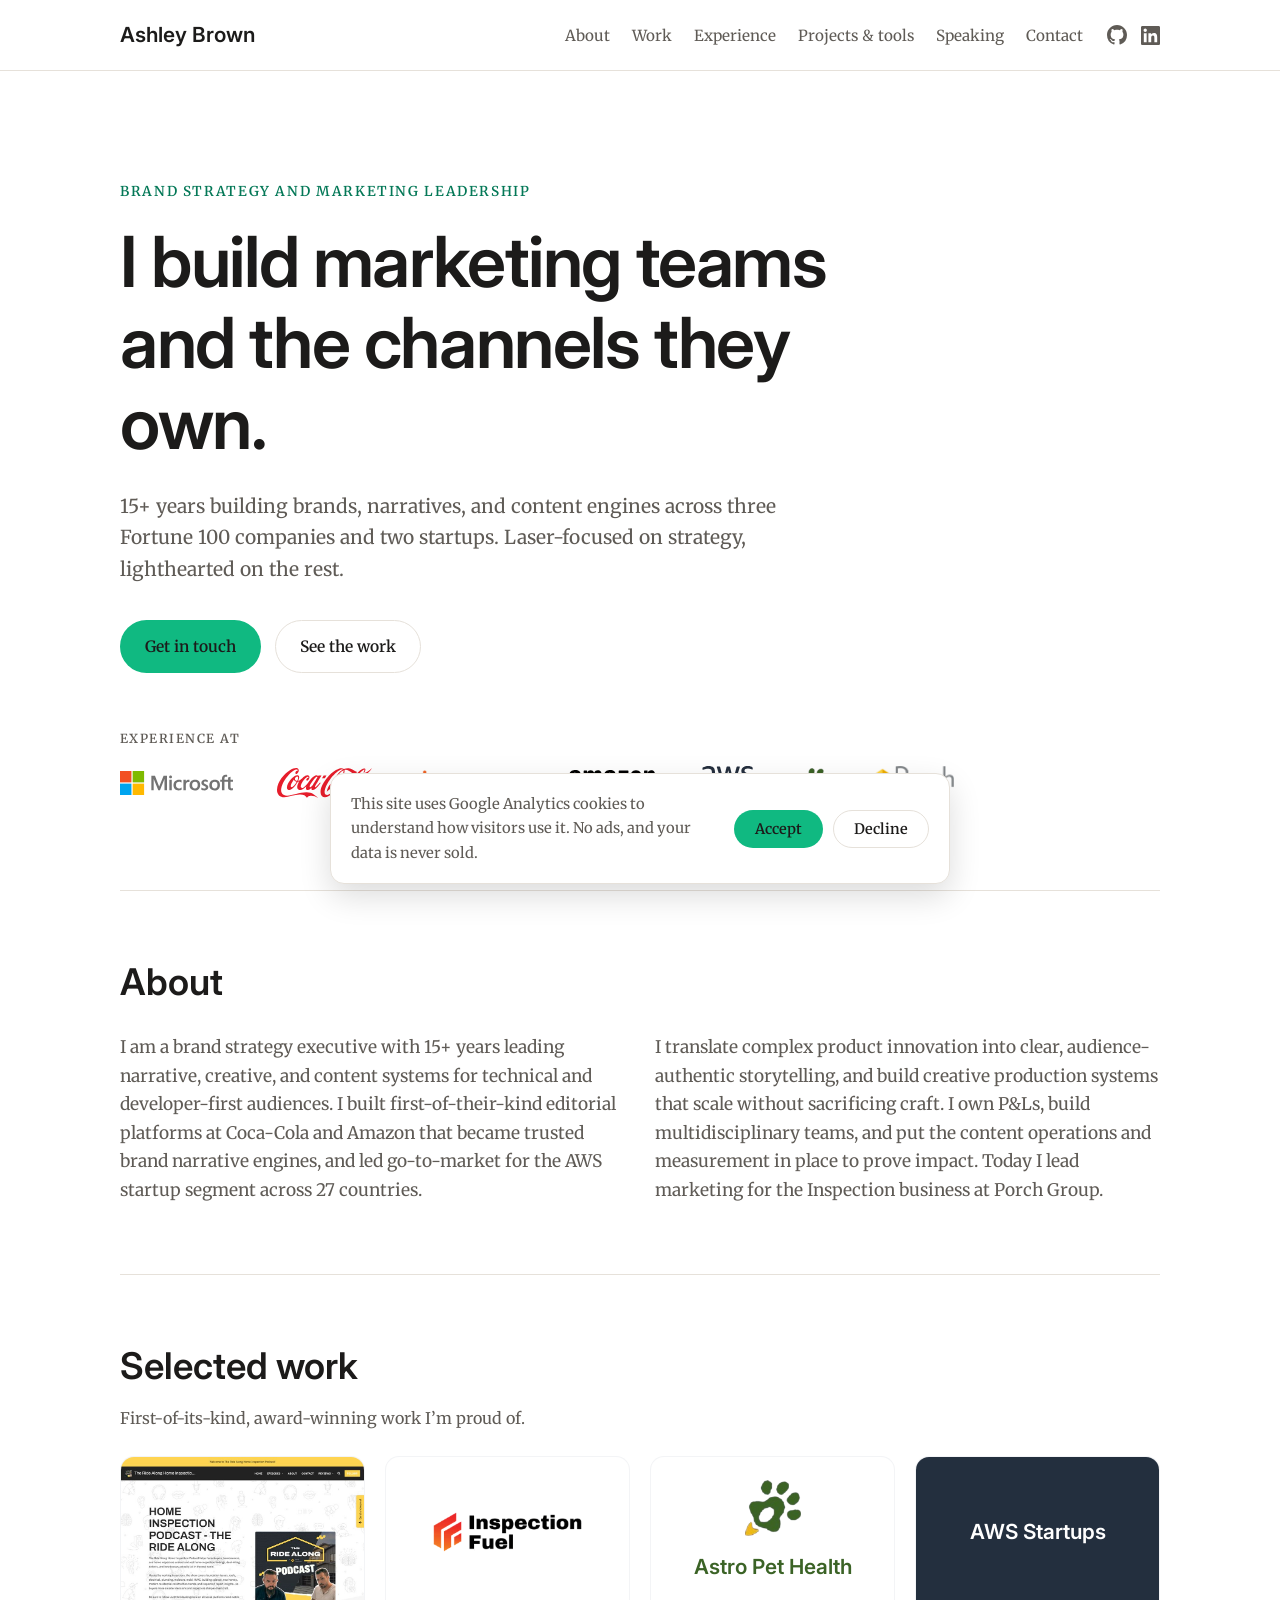
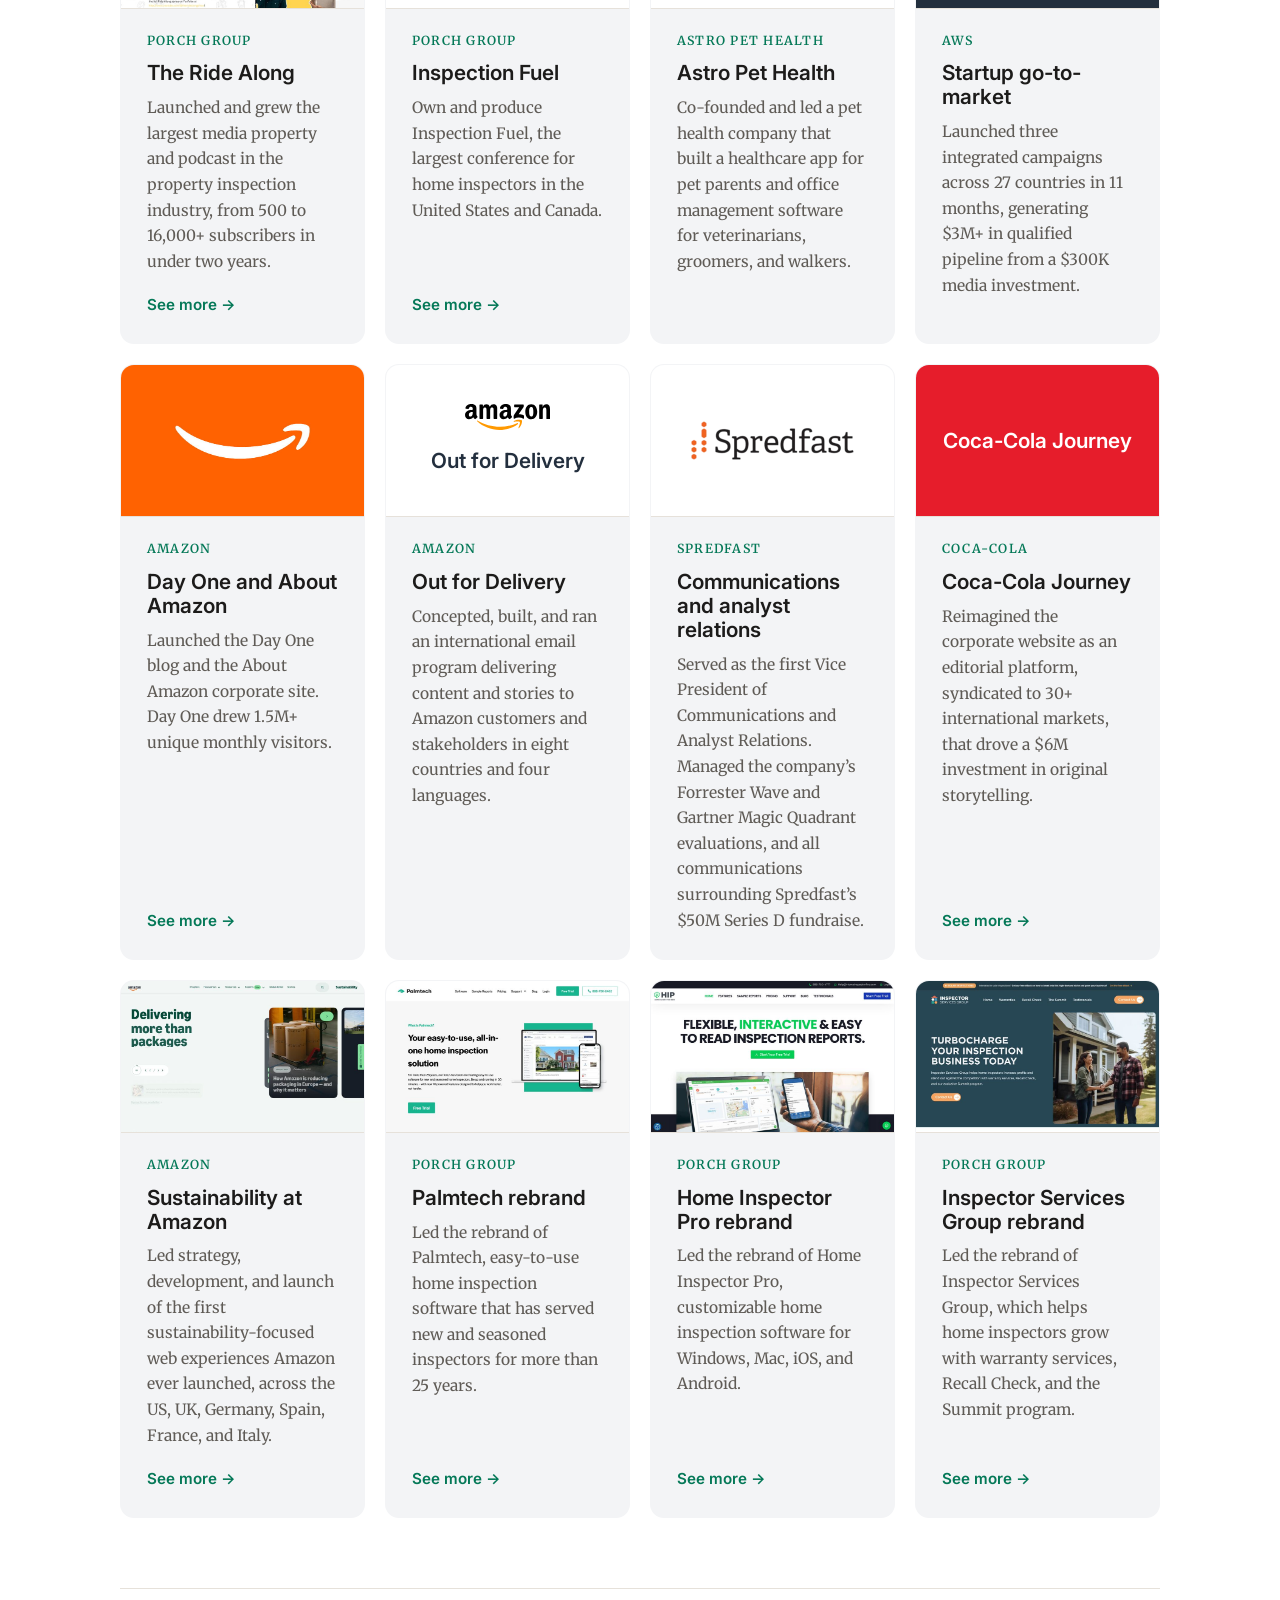
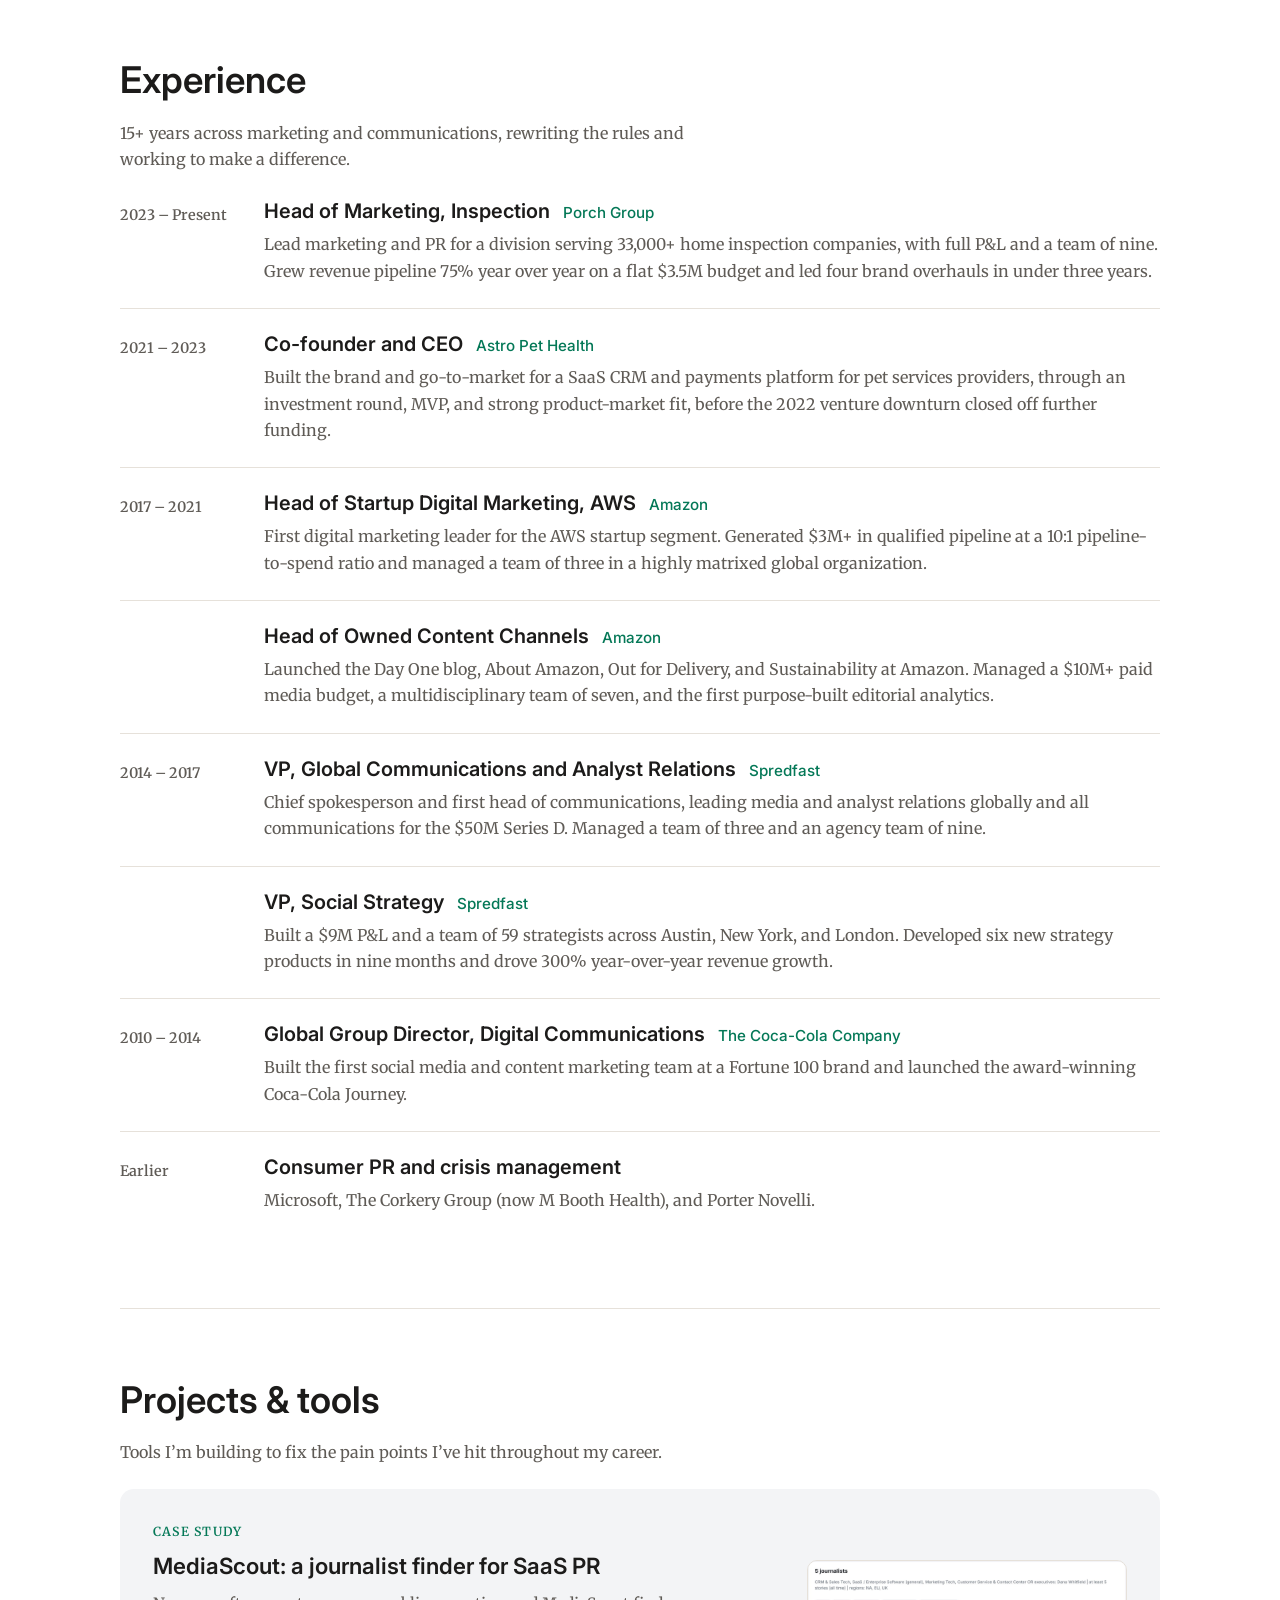
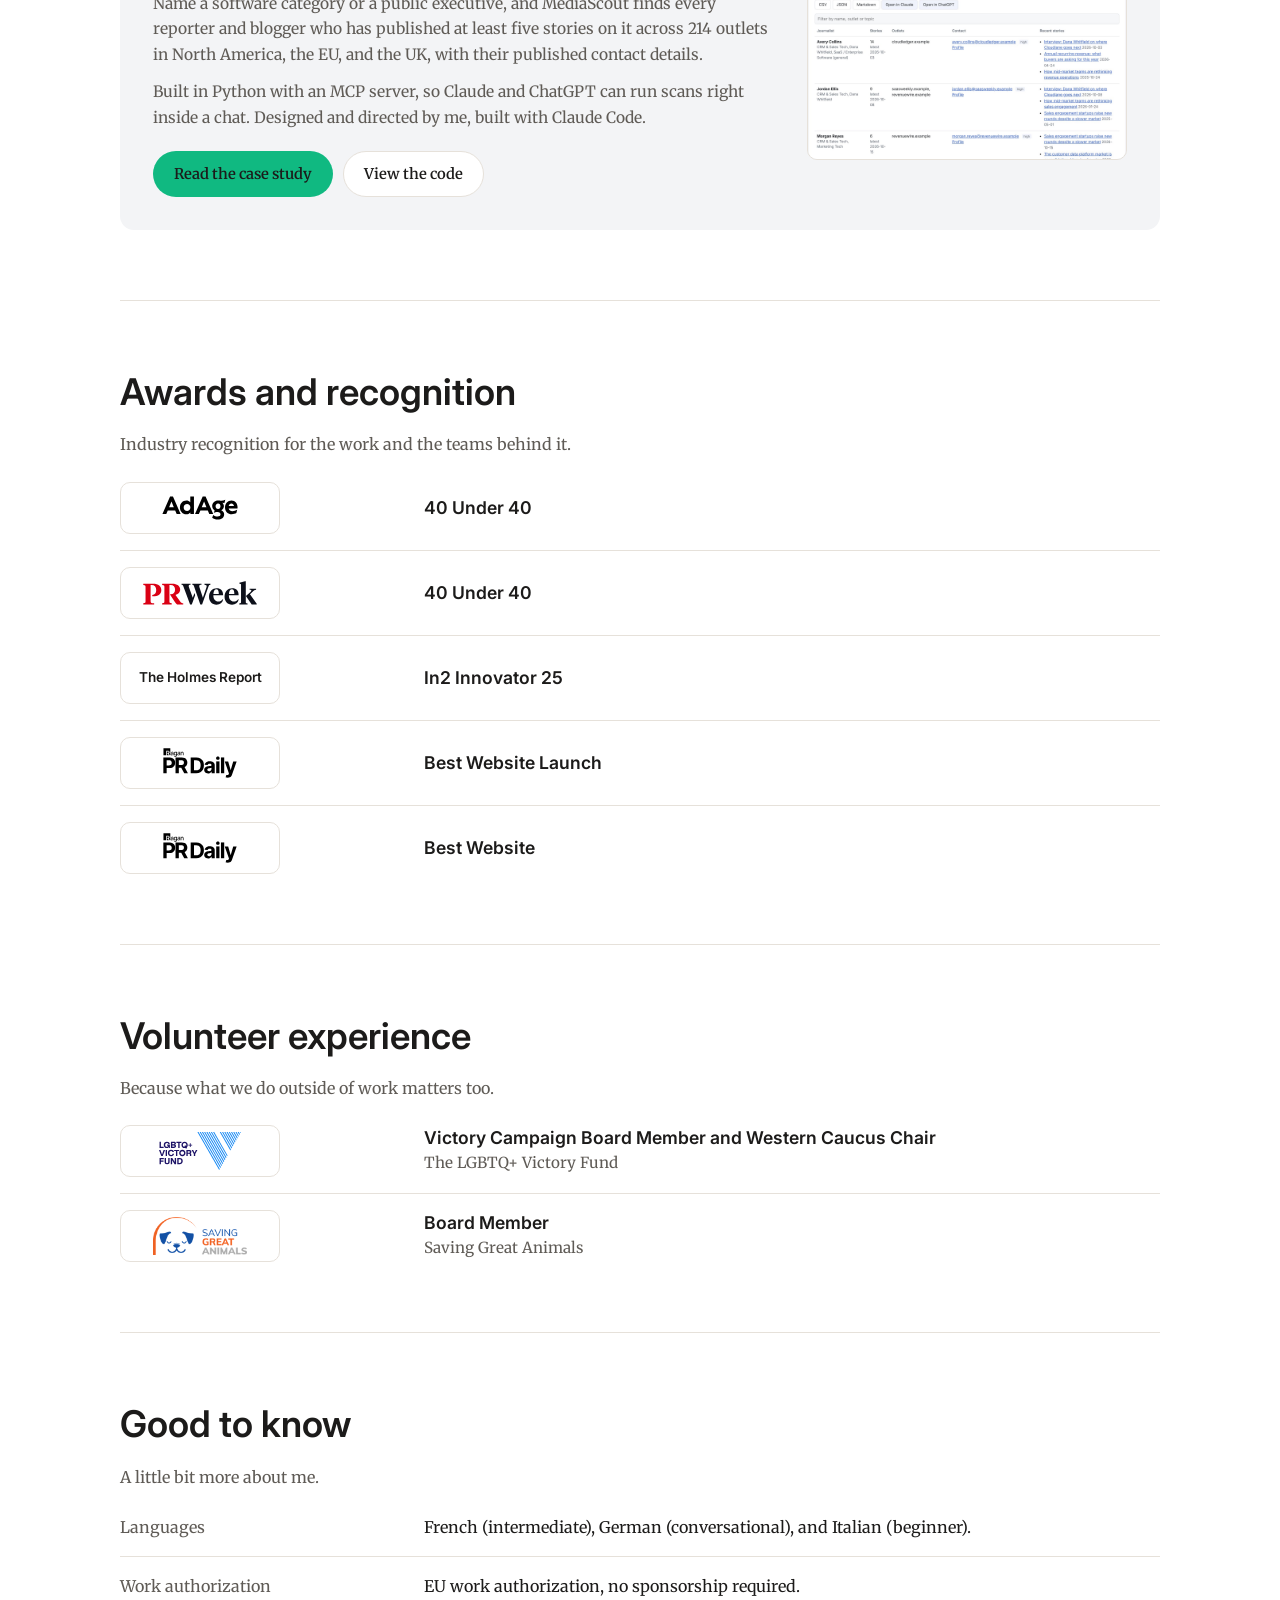
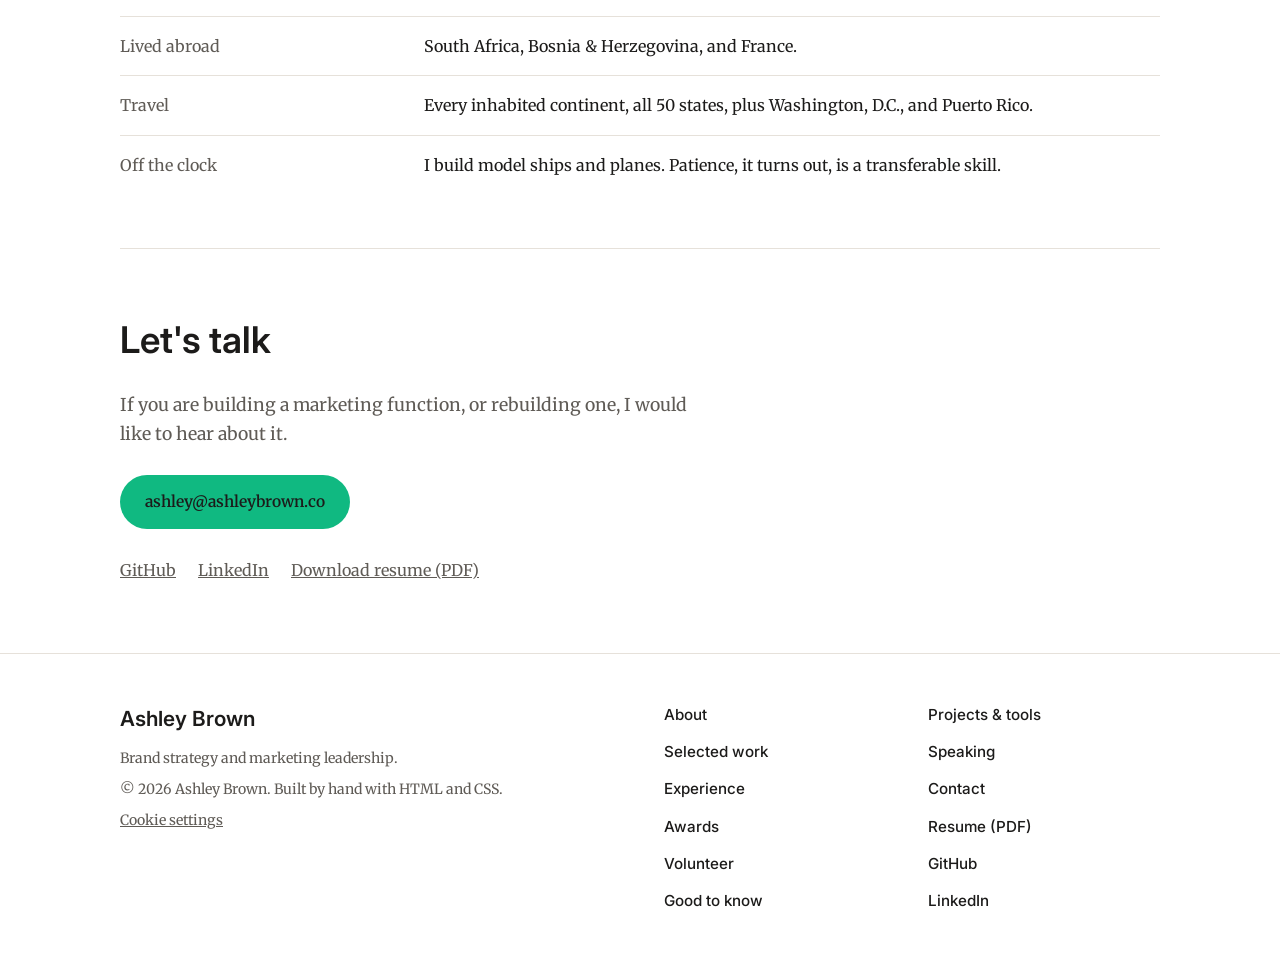
==== commit bf4cc66d: "Use an ampersand in Bosnia & Herzegovina Write the country as Bosnia & Herzegovina in Lived abroad s" ====
--- a/index.html
+++ b/index.html
@@ -312,7 +312,7 @@
         </li>
         <li>
           <p>Lived abroad</p>
-          <p class="fact">South Africa, Bosnia and Herzegovina, and France.</p>
+          <p class="fact">South Africa, Bosnia &amp; Herzegovina, and France.</p>
         </li>
         <li>
           <p>Travel</p>
